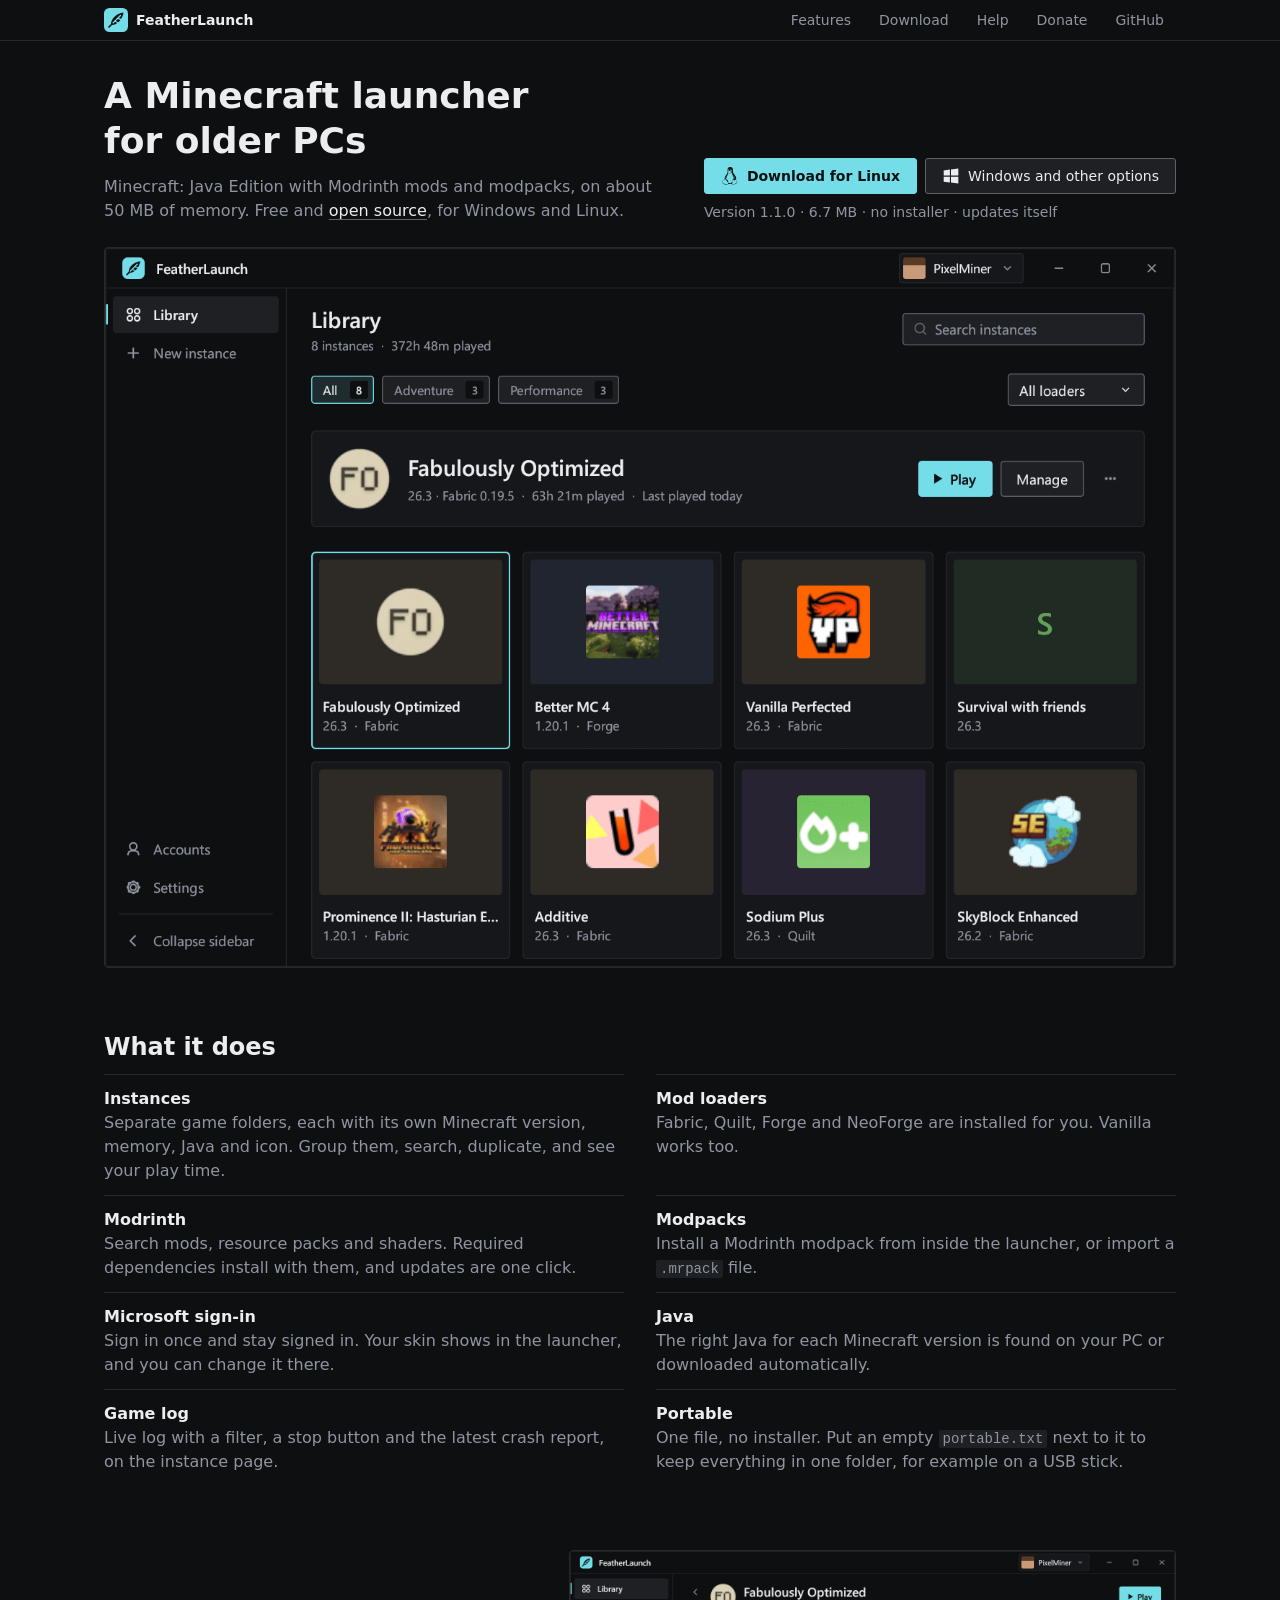
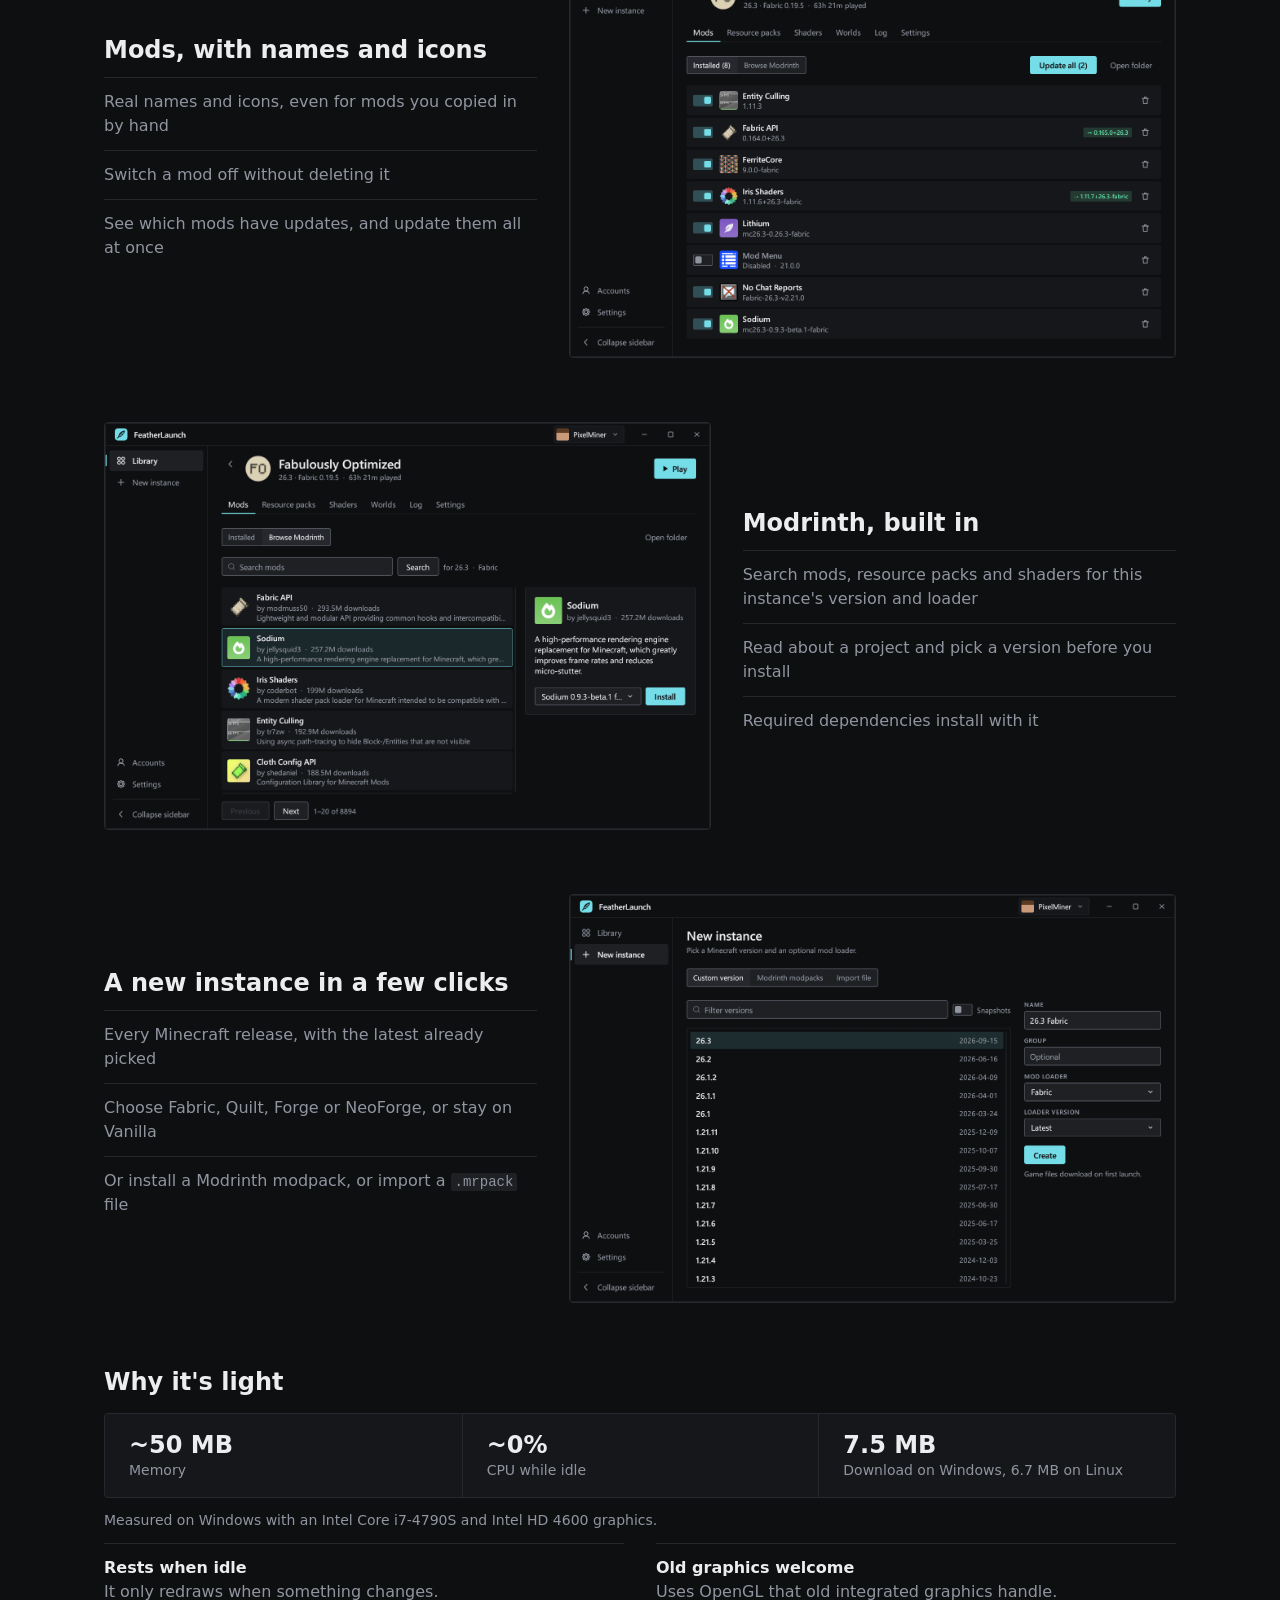
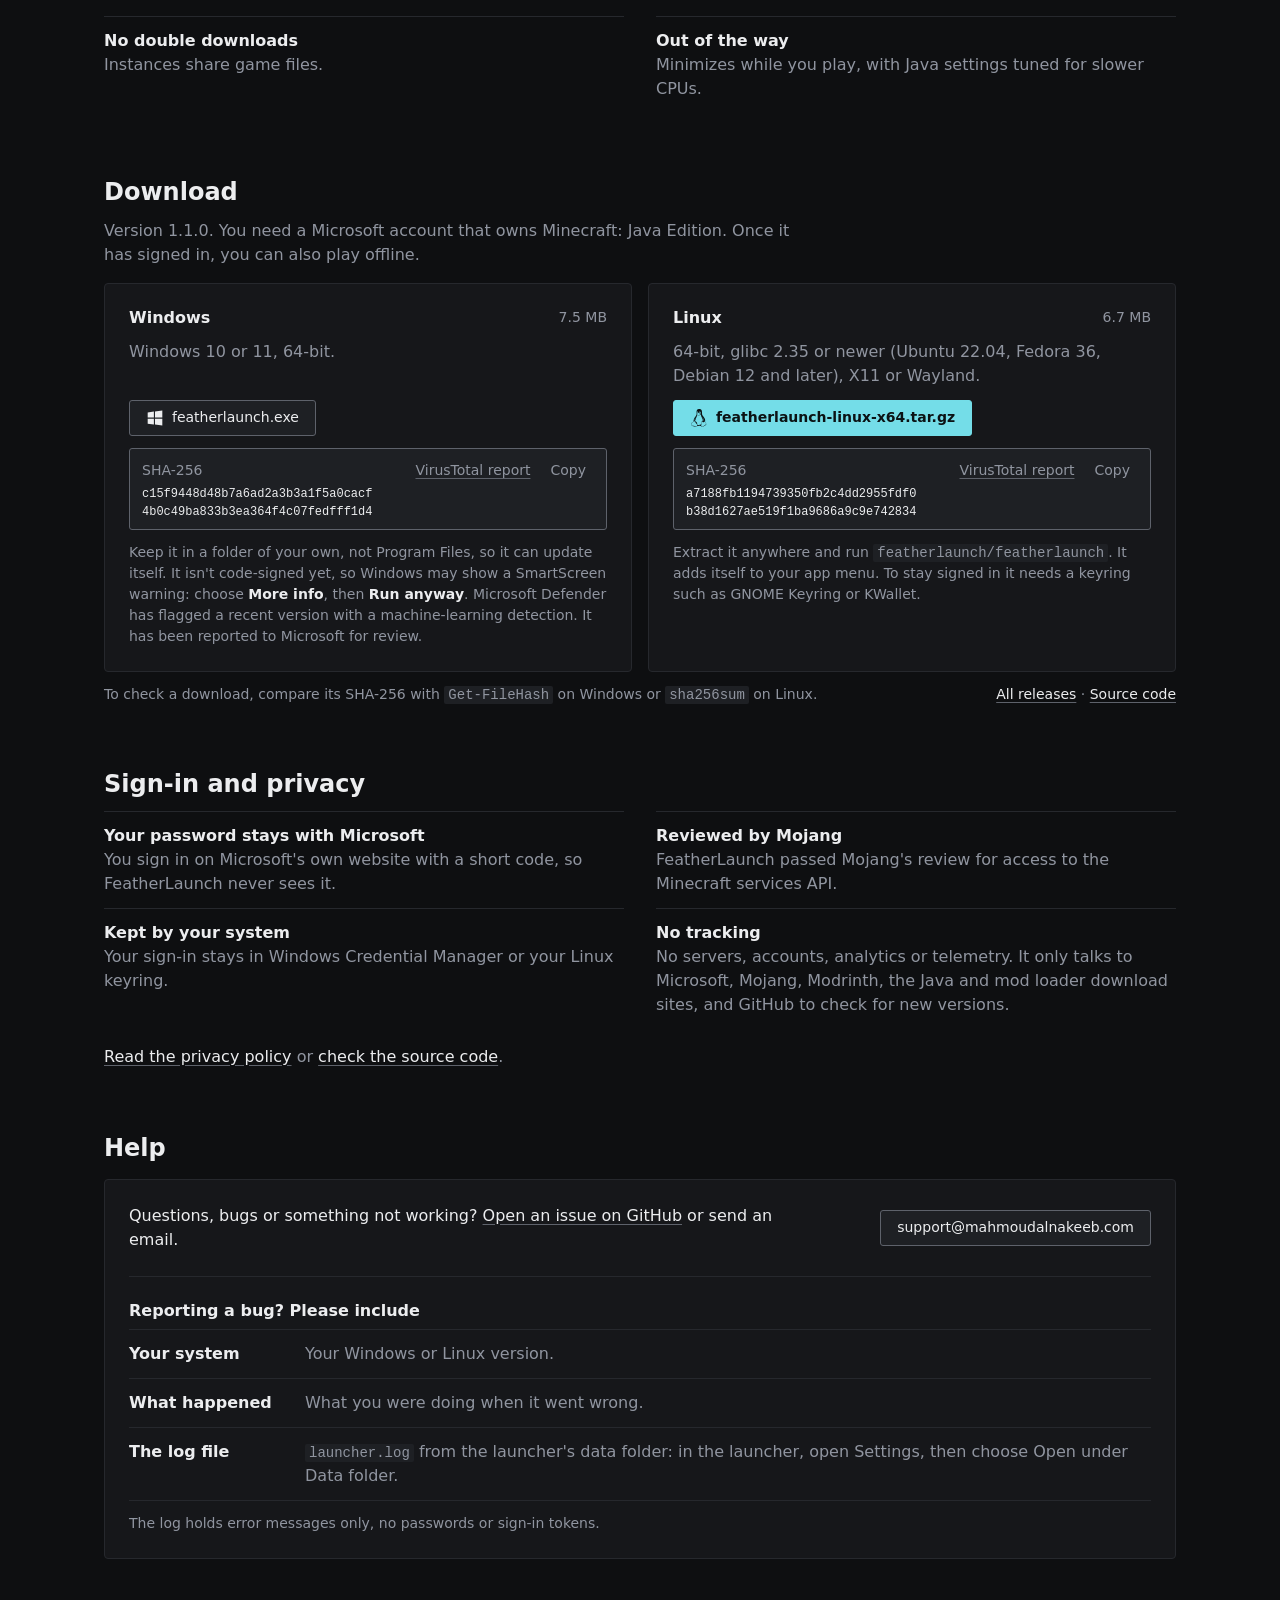
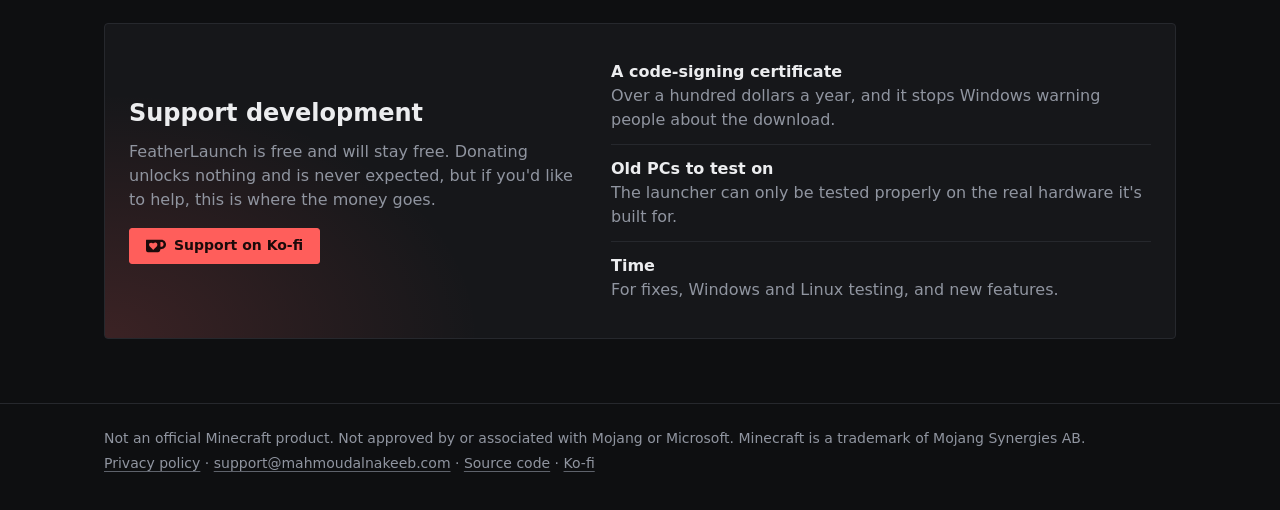
==== index.html @ 44cf9c38 "Update the site for 1.1.0" ====
<!doctype html>
<html lang="en">
<head>
<!-- Google tag (gtag.js) -->
<script async src="https://www.googletagmanager.com/gtag/js?id=G-FELYJSYPE3"></script>
<script>
  window.dataLayer = window.dataLayer || [];
  function gtag(){dataLayer.push(arguments);}
  gtag('js', new Date());

  gtag('config', 'G-FELYJSYPE3');
</script>
<meta charset="utf-8">
<meta name="viewport" content="width=device-width, initial-scale=1">
<meta name="color-scheme" content="dark">
<meta name="theme-color" content="#0e0f11">
<title>FeatherLaunch: a lightweight Minecraft launcher for low-end PCs</title>
<meta name="description" content="Free Minecraft: Java Edition launcher for older Windows and Linux PCs. About 50 MB of RAM, Fabric, Forge, NeoForge and Quilt, and mods and modpacks from Modrinth.">
<link rel="canonical" href="https://featherlaunch.mahmoudalnakeeb.com/">
<meta property="og:type" content="website">
<meta property="og:site_name" content="FeatherLaunch">
<meta property="og:url" content="https://featherlaunch.mahmoudalnakeeb.com/">
<meta property="og:title" content="FeatherLaunch: a lightweight Minecraft launcher for low-end PCs">
<meta property="og:description" content="Free Minecraft: Java Edition launcher for older Windows and Linux PCs, with Modrinth mods and modpacks and Microsoft sign-in.">
<meta property="og:image" content="https://featherlaunch.mahmoudalnakeeb.com/social.jpg?v=0.3.0">
<meta property="og:image:width" content="1200">
<meta property="og:image:height" content="630">
<meta property="og:image:alt" content="FeatherLaunch, a free Minecraft launcher for older Windows and Linux PCs, showing its library window">
<meta name="twitter:card" content="summary_large_image">
<script type="application/ld+json">
{
  "@context": "https://schema.org",
  "@type": "SoftwareApplication",
  "name": "FeatherLaunch",
  "url": "https://featherlaunch.mahmoudalnakeeb.com/",
  "sameAs": "https://github.com/mahmoudalnkeeb/featherlaunch",
  "description": "A free, lightweight Minecraft: Java Edition launcher for older Windows and Linux PCs, with Modrinth mods and modpacks, mod loaders and Microsoft sign-in.",
  "applicationCategory": "GameApplication",
  "operatingSystem": "Windows 10, Windows 11, Linux",
  "softwareVersion": "1.1.0",
  "fileSize": "7.5 MB",
  "downloadUrl": "https://github.com/mahmoudalnkeeb/featherlaunch/releases/latest",
  "screenshot": "https://featherlaunch.mahmoudalnakeeb.com/screenshot.png",
  "image": "https://featherlaunch.mahmoudalnakeeb.com/icon-256.png",
  "offers": { "@type": "Offer", "price": "0", "priceCurrency": "USD" },
  "author": { "@type": "Person", "name": "Mahmoud Alnakeeb" }
}
</script>
<link rel="icon" href="icon.svg" type="image/svg+xml">
<link rel="apple-touch-icon" href="icon-256.png">
<link rel="stylesheet" href="style.css">
<!-- Runs before anything paints, so the buttons never swap on screen. Every other system gets Windows, as it does without scripts. The Linux build is x86-64 only, and Android also says Linux. -->
<script>if (navigator.userAgent.includes('Linux x86_64')) document.documentElement.classList.add('linux');</script>
</head>
<body>
<!-- Linux and Ko-fi logos: Simple Icons, CC0. -->
<svg class="sprite" aria-hidden="true">
  <symbol id="i-windows" viewBox="0 0 16 16"><path fill="currentColor" stroke="none" d="M1.5 3.1l5.5-.8v5.3H1.5zM8 2.2l6.5-.9v6.3H8zM1.5 8.6H7v5.2l-5.5-.8zM8 8.6h6.5v6.1L8 13.8z"/></symbol>
  <symbol id="i-linux" viewBox="0 0 24 24"><path fill="currentColor" stroke="none" d="M12.504 0c-.155 0-.315.008-.48.021-4.226.333-3.105 4.807-3.17 6.298-.076 1.092-.3 1.953-1.05 3.02-.885 1.051-2.127 2.75-2.716 4.521-.278.832-.41 1.684-.287 2.489a.424.424 0 00-.11.135c-.26.268-.45.6-.663.839-.199.199-.485.267-.797.4-.313.136-.658.269-.864.68-.09.189-.136.394-.132.602 0 .199.027.4.055.536.058.399.116.728.04.97-.249.68-.28 1.145-.106 1.484.174.334.535.47.94.601.81.2 1.91.135 2.774.6.926.466 1.866.67 2.616.47.526-.116.97-.464 1.208-.946.587-.003 1.23-.269 2.26-.334.699-.058 1.574.267 2.577.2.025.134.063.198.114.333l.003.003c.391.778 1.113 1.132 1.884 1.071.771-.06 1.592-.536 2.257-1.306.631-.765 1.683-1.084 2.378-1.503.348-.199.629-.469.649-.853.023-.4-.2-.811-.714-1.376v-.097l-.003-.003c-.17-.2-.25-.535-.338-.926-.085-.401-.182-.786-.492-1.046h-.003c-.059-.054-.123-.067-.188-.135a.357.357 0 00-.19-.064c.431-1.278.264-2.55-.173-3.694-.533-1.41-1.465-2.638-2.175-3.483-.796-1.005-1.576-1.957-1.56-3.368.026-2.152.236-6.133-3.544-6.139zm.529 3.405h.013c.213 0 .396.062.584.198.19.135.33.332.438.533.105.259.158.459.166.724 0-.02.006-.04.006-.06v.105a.086.086 0 01-.004-.021l-.004-.024a1.807 1.807 0 01-.15.706.953.953 0 01-.213.335.71.71 0 00-.088-.042c-.104-.045-.198-.064-.284-.133a1.312 1.312 0 00-.22-.066c.05-.06.146-.133.183-.198.053-.128.082-.264.088-.402v-.02a1.21 1.21 0 00-.061-.4c-.045-.134-.101-.2-.183-.333-.084-.066-.167-.132-.267-.132h-.016c-.093 0-.176.03-.262.132a.8.8 0 00-.205.334 1.18 1.18 0 00-.09.4v.019c.002.089.008.179.02.267-.193-.067-.438-.135-.607-.202a1.635 1.635 0 01-.018-.2v-.02a1.772 1.772 0 01.15-.768c.082-.22.232-.406.43-.533a.985.985 0 01.594-.2zm-2.962.059h.036c.142 0 .27.048.399.135.146.129.264.288.344.465.09.199.14.4.153.667v.004c.007.134.006.2-.002.266v.08c-.03.007-.056.018-.083.024-.152.055-.274.135-.393.2.012-.09.013-.18.003-.267v-.015c-.012-.133-.04-.2-.082-.333a.613.613 0 00-.166-.267.248.248 0 00-.183-.064h-.021c-.071.006-.13.04-.186.132a.552.552 0 00-.12.27.944.944 0 00-.023.33v.015c.012.135.037.2.08.334.046.134.098.2.166.268.01.009.02.018.034.024-.07.057-.117.07-.176.136a.304.304 0 01-.131.068 2.62 2.62 0 01-.275-.402 1.772 1.772 0 01-.155-.667 1.759 1.759 0 01.08-.668 1.43 1.43 0 01.283-.535c.128-.133.26-.2.418-.2zm1.37 1.706c.332 0 .733.065 1.216.399.293.2.523.269 1.052.468h.003c.255.136.405.266.478.399v-.131a.571.571 0 01.016.47c-.123.31-.516.643-1.063.842v.002c-.268.135-.501.333-.775.465-.276.135-.588.292-1.012.267a1.139 1.139 0 01-.448-.067 3.566 3.566 0 01-.322-.198c-.195-.135-.363-.332-.612-.465v-.005h-.005c-.4-.246-.616-.512-.686-.71-.07-.268-.005-.47.193-.6.224-.135.38-.271.483-.336.104-.074.143-.102.176-.131h.002v-.003c.169-.202.436-.47.839-.601.139-.036.294-.065.466-.065zm2.8 2.142c.358 1.417 1.196 3.475 1.735 4.473.286.534.855 1.659 1.102 3.024.156-.005.33.018.513.064.646-1.671-.546-3.467-1.089-3.966-.22-.2-.232-.335-.123-.335.59.534 1.365 1.572 1.646 2.757.13.535.16 1.104.021 1.67.067.028.135.06.205.067 1.032.534 1.413.938 1.23 1.537v-.043c-.06-.003-.12 0-.18 0h-.016c.151-.467-.182-.825-1.065-1.224-.915-.4-1.646-.336-1.77.465-.008.043-.013.066-.018.135-.068.023-.139.053-.209.064-.43.268-.662.669-.793 1.187-.13.533-.17 1.156-.205 1.869v.003c-.02.334-.17.838-.319 1.35-1.5 1.072-3.58 1.538-5.348.334a2.645 2.645 0 00-.402-.533 1.45 1.45 0 00-.275-.333c.182 0 .338-.03.465-.067a.615.615 0 00.314-.334c.108-.267 0-.697-.345-1.163-.345-.467-.931-.995-1.788-1.521-.63-.4-.986-.87-1.15-1.396-.165-.534-.143-1.085-.015-1.645.245-1.07.873-2.11 1.274-2.763.107-.065.037.135-.408.974-.396.751-1.14 2.497-.122 3.854a8.123 8.123 0 01.647-2.876c.564-1.278 1.743-3.504 1.836-5.268.048.036.217.135.289.202.218.133.38.333.59.465.21.201.477.335.876.335.039.003.075.006.11.006.412 0 .73-.134.997-.268.29-.134.52-.334.74-.4h.005c.467-.135.835-.402 1.044-.7zm2.185 8.958c.037.6.343 1.245.882 1.377.588.134 1.434-.333 1.791-.765l.211-.01c.315-.007.577.01.847.268l.003.003c.208.199.305.53.391.876.085.4.154.78.409 1.066.486.527.645.906.636 1.14l.003-.007v.018l-.003-.012c-.015.262-.185.396-.498.595-.63.401-1.746.712-2.457 1.57-.618.737-1.37 1.14-2.036 1.191-.664.053-1.237-.2-1.574-.898l-.005-.003c-.21-.4-.12-1.025.056-1.69.176-.668.428-1.344.463-1.897.037-.714.076-1.335.195-1.814.12-.465.308-.797.641-.984l.045-.022zm-10.814.049h.01c.053 0 .105.005.157.014.376.055.706.333 1.023.752l.91 1.664.003.003c.243.533.754 1.064 1.189 1.637.434.598.77 1.131.729 1.57v.006c-.057.744-.48 1.148-1.125 1.294-.645.135-1.52.002-2.395-.464-.968-.536-2.118-.469-2.857-.602-.369-.066-.61-.2-.723-.4-.11-.2-.113-.602.123-1.23v-.004l.002-.003c.117-.334.03-.752-.027-1.118-.055-.401-.083-.71.043-.94.16-.334.396-.4.69-.533.294-.135.64-.202.915-.47h.002v-.002c.256-.268.445-.601.668-.838.19-.201.38-.336.663-.336zm7.159-9.074c-.435.201-.945.535-1.488.535-.542 0-.97-.267-1.28-.466-.154-.134-.28-.268-.373-.335-.164-.134-.144-.333-.074-.333.109.016.129.134.199.2.096.066.215.2.36.333.292.2.68.467 1.167.467.485 0 1.053-.267 1.398-.466.195-.135.445-.334.648-.467.156-.136.149-.267.279-.267.128.016.034.134-.147.332a8.097 8.097 0 01-.69.468zm-1.082-1.583V5.64c-.006-.02.013-.042.029-.05.074-.043.18-.027.26.004.063 0 .16.067.15.135-.006.049-.085.066-.135.066-.055 0-.092-.043-.141-.068-.052-.018-.146-.008-.163-.065zm-.551 0c-.02.058-.113.049-.166.066-.047.025-.086.068-.14.068-.05 0-.13-.02-.136-.068-.01-.066.088-.133.15-.133.08-.031.184-.047.259-.005.019.009.036.03.03.05v.02h.003z"/></symbol>
  <symbol id="i-kofi" viewBox="0 0 24 24"><path fill="currentColor" stroke="none" d="M23.881 8.948c-.773-4.085-4.859-4.593-4.859-4.593H.723c-.604 0-.679.798-.679.798s-.082 7.324-.022 11.822c.164 2.424 2.586 2.672 2.586 2.672s8.267-.023 11.966-.049c2.438-.426 2.683-2.566 2.658-3.734 4.352.24 7.422-2.831 6.649-6.916zm-11.062 3.511c-1.246 1.453-4.011 3.976-4.011 3.976s-.121.119-.31.023c-.076-.057-.108-.09-.108-.09-.443-.441-3.368-3.049-4.034-3.954-.709-.965-1.041-2.7-.091-3.71.951-1.01 3.005-1.086 4.363.407 0 0 1.565-1.782 3.468-.963 1.904.82 1.832 3.011.723 4.311zm6.173.478c-.928.116-1.682.028-1.682.028V7.284h1.77s1.971.551 1.971 2.638c0 1.913-.985 2.667-2.059 3.015z"/></symbol>
</svg>

<a class="skip" href="#main">Skip to content</a>
<header class="bar">
  <div class="wrap">
    <a class="brand" href="./"><img src="icon.svg" width="24" height="24" alt="">FeatherLaunch</a>
    <nav aria-label="Main">
      <a href="#features">Features</a>
      <a href="#download">Download</a>
      <a href="#help">Help</a>
      <a href="#donate">Donate</a>
      <a href="https://github.com/mahmoudalnkeeb/featherlaunch" rel="noopener">GitHub</a>
    </nav>
  </div>
</header>

<main id="main">
  <div class="wrap intro">
    <div>
      <h1>A Minecraft launcher for older PCs</h1>
      <p>Minecraft: Java Edition with Modrinth mods and modpacks, on about 50 MB of memory. Free and
        <a href="https://github.com/mahmoudalnkeeb/featherlaunch" rel="noopener">open source</a>, for Windows and Linux.</p>
    </div>
    <div class="actions">
      <a class="btn primary for-windows" href="https://github.com/mahmoudalnkeeb/featherlaunch/releases/latest/download/featherlaunch.exe"><svg aria-hidden="true"><use href="#i-windows"/></svg>Download for Windows</a>
      <a class="btn for-windows" href="#download"><svg aria-hidden="true"><use href="#i-linux"/></svg>Linux and other options</a>
      <a class="btn primary for-linux" href="https://github.com/mahmoudalnkeeb/featherlaunch/releases/latest/download/featherlaunch-linux-x64.tar.gz"><svg aria-hidden="true"><use href="#i-linux"/></svg>Download for Linux</a>
      <a class="btn for-linux" href="#download"><svg aria-hidden="true"><use href="#i-windows"/></svg>Windows and other options</a>
      <p class="fine">Version 1.1.0 · <span class="for-windows">7.5 MB</span><span class="for-linux">6.7 MB</span> · no installer · updates itself</p>
    </div>
  </div>

  <div class="wrap">
    <img class="shot" src="screenshot.png" width="1484" height="997" fetchpriority="high"
      alt="The FeatherLaunch library: a bar for the selected Fabulously Optimized instance with Play and Manage buttons, above a grid of eight instances with their icons, grouped and filterable by loader">
  </div>

  <section id="features" class="wrap">
    <h2>What it does</h2>
    <dl class="list">
      <div><dt>Instances</dt><dd>Separate game folders, each with its own Minecraft version, memory, Java and icon. Group them, search, duplicate, and see your play time.</dd></div>
      <div><dt>Mod loaders</dt><dd>Fabric, Quilt, Forge and NeoForge are installed for you. Vanilla works too.</dd></div>
      <div><dt>Modrinth</dt><dd>Search mods, resource packs and shaders. Required dependencies install with them, and updates are one click.</dd></div>
      <div><dt>Modpacks</dt><dd>Install a Modrinth modpack from inside the launcher, or import a <code>.mrpack</code> file.</dd></div>
      <div><dt>Microsoft sign-in</dt><dd>Sign in once and stay signed in. Your skin shows in the launcher, and you can change it there.</dd></div>
      <div><dt>Java</dt><dd>The right Java for each Minecraft version is found on your PC or downloaded automatically.</dd></div>
      <div><dt>Game log</dt><dd>Live log with a filter, a stop button and the latest crash report, on the instance page.</dd></div>
      <div><dt>Portable</dt><dd>One file, no installer. Put an empty <code>portable.txt</code> next to it to keep everything in one folder, for example on a USB stick.</dd></div>
    </dl>
  </section>

  <section class="wrap split">
    <div>
      <h2>Mods, with names and icons</h2>
      <ul class="rows">
        <li>Real names and icons, even for mods you copied in by hand</li>
        <li>Switch a mod off without deleting it</li>
        <li>See which mods have updates, and update them all at once</li>
      </ul>
    </div>
    <img src="mods.png" width="1484" height="997" loading="lazy"
      alt="The instance page for Fabulously Optimized, listing installed mods with icons, on/off switches and new versions for two of them, with an Update all button">
  </section>

  <section class="wrap split flip">
    <div>
      <h2>Modrinth, built in</h2>
      <ul class="rows">
        <li>Search mods, resource packs and shaders for this instance's version and loader</li>
        <li>Read about a project and pick a version before you install</li>
        <li>Required dependencies install with it</li>
      </ul>
    </div>
    <img src="browse.png" width="1484" height="997" loading="lazy"
      alt="Browsing Modrinth from an instance: a list of popular mods on the left and details for Sodium on the right, with a version picker and an Install button">
  </section>

  <section class="wrap split">
    <div>
      <h2>A new instance in a few clicks</h2>
      <ul class="rows">
        <li>Every Minecraft release, with the latest already picked</li>
        <li>Choose Fabric, Quilt, Forge or NeoForge, or stay on Vanilla</li>
        <li>Or install a Modrinth modpack, or import a <code>.mrpack</code> file</li>
      </ul>
    </div>
    <img src="new-instance.png" width="1484" height="997" loading="lazy"
      alt="The New instance page: a list of Minecraft versions on the left, and name, group, mod loader and Create on the right">
  </section>

  <section class="wrap">
    <h2>Why it's light</h2>
    <ul class="stats panel">
      <li><b>~50 MB</b>Memory</li>
      <li><b>~0%</b>CPU while idle</li>
      <li><b>7.5 MB</b>Download on Windows, 6.7 MB on Linux</li>
    </ul>
    <p class="fine">Measured on Windows with an Intel Core i7-4790S and Intel HD 4600 graphics.</p>
    <dl class="list">
      <div><dt>Rests when idle</dt><dd>It only redraws when something changes.</dd></div>
      <div><dt>Old graphics welcome</dt><dd>Uses OpenGL that old integrated graphics handle.</dd></div>
      <div><dt>No double downloads</dt><dd>Instances share game files.</dd></div>
      <div><dt>Out of the way</dt><dd>Minimizes while you play, with Java settings tuned for slower CPUs.</dd></div>
    </dl>
  </section>

  <section id="download" class="wrap">
    <h2>Download</h2>
    <p>Version 1.1.0. You need a Microsoft account that owns Minecraft: Java Edition. Once it has
      signed in, you can also play offline.</p>
    <div class="downloads">
      <div>
        <h3>Windows<span class="size">7.5 MB</span></h3>
        <p>Windows 10 or 11, 64-bit.</p>
        <p><a class="btn primary" href="https://github.com/mahmoudalnkeeb/featherlaunch/releases/latest/download/featherlaunch.exe"><svg aria-hidden="true"><use href="#i-windows"/></svg>featherlaunch.exe</a></p>
        <div class="hash">
          <span class="hash-head">SHA-256<a href="https://www.virustotal.com/gui/file/c15f9448d48b7a6ad2a3b3a1f5a0cacf4b0c49ba833b3ea364f4c07fedfff1d4" rel="noopener" aria-label="VirusTotal report for featherlaunch.exe">VirusTotal report</a><button type="button" hidden aria-label="Copy the SHA-256 of featherlaunch.exe">Copy</button></span>
          <code>c15f9448d48b7a6ad2a3b3a1f5a0cacf4b0c49ba833b3ea364f4c07fedfff1d4</code>
        </div>
        <p class="fine">Keep it in a folder of your own, not Program Files, so it can update itself. It
          isn't code-signed yet, so Windows may show a SmartScreen warning: choose <b>More info</b>, then
          <b>Run anyway</b>. Microsoft Defender has flagged a recent version with a
          machine-learning detection. It has been reported to Microsoft for review.</p>
      </div>
      <div>
        <h3>Linux<span class="size">6.7 MB</span></h3>
        <p>64-bit, glibc 2.35 or newer (Ubuntu 22.04, Fedora 36, Debian 12 and later), X11 or Wayland.</p>
        <p><a class="btn" href="https://github.com/mahmoudalnkeeb/featherlaunch/releases/latest/download/featherlaunch-linux-x64.tar.gz"><svg aria-hidden="true"><use href="#i-linux"/></svg>featherlaunch-linux-x64.tar.gz</a></p>
        <div class="hash">
          <span class="hash-head">SHA-256<a href="https://www.virustotal.com/gui/file/a7188fb1194739350fb2c4dd2955fdf0b38d1627ae519f1ba9686a9c9e742834" rel="noopener" aria-label="VirusTotal report for featherlaunch-linux-x64.tar.gz">VirusTotal report</a><button type="button" hidden aria-label="Copy the SHA-256 of featherlaunch-linux-x64.tar.gz">Copy</button></span>
          <code>a7188fb1194739350fb2c4dd2955fdf0b38d1627ae519f1ba9686a9c9e742834</code>
        </div>
        <p class="fine">Extract it anywhere and run <code>featherlaunch/featherlaunch</code>. It adds itself
          to your app menu. To stay signed in it needs a keyring such as GNOME Keyring or KWallet.</p>
      </div>
    </div>
    <div class="downloads-foot fine">
      <span>To check a download, compare its SHA-256 with <code>Get-FileHash</code> on Windows or
        <code>sha256sum</code> on Linux.</span>
      <span><a href="https://github.com/mahmoudalnkeeb/featherlaunch/releases">All releases</a> · <a href="https://github.com/mahmoudalnkeeb/featherlaunch" rel="noopener">Source code</a></span>
    </div>
    <p class="sr" role="status" id="copy-status"></p>
  </section>

  <section class="wrap">
    <h2>Sign-in and privacy</h2>
    <dl class="list">
      <div><dt>Your password stays with Microsoft</dt><dd>You sign in on Microsoft's own website with a short code, so FeatherLaunch never sees it.</dd></div>
      <div><dt>Reviewed by Mojang</dt><dd>FeatherLaunch passed Mojang's review for access to the Minecraft services API.</dd></div>
      <div><dt>Kept by your system</dt><dd>Your sign-in stays in Windows Credential Manager or your Linux keyring.</dd></div>
      <div><dt>No tracking</dt><dd>No servers, accounts, analytics or telemetry. It only talks to Microsoft, Mojang, Modrinth, the Java and mod loader download sites, and GitHub to check for new versions.</dd></div>
    </dl>
    <p><a href="privacy.html">Read the privacy policy</a> or <a href="https://github.com/mahmoudalnkeeb/featherlaunch" rel="noopener">check the source code</a>.</p>
  </section>

  <section id="help" class="wrap">
    <h2>Help</h2>
    <div class="help panel">
      <div class="contact">
        <p>Questions, bugs or something not working? <a href="https://github.com/mahmoudalnkeeb/featherlaunch/issues" rel="noopener">Open an issue on GitHub</a> or send an email.</p>
        <a class="btn" href="mailto:support@mahmoudalnakeeb.com">support@mahmoudalnakeeb.com</a>
      </div>
      <h3>Reporting a bug? Please include</h3>
      <dl class="list one form">
        <div><dt>Your system</dt><dd>Your Windows or Linux version.</dd></div>
        <div><dt>What happened</dt><dd>What you were doing when it went wrong.</dd></div>
        <div><dt>The log file</dt><dd><code>launcher.log</code> from the launcher's data folder: in the launcher, open Settings, then choose Open under Data folder.</dd></div>
      </dl>
      <p class="fine">The log holds error messages only, no passwords or sign-in tokens.</p>
    </div>
  </section>

  <section id="donate" class="wrap">
    <div class="support panel">
      <div>
        <h2>Support development</h2>
        <p>FeatherLaunch is free and will stay free. Donating unlocks nothing and is never expected,
          but if you'd like to help, this is where the money goes.</p>
        <a class="btn kofi" href="https://ko-fi.com/mahmoudalnakeeb" rel="noopener"><svg aria-hidden="true"><use href="#i-kofi"/></svg>Support on Ko-fi</a>
      </div>
      <dl class="list one">
        <div><dt>A code-signing certificate</dt><dd>Over a hundred dollars a year, and it stops Windows warning people about the download.</dd></div>
        <div><dt>Old PCs to test on</dt><dd>The launcher can only be tested properly on the real hardware it's built for.</dd></div>
        <div><dt>Time</dt><dd>For fixes, Windows and Linux testing, and new features.</dd></div>
      </dl>
    </div>
  </section>
</main>

<footer>
  <div class="wrap">
    <p>Not an official Minecraft product. Not approved by or associated with Mojang or Microsoft.
      Minecraft is a trademark of Mojang Synergies AB.</p>
    <p><a href="privacy.html">Privacy policy</a> · <a href="mailto:support@mahmoudalnakeeb.com">support@mahmoudalnakeeb.com</a>
      · <a href="https://github.com/mahmoudalnkeeb/featherlaunch" rel="noopener">Source code</a>
      · <a href="https://ko-fi.com/mahmoudalnakeeb" rel="noopener">Ko-fi</a></p>
  </div>
</footer>
<script>
// The hero picks its buttons with CSS. These two are the same links either way, so only the highlight moves.
if (document.documentElement.classList.contains('linux')) {
  document.querySelectorAll('.downloads .btn').forEach(button => button.classList.toggle('primary'));
}

// The hash stays readable and selectable without this; it only adds the copy button.
document.querySelectorAll('.hash').forEach(box => {
  const hash = box.querySelector('code');
  const button = box.querySelector('button');
  const status = document.getElementById('copy-status');
  let timer;
  button.hidden = false;
  box.addEventListener('click', async (event) => {
    if (event.target.closest('a') || String(getSelection())) return;
    clearTimeout(timer);
    try {
      await navigator.clipboard.writeText(hash.textContent);
      box.classList.add('copied');
      button.textContent = status.textContent = 'Copied';
    } catch {
      getSelection().selectAllChildren(hash);
      button.textContent = status.textContent = 'Press Ctrl+C';
    }
    timer = setTimeout(() => {
      box.classList.remove('copied');
      button.textContent = 'Copy';
      status.textContent = '';
    }, 2000);
  });
});
</script>
</body>

</html>
---- style.css ----
/* The launcher's tokens and component specs (DESIGN.md in the FeatherLaunch repo). Its sizes suit a
   desktop window, so here body text is 16 and the type scale sits one step up. Use these names, not
   a size or a gap of your own. */
:root {
  --bg: #0e0f11;
  --surface: #16171a;
  --raised: #1e2024;
  --hover: #26282d;
  --border: #26282d;
  --text: #ecedef;
  --muted: #9095a0;
  --faint: #5e626b; /* outlines and underlines only: too dim for text */
  --accent: #74dde8; /* the one primary button on screen, focus and selection: nothing else */
  --accent-hover: #9ae8f0;
  --on-accent: #0b1214;
  --ok: #5dd39e;
  --kofi: #ff5e5b; /* Ko-fi's brand color, for its button and glow only */
  --kofi-hover: #ff7c79;
  --on-kofi: #1b0a0a;

  --r-sm: 2px;
  --r-md: 3px;
  --r-lg: 4px;

  --fs-hero: clamp(32px, 4vw, 36px);
  --fs-display: 24px;
  --fs-body: 16px;
  --fs-label: 14px;
  --fs-caption: 12px;

  --s1: 4px;
  --s2: 8px;
  --s3: 12px;
  --s4: 16px;
  --s6: 24px;
  --s8: 32px;
  --s16: 64px;

  --h-sm: 28px;
  --h-md: 32px;
  --h-lg: 36px;
  --bar: 40px;
}
/* The launcher is mouse-first. A browser may not be, so its controls grow to touch size. */
@media (pointer: coarse) {
  :root { --h-md: 44px; --h-lg: 44px; --bar: 48px; }
}

* { box-sizing: border-box; }
html {
  scroll-behavior: smooth; scroll-padding-top: calc(var(--bar) + var(--s4));
  scrollbar-width: thin; scrollbar-color: var(--faint) var(--bg);
}
@media (prefers-reduced-motion: reduce) { html { scroll-behavior: auto; } }
body {
  margin: 0;
  background: var(--bg);
  color: var(--text);
  font: var(--fs-body)/1.5 "Segoe UI", "Noto Sans", Ubuntu, system-ui, -apple-system, Roboto, sans-serif;
}
::selection { background: rgb(116 221 232 / 0.22); }
img { max-width: 100%; height: auto; }
a { color: var(--text); text-decoration-color: var(--faint); text-underline-offset: 3px; }
a:hover { color: var(--text); text-decoration-color: var(--text); }
:focus-visible { outline: 2px solid var(--accent); outline-offset: 2px; }
h1, h2, h3 { font-weight: 600; line-height: 1.25; }
h1 { font-size: var(--fs-hero); margin: 0 0 var(--s3); text-wrap: balance; }
h2 { font-size: var(--fs-display); margin: 0 0 var(--s3); }
h3 { font-size: var(--fs-body); margin: 0 0 var(--s1); }
p { margin: 0 0 var(--s3); max-width: 68ch; }
b { color: var(--text); font-weight: 600; }
code {
  font: var(--fs-label) Consolas, ui-monospace, monospace;
  background: var(--raised); border-radius: var(--r-sm); padding: 1px var(--s1);
}
.wrap { max-width: 1120px; margin: 0 auto; padding: 0 var(--s6); }
.fine { color: var(--muted); font-size: var(--fs-label); }
.sr { position: absolute; width: 1px; height: 1px; overflow: hidden; clip-path: inset(50%); white-space: nowrap; }
/* The hidden attribute doesn't apply to SVG, so the sprite needs this rule. */
.sprite { display: none; }

.skip { position: absolute; left: -9999px; }
.skip:focus { left: var(--s4); top: var(--s1); z-index: 20; background: var(--raised); padding: var(--s1) var(--s3); }

/* Top bar, like the launcher's title bar. The links are its ghost buttons. */
.bar { position: sticky; top: 0; z-index: 10; background: var(--bg); border-bottom: 1px solid var(--border); }
.bar .wrap { display: flex; align-items: center; height: var(--bar); }
.brand { display: flex; align-items: center; gap: var(--s2); height: var(--h-md); color: var(--text); font-size: var(--fs-label); font-weight: 600; text-decoration: none; }
.bar nav { margin-left: auto; display: flex; gap: var(--s1); }
.bar nav a {
  display: flex; align-items: center; height: var(--h-md); padding: 0 var(--s3); border-radius: var(--r-md);
  color: var(--muted); font-size: var(--fs-label); text-decoration: none;
}
.bar nav a:hover { background: var(--hover); color: var(--text); }
/* Phones: only the logo and two links fit. Help sits right above Donate, so one link reaches both. */
@media (max-width: 560px) { .bar nav a[href$="#features"], .bar nav a[href$="#help"], .bar nav a[href*="github.com"] { display: none; } }

/* Buttons are words, and the only icons are logos: the systems' and Ko-fi's. Cyan is for the one
   primary button in view. */
.btn {
  display: inline-flex; align-items: center; justify-content: center; gap: var(--s2); height: var(--h-lg); padding: 0 var(--s4);
  border: 1px solid var(--faint); border-radius: var(--r-md); background: var(--raised);
  color: var(--text); font-size: var(--fs-label); text-decoration: none;
  white-space: nowrap; vertical-align: top; /* side by side, buttons line up whatever their text */
}
.btn svg { width: 18px; height: 18px; flex: none; }
.btn:hover { color: var(--text); border-color: var(--muted); background: var(--hover); }
.btn.primary { background: var(--accent); border-color: var(--accent); color: var(--on-accent); font-weight: 600; }
.btn.primary:hover { background: var(--accent-hover); border-color: var(--accent-hover); }
.btn.kofi { background: var(--kofi); border-color: var(--kofi); color: var(--on-kofi); font-weight: 600; }
.btn.kofi:hover { background: var(--kofi-hover); border-color: var(--kofi-hover); color: var(--on-kofi); }
.btn.kofi svg { width: 20px; height: 20px; }
/* Shows what fits the visitor's system. The script in the head sets `.linux`. */
.linux .for-windows, html:not(.linux) .for-linux { display: none; }

/* Like the launcher's hero bar: the name and its details on the left, the actions on the right. */
.intro {
  display: flex; flex-wrap: wrap; justify-content: space-between; align-items: flex-end; gap: var(--s4) var(--s8);
  padding-top: var(--s8); padding-bottom: var(--s6);
}
.intro > div:first-child { flex: 1 1 480px; }
.intro p { margin: 0; color: var(--muted); }
.intro .fine { grid-column: 1 / -1; }
.actions { display: grid; grid-template-columns: auto auto; gap: var(--s2); }
@media (max-width: 480px) { .actions { grid-template-columns: 1fr; flex-grow: 1; } }
.shot { display: block; border: 1px solid var(--border); border-radius: var(--r-lg); }

/* `.wrap` sets margin: 0 auto, so the class is needed to win. */
section.wrap { margin-top: var(--s16); }
section > p { color: var(--muted); }

/* One list everywhere: rows divided by rules. `.list` has a title and a line, `.rows` just a line. */
.list { display: grid; grid-template-columns: repeat(2, 1fr); column-gap: var(--s8); margin: var(--s2) 0 var(--s4); }
.list.one { grid-template-columns: 1fr; }
.list div, .rows li { padding: var(--s3) 0; border-top: 1px solid var(--border); }
.list dt { font-weight: 600; }
.list dd { margin: 0; color: var(--muted); }
/* The launcher's form row: a 160 px label, then the value. */
.list.form div { display: grid; grid-template-columns: 160px 1fr; column-gap: var(--s4); }
.rows { list-style: none; margin: 0; padding: 0; color: var(--muted); }

.panel, .downloads > div { padding: var(--s6); background: var(--surface); border: 1px solid var(--border); border-radius: var(--r-lg); }

.help { margin-top: var(--s4); }
.contact { display: flex; flex-wrap: wrap; justify-content: space-between; align-items: center; gap: var(--s3) var(--s6); margin-bottom: var(--s6); padding-bottom: var(--s6); border-bottom: 1px solid var(--border); }
.contact p { margin: 0; }
.help .list { margin-bottom: 0; }
.help .fine { margin: 0; padding-top: var(--s3); max-width: none; border-top: 1px solid var(--border); }

/* The one place with Ko-fi's own color, as a soft glow behind its button. */
.support {
  display: grid; grid-template-columns: 1fr 1.2fr; gap: var(--s8); align-items: center;
  background: radial-gradient(520px 340px at 0% 100%, rgb(255 94 91 / 0.16), transparent 72%), var(--surface);
}
.support p { margin-bottom: var(--s4); color: var(--muted); }
.support .list { margin: 0; }
.support .list div:first-child { border-top: 0; }

.split { display: grid; grid-template-columns: 1fr 1.4fr; gap: var(--s8); align-items: center; }
.split img { display: block; border: 1px solid var(--border); border-radius: var(--r-lg); }
.split.flip { grid-template-columns: 1.4fr 1fr; }
.split.flip img { order: -1; }

.stats { display: grid; grid-template-columns: repeat(3, 1fr); list-style: none; margin: var(--s4) 0 var(--s3); padding: 0; }
.stats li { padding: var(--s4) var(--s6); color: var(--muted); font-size: var(--fs-label); border-left: 1px solid var(--border); }
.stats li:first-child { border-left: 0; }
.stats b { display: block; font-size: var(--fs-display); line-height: 1.25; }

/* Each card's five parts share rows through subgrid, so they line up whichever text wraps. */
.downloads { display: grid; grid-template-columns: repeat(2, 1fr); grid-template-rows: repeat(5, auto); column-gap: var(--s4); margin: var(--s4) 0 var(--s3); }
.downloads > div { display: grid; grid-row: span 5; grid-template-rows: subgrid; row-gap: var(--s3); }
.downloads > div > * { margin: 0; }
.downloads h3 { display: flex; align-items: center; }
.downloads .size { margin-left: auto; color: var(--muted); font-size: var(--fs-label); font-weight: 400; }
.downloads p { color: var(--muted); }
.downloads-foot { display: flex; flex-wrap: wrap; justify-content: space-between; gap: var(--s1) var(--s6); }

/* Click anywhere in the box to copy. The hash wraps rather than truncates, so it can be compared,
   and always at the middle, so nothing is left alone on the second line. */
.hash { padding: var(--s2) var(--s3); cursor: pointer; background: var(--raised); border: 1px solid var(--faint); border-radius: var(--r-md); }
.hash:hover { border-color: var(--muted); }
.hash-head { display: flex; justify-content: space-between; align-items: center; color: var(--muted); font-size: var(--fs-label); }
.hash-head a { margin: 0 var(--s3) 0 auto; color: var(--muted); }
.hash-head a:hover { color: var(--text); }
.hash button {
  height: var(--h-sm); padding: 0 var(--s2); cursor: pointer;
  background: none; border: 0; border-radius: var(--r-md); color: var(--muted); font: inherit;
}
.hash button[hidden] { display: none; }
.hash:hover button { background: var(--hover); color: var(--text); }
.hash code { display: block; max-width: calc(32ch + 1px); padding: 0; background: none; color: var(--text); font-size: var(--fs-caption); line-height: 1.5; overflow-wrap: anywhere; }
.hash.copied, .hash.copied:hover { border-color: var(--ok); }
.hash.copied button, .hash.copied:hover button { background: none; color: var(--ok); }

footer { margin-top: var(--s16); padding: var(--s6) 0 var(--s8); border-top: 1px solid var(--border); color: var(--muted); font-size: var(--fs-label); }
footer p { max-width: none; margin: 0 0 var(--s1); }
footer a { color: var(--muted); }

/* Long-form pages (privacy policy). 640 is the launcher's form width. */
.doc { max-width: calc(640px + 2 * var(--s6)); padding-top: var(--s8); }
.doc h1 { margin-bottom: var(--s1); }
.doc h2 { margin: var(--s8) 0 var(--s2); }
.doc p, .doc li { color: var(--muted); }
.doc p { max-width: none; }
.doc ul { padding-left: var(--s6); }
.doc li { margin: var(--s2) 0; }
.table { overflow-x: auto; border: 1px solid var(--border); border-radius: var(--r-lg); margin: var(--s2) 0 var(--s4); }
.table table { width: 100%; border-collapse: collapse; font-size: var(--fs-label); }
.table th, .table td { text-align: left; padding: var(--s2) var(--s3); border-bottom: 1px solid var(--border); vertical-align: top; color: var(--muted); }
.table tr:last-child td { border-bottom: 0; }
.table td:first-child { color: var(--text); }
.table th { background: var(--surface); font-size: var(--fs-caption); font-weight: 600; letter-spacing: 0.06em; text-transform: uppercase; }

/* The launcher's empty state: a centered title, a muted line and at most one button. */
.empty { padding-top: var(--s16); padding-bottom: var(--s16); text-align: center; }
.empty h1 { margin-bottom: var(--s2); }
.empty p { margin: 0 auto var(--s4); color: var(--muted); }

/* Narrow: every column stacks. */
@media (max-width: 760px) {
  .wrap { padding-left: var(--s4); padding-right: var(--s4); }
  .doc { max-width: none; }
  .list, .split, .split.flip, .support { grid-template-columns: 1fr; }
  .list.form div { grid-template-columns: 1fr; }
  .split.flip img { order: 0; }
  .panel, .downloads > div { padding: var(--s4); }
  .stats { grid-template-columns: 1fr; }
  .stats li { padding: var(--s3) 0; border-left: 0; border-top: 1px solid var(--border); }
  .stats li:first-child { border-top: 0; }
  .downloads { grid-template-columns: 1fr; grid-template-rows: none; row-gap: var(--s4); }
  .downloads > div { grid-row: auto; grid-template-rows: none; }
}
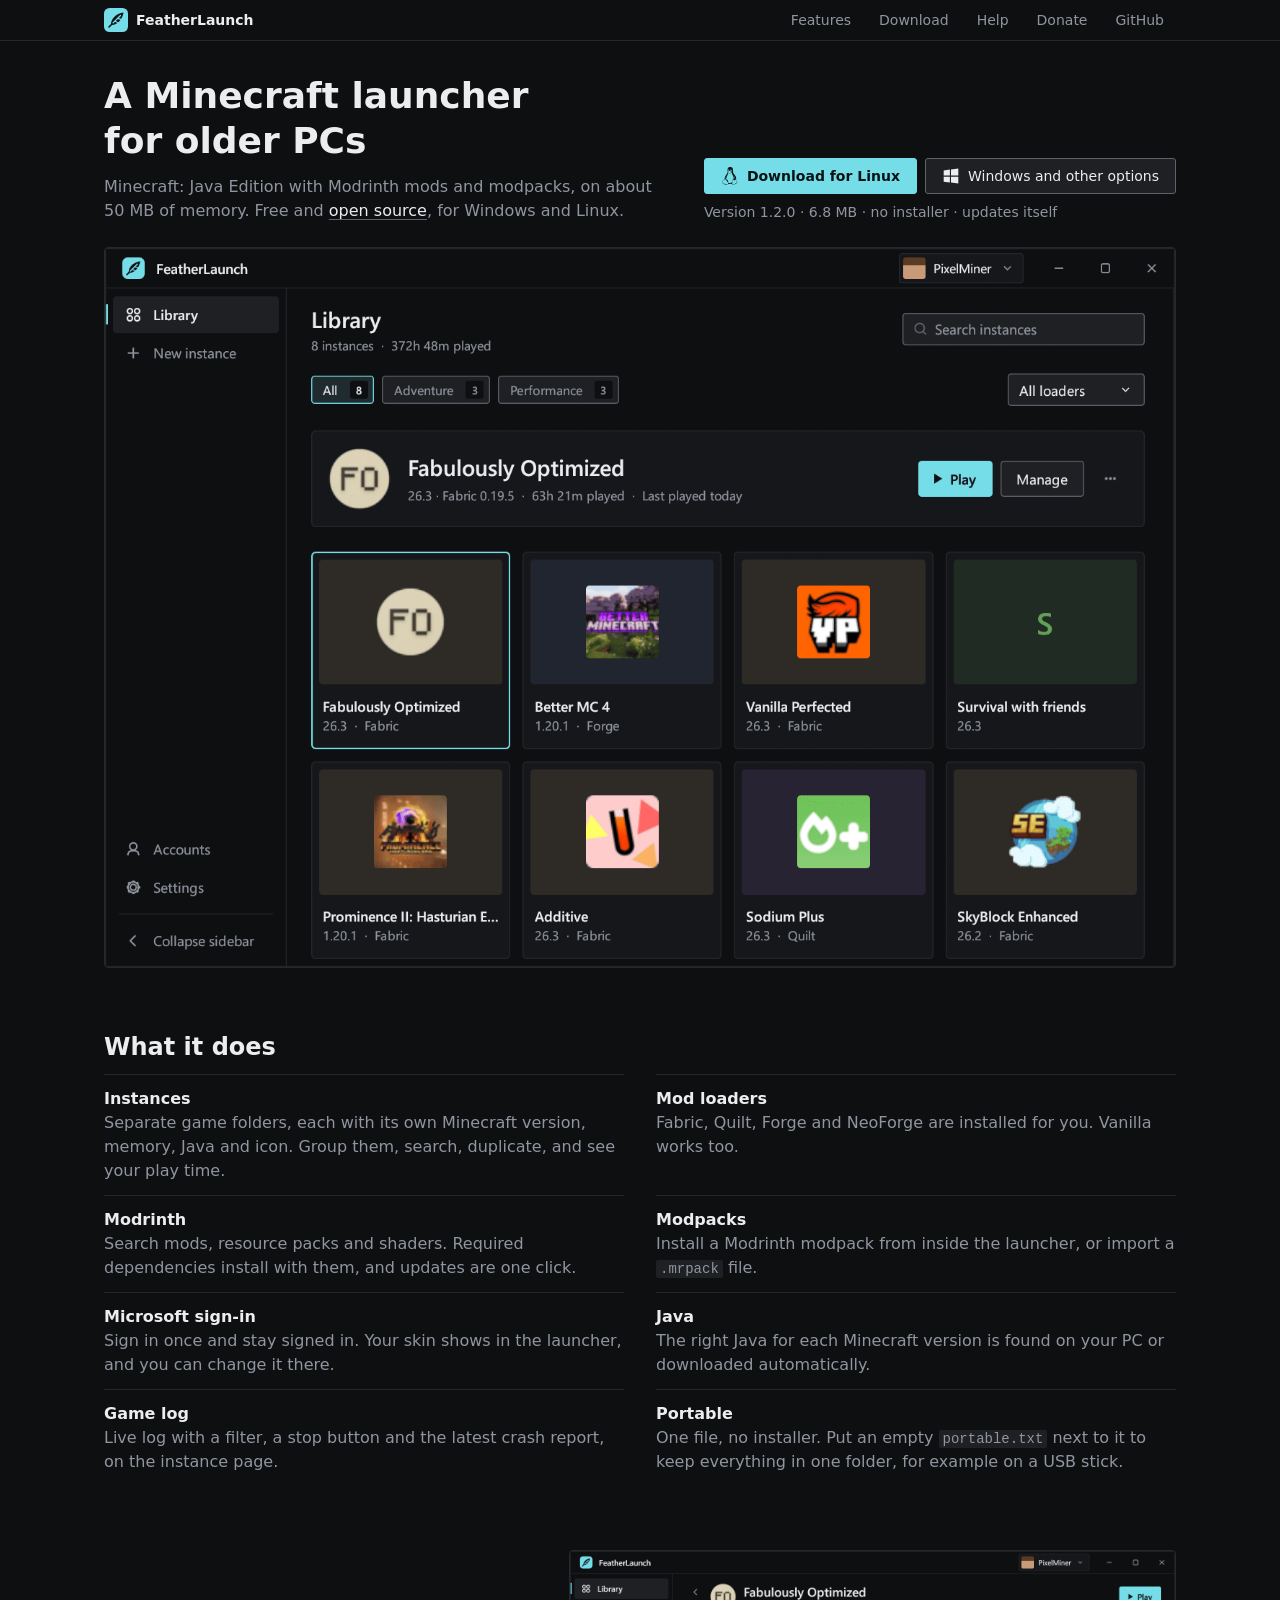
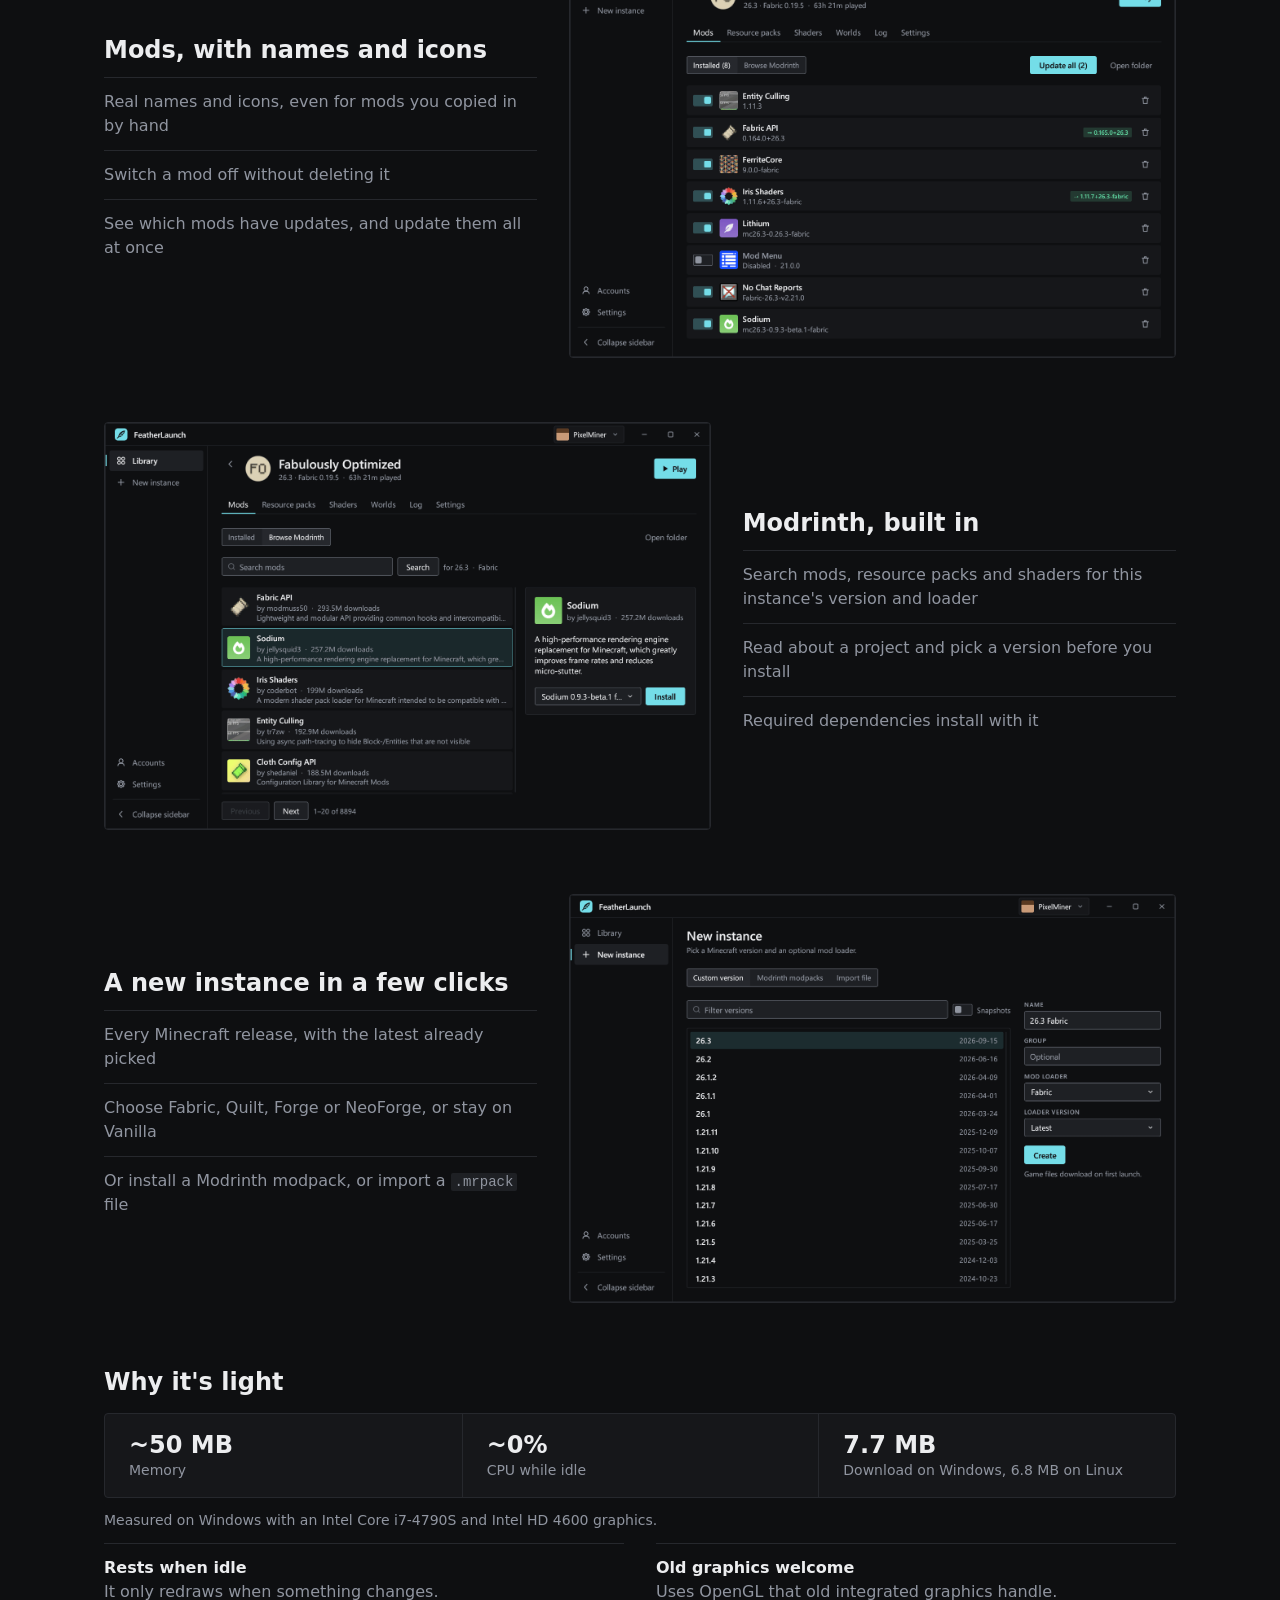
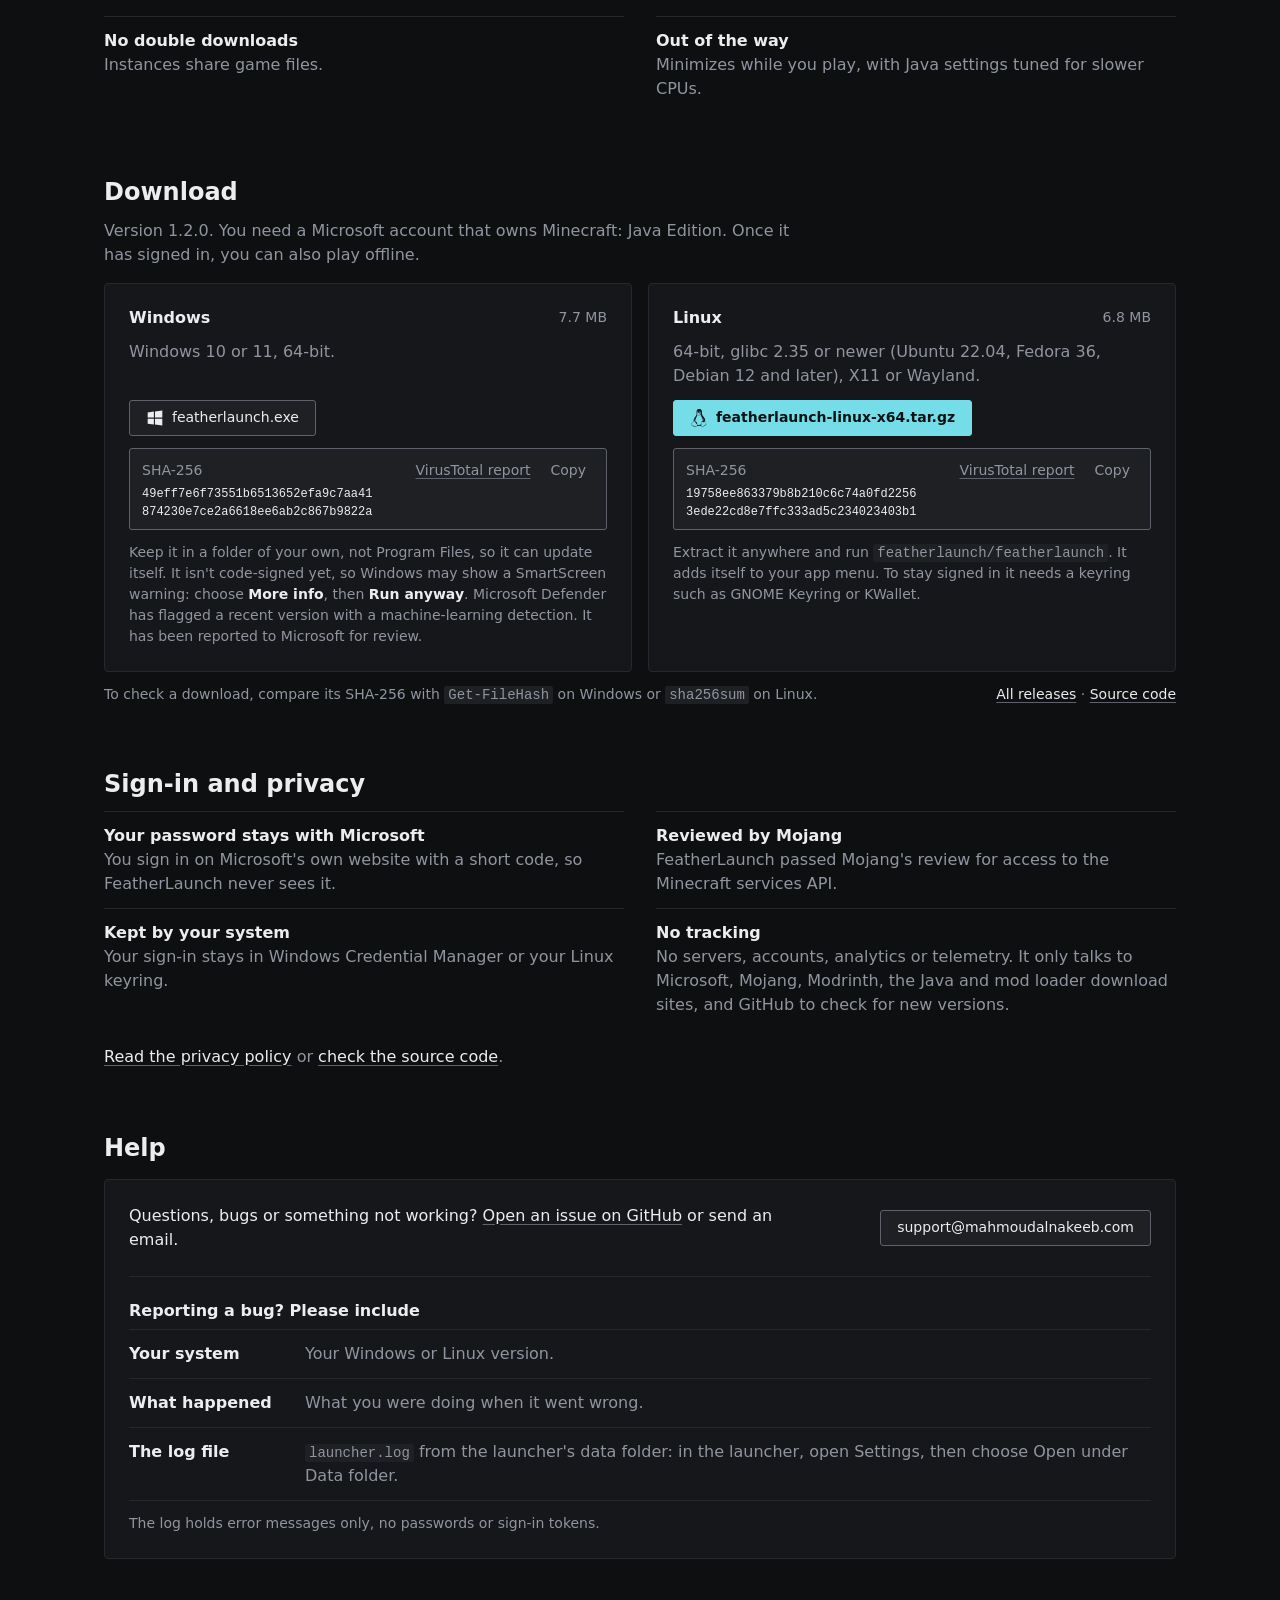
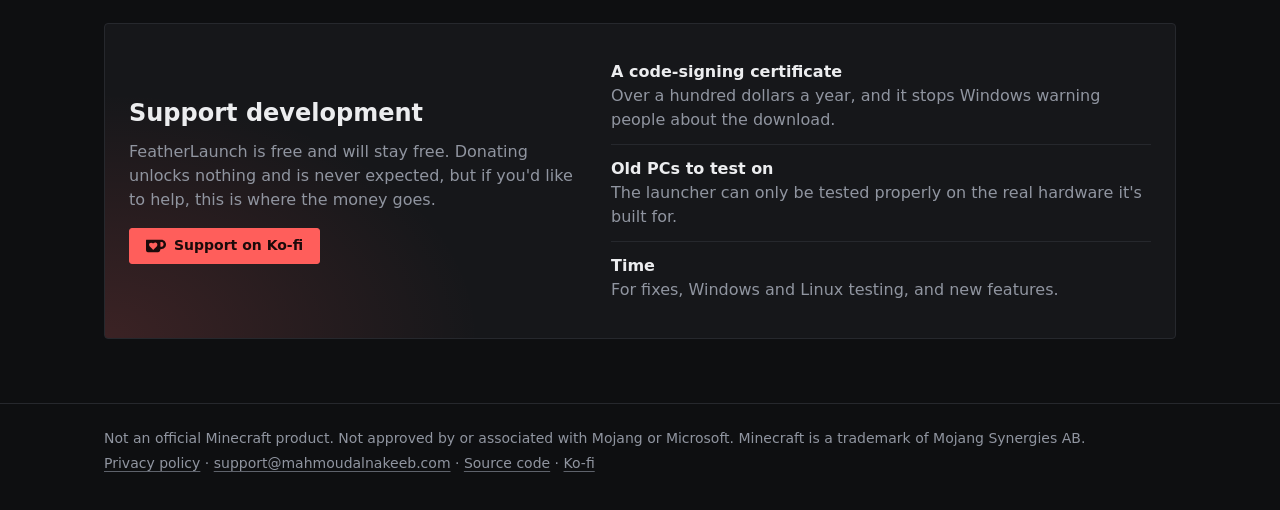
==== commit 7f8fabff: "Update the site for 1.2.0" ====
--- a/index.html
+++ b/index.html
@@ -37,8 +37,8 @@
   "description": "A free, lightweight Minecraft: Java Edition launcher for older Windows and Linux PCs, with Modrinth mods and modpacks, mod loaders and Microsoft sign-in.",
   "applicationCategory": "GameApplication",
   "operatingSystem": "Windows 10, Windows 11, Linux",
-  "softwareVersion": "1.1.0",
-  "fileSize": "7.5 MB",
+  "softwareVersion": "1.2.0",
+  "fileSize": "7.7 MB",
   "downloadUrl": "https://github.com/mahmoudalnkeeb/featherlaunch/releases/latest",
   "screenshot": "https://featherlaunch.mahmoudalnakeeb.com/screenshot.png",
   "image": "https://featherlaunch.mahmoudalnakeeb.com/icon-256.png",
@@ -86,7 +86,7 @@
       <a class="btn for-windows" href="#download"><svg aria-hidden="true"><use href="#i-linux"/></svg>Linux and other options</a>
       <a class="btn primary for-linux" href="https://github.com/mahmoudalnkeeb/featherlaunch/releases/latest/download/featherlaunch-linux-x64.tar.gz"><svg aria-hidden="true"><use href="#i-linux"/></svg>Download for Linux</a>
       <a class="btn for-linux" href="#download"><svg aria-hidden="true"><use href="#i-windows"/></svg>Windows and other options</a>
-      <p class="fine">Version 1.1.0 · <span class="for-windows">7.5 MB</span><span class="for-linux">6.7 MB</span> · no installer · updates itself</p>
+      <p class="fine">Version 1.2.0 · <span class="for-windows">7.7 MB</span><span class="for-linux">6.8 MB</span> · no installer · updates itself</p>
     </div>
   </div>
 
@@ -153,7 +153,7 @@
     <ul class="stats panel">
       <li><b>~50 MB</b>Memory</li>
       <li><b>~0%</b>CPU while idle</li>
-      <li><b>7.5 MB</b>Download on Windows, 6.7 MB on Linux</li>
+      <li><b>7.7 MB</b>Download on Windows, 6.8 MB on Linux</li>
     </ul>
     <p class="fine">Measured on Windows with an Intel Core i7-4790S and Intel HD 4600 graphics.</p>
     <dl class="list">
@@ -166,16 +166,16 @@
 
   <section id="download" class="wrap">
     <h2>Download</h2>
-    <p>Version 1.1.0. You need a Microsoft account that owns Minecraft: Java Edition. Once it has
+    <p>Version 1.2.0. You need a Microsoft account that owns Minecraft: Java Edition. Once it has
       signed in, you can also play offline.</p>
     <div class="downloads">
       <div>
-        <h3>Windows<span class="size">7.5 MB</span></h3>
+        <h3>Windows<span class="size">7.7 MB</span></h3>
         <p>Windows 10 or 11, 64-bit.</p>
         <p><a class="btn primary" href="https://github.com/mahmoudalnkeeb/featherlaunch/releases/latest/download/featherlaunch.exe"><svg aria-hidden="true"><use href="#i-windows"/></svg>featherlaunch.exe</a></p>
         <div class="hash">
-          <span class="hash-head">SHA-256<a href="https://www.virustotal.com/gui/file/c15f9448d48b7a6ad2a3b3a1f5a0cacf4b0c49ba833b3ea364f4c07fedfff1d4" rel="noopener" aria-label="VirusTotal report for featherlaunch.exe">VirusTotal report</a><button type="button" hidden aria-label="Copy the SHA-256 of featherlaunch.exe">Copy</button></span>
-          <code>c15f9448d48b7a6ad2a3b3a1f5a0cacf4b0c49ba833b3ea364f4c07fedfff1d4</code>
+          <span class="hash-head">SHA-256<a href="https://www.virustotal.com/gui/file/49eff7e6f73551b6513652efa9c7aa41874230e7ce2a6618ee6ab2c867b9822a" rel="noopener" aria-label="VirusTotal report for featherlaunch.exe">VirusTotal report</a><button type="button" hidden aria-label="Copy the SHA-256 of featherlaunch.exe">Copy</button></span>
+          <code>49eff7e6f73551b6513652efa9c7aa41874230e7ce2a6618ee6ab2c867b9822a</code>
         </div>
         <p class="fine">Keep it in a folder of your own, not Program Files, so it can update itself. It
           isn't code-signed yet, so Windows may show a SmartScreen warning: choose <b>More info</b>, then
@@ -183,12 +183,12 @@
           machine-learning detection. It has been reported to Microsoft for review.</p>
       </div>
       <div>
-        <h3>Linux<span class="size">6.7 MB</span></h3>
+        <h3>Linux<span class="size">6.8 MB</span></h3>
         <p>64-bit, glibc 2.35 or newer (Ubuntu 22.04, Fedora 36, Debian 12 and later), X11 or Wayland.</p>
         <p><a class="btn" href="https://github.com/mahmoudalnkeeb/featherlaunch/releases/latest/download/featherlaunch-linux-x64.tar.gz"><svg aria-hidden="true"><use href="#i-linux"/></svg>featherlaunch-linux-x64.tar.gz</a></p>
         <div class="hash">
-          <span class="hash-head">SHA-256<a href="https://www.virustotal.com/gui/file/a7188fb1194739350fb2c4dd2955fdf0b38d1627ae519f1ba9686a9c9e742834" rel="noopener" aria-label="VirusTotal report for featherlaunch-linux-x64.tar.gz">VirusTotal report</a><button type="button" hidden aria-label="Copy the SHA-256 of featherlaunch-linux-x64.tar.gz">Copy</button></span>
-          <code>a7188fb1194739350fb2c4dd2955fdf0b38d1627ae519f1ba9686a9c9e742834</code>
+          <span class="hash-head">SHA-256<a href="https://www.virustotal.com/gui/file/19758ee863379b8b210c6c74a0fd22563ede22cd8e7ffc333ad5c234023403b1" rel="noopener" aria-label="VirusTotal report for featherlaunch-linux-x64.tar.gz">VirusTotal report</a><button type="button" hidden aria-label="Copy the SHA-256 of featherlaunch-linux-x64.tar.gz">Copy</button></span>
+          <code>19758ee863379b8b210c6c74a0fd22563ede22cd8e7ffc333ad5c234023403b1</code>
         </div>
         <p class="fine">Extract it anywhere and run <code>featherlaunch/featherlaunch</code>. It adds itself
           to your app menu. To stay signed in it needs a keyring such as GNOME Keyring or KWallet.</p>
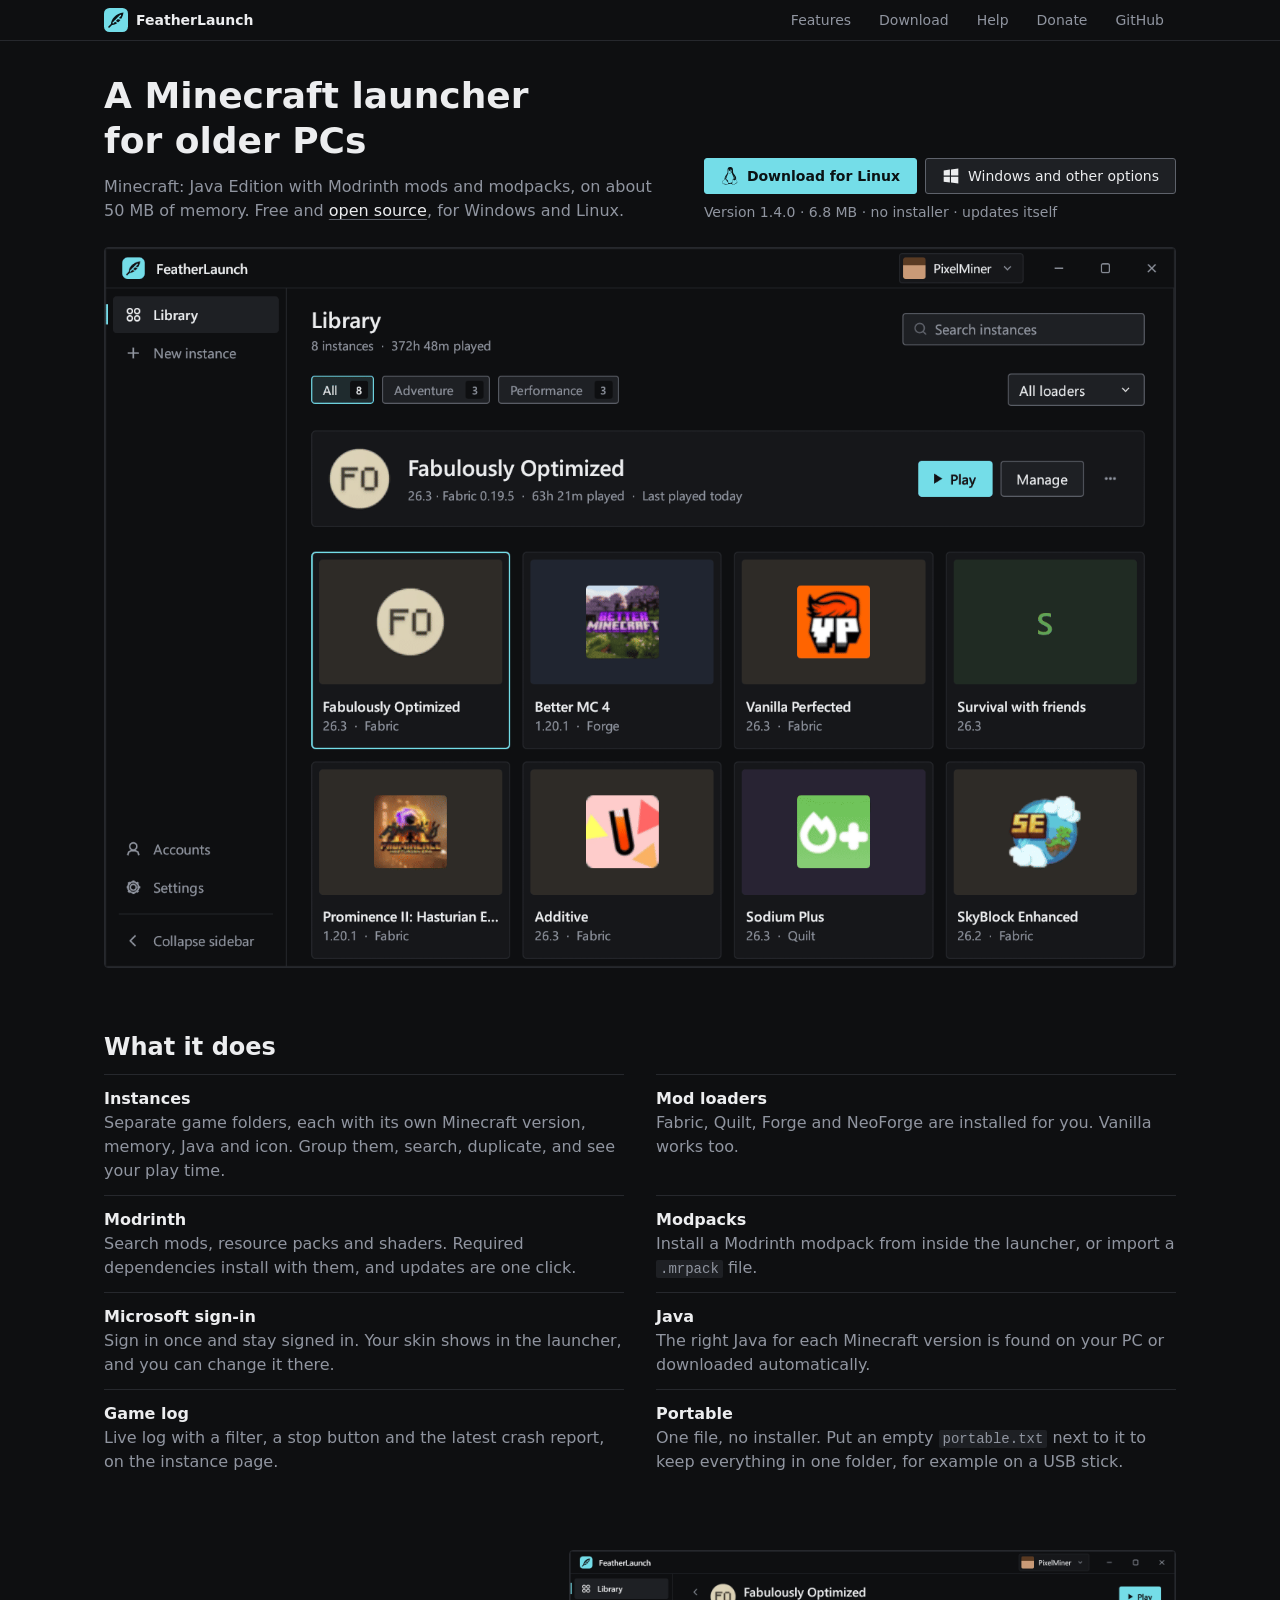
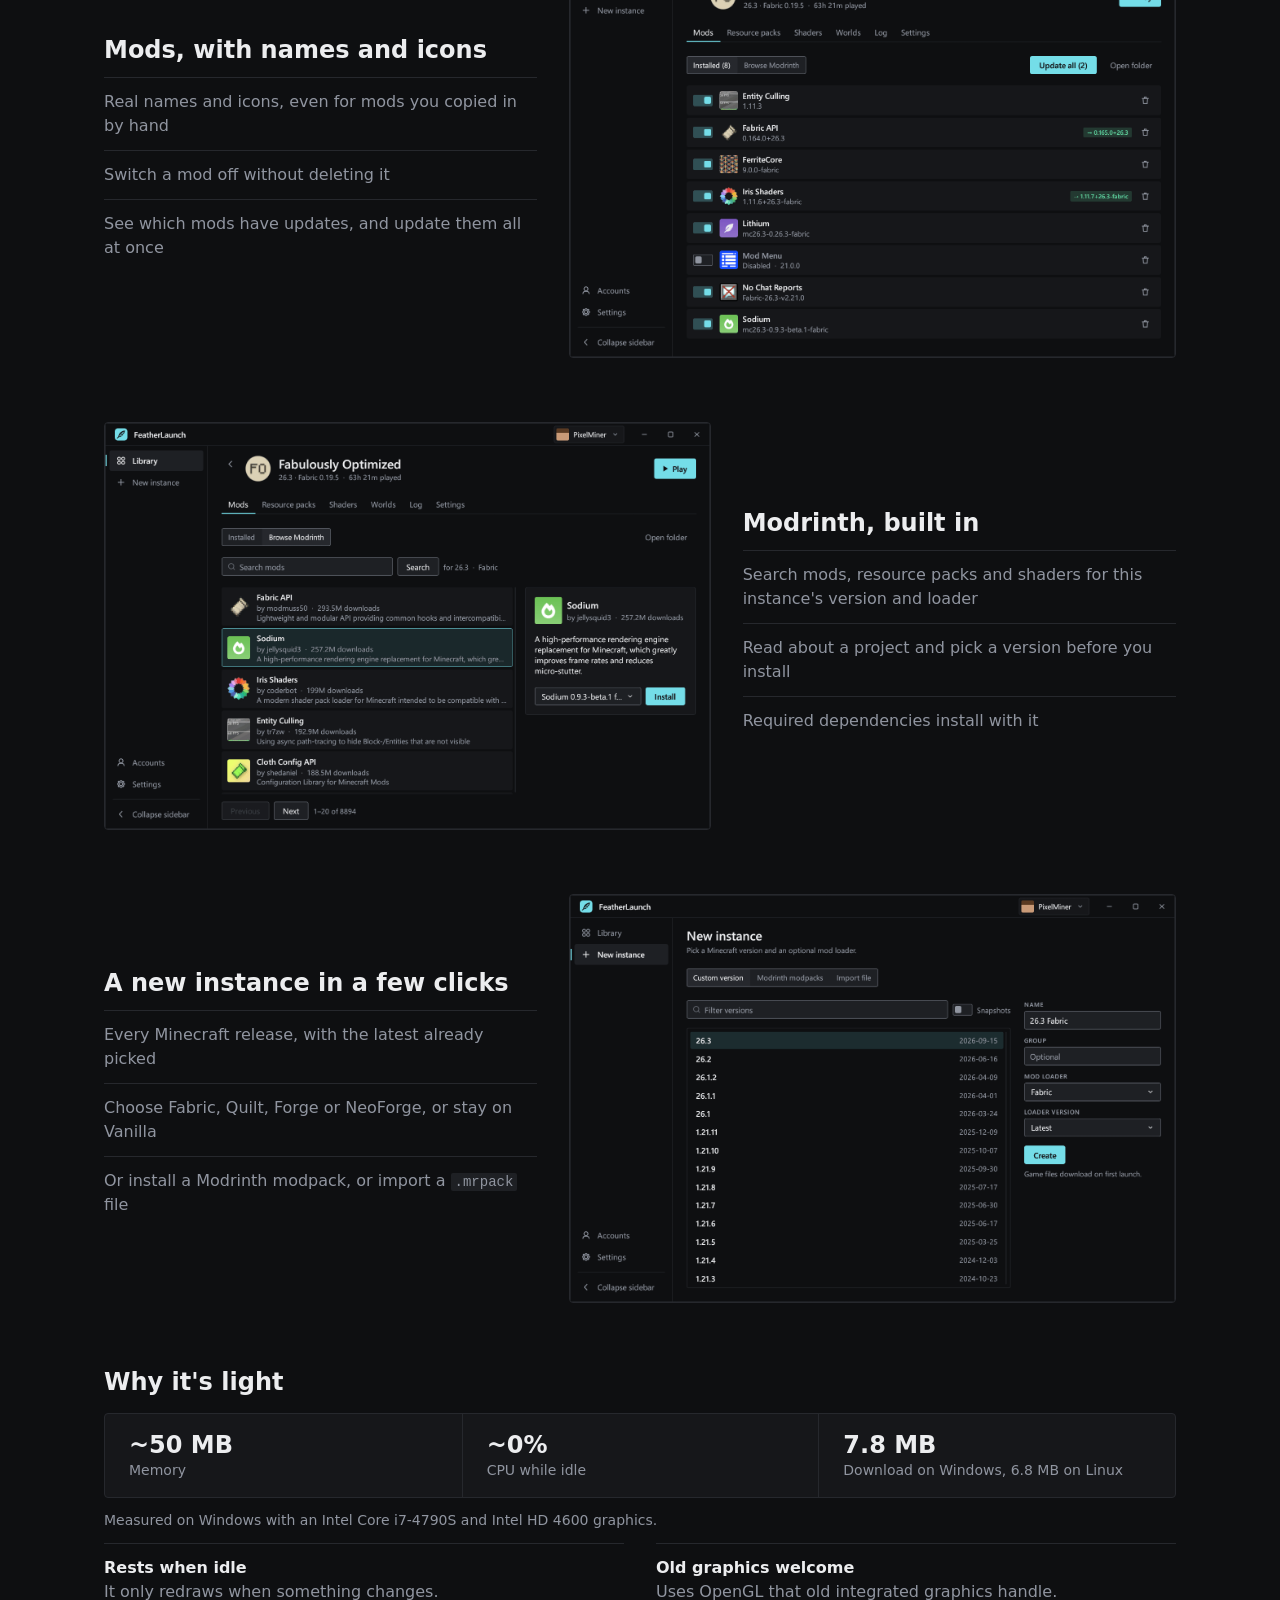
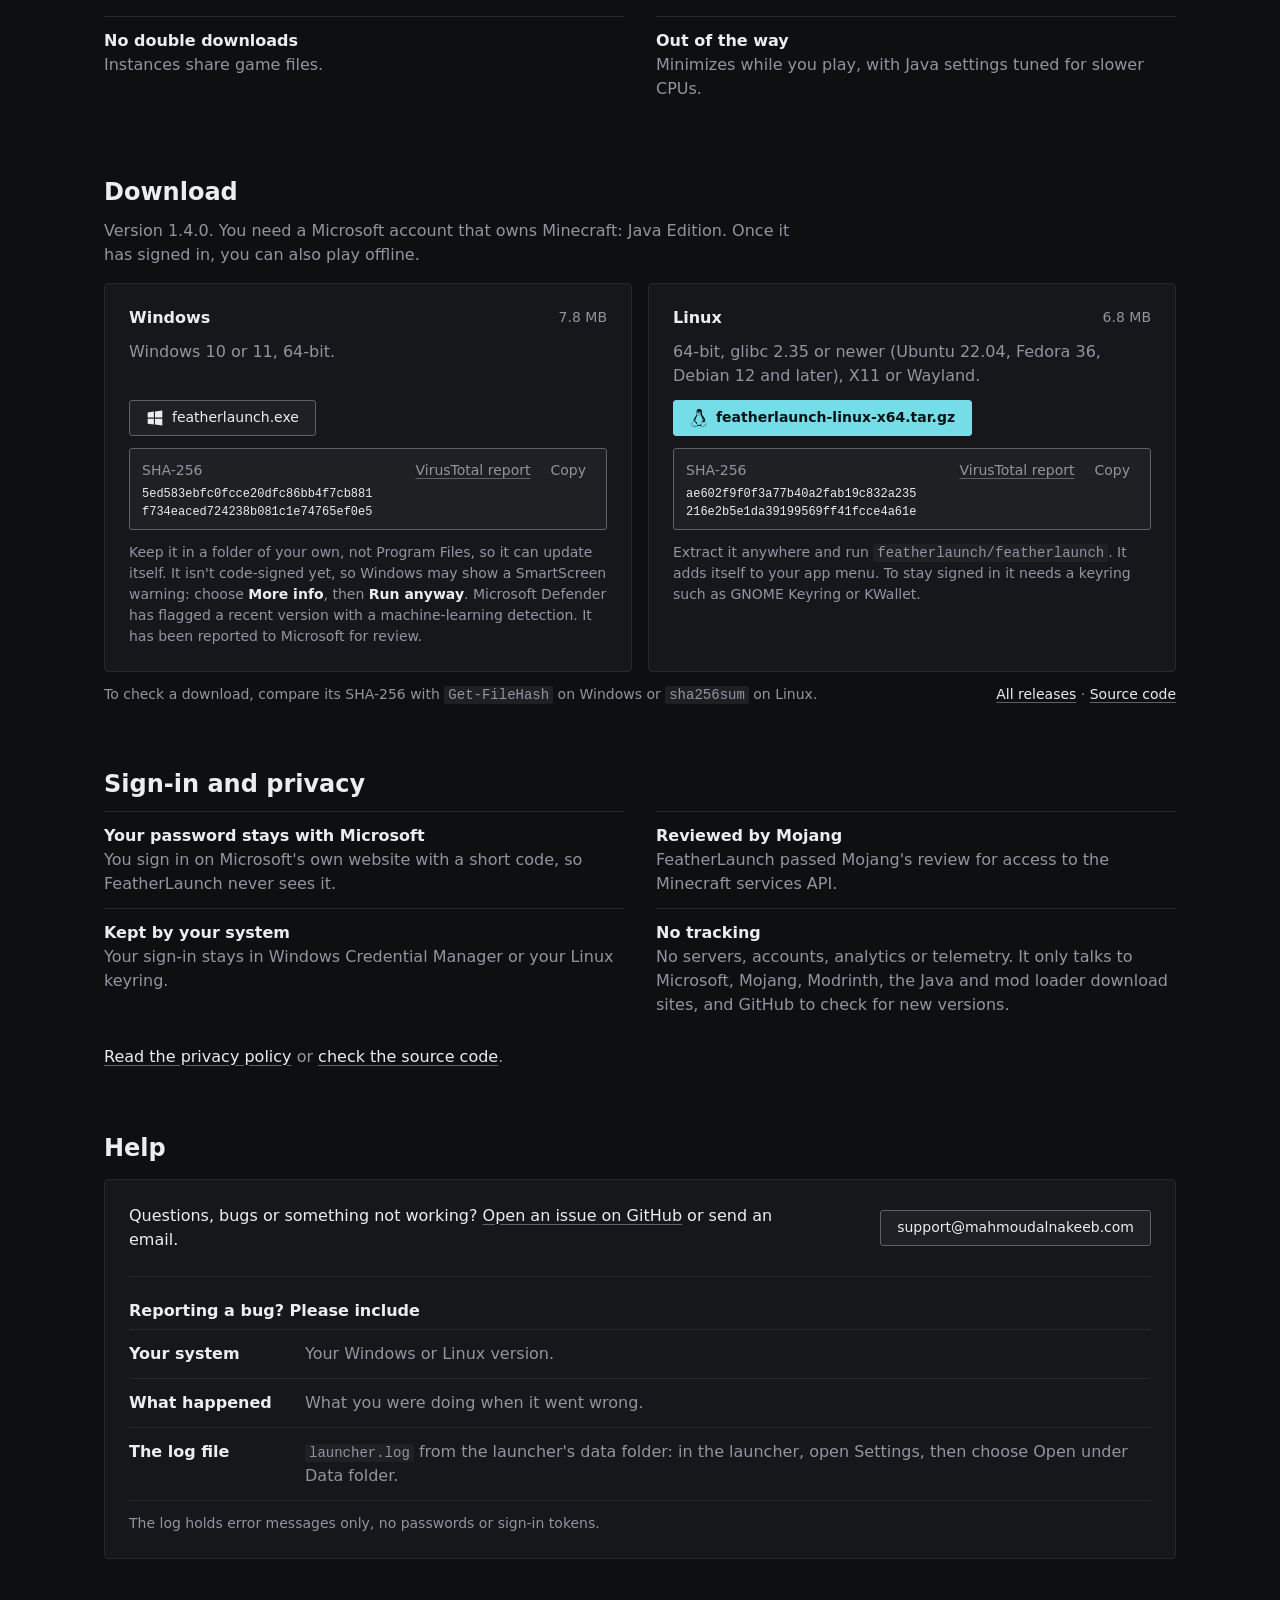
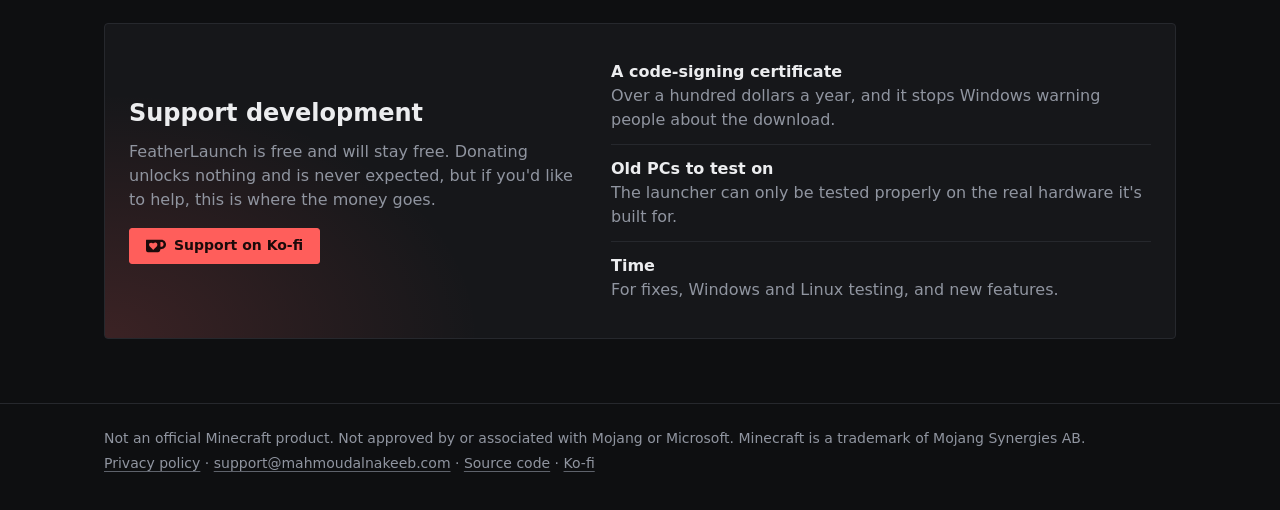
==== commit 3ff22787: "Update the site for 1.4.0" ====
--- a/index.html
+++ b/index.html
@@ -37,8 +37,8 @@
   "description": "A free, lightweight Minecraft: Java Edition launcher for older Windows and Linux PCs, with Modrinth mods and modpacks, mod loaders and Microsoft sign-in.",
   "applicationCategory": "GameApplication",
   "operatingSystem": "Windows 10, Windows 11, Linux",
-  "softwareVersion": "1.2.0",
-  "fileSize": "7.7 MB",
+  "softwareVersion": "1.4.0",
+  "fileSize": "7.8 MB",
   "downloadUrl": "https://github.com/mahmoudalnkeeb/featherlaunch/releases/latest",
   "screenshot": "https://featherlaunch.mahmoudalnakeeb.com/screenshot.png",
   "image": "https://featherlaunch.mahmoudalnakeeb.com/icon-256.png",
@@ -86,7 +86,7 @@
       <a class="btn for-windows" href="#download"><svg aria-hidden="true"><use href="#i-linux"/></svg>Linux and other options</a>
       <a class="btn primary for-linux" href="https://github.com/mahmoudalnkeeb/featherlaunch/releases/latest/download/featherlaunch-linux-x64.tar.gz"><svg aria-hidden="true"><use href="#i-linux"/></svg>Download for Linux</a>
       <a class="btn for-linux" href="#download"><svg aria-hidden="true"><use href="#i-windows"/></svg>Windows and other options</a>
-      <p class="fine">Version 1.2.0 · <span class="for-windows">7.7 MB</span><span class="for-linux">6.8 MB</span> · no installer · updates itself</p>
+      <p class="fine">Version 1.4.0 · <span class="for-windows">7.8 MB</span><span class="for-linux">6.8 MB</span> · no installer · updates itself</p>
     </div>
   </div>
 
@@ -153,7 +153,7 @@
     <ul class="stats panel">
       <li><b>~50 MB</b>Memory</li>
       <li><b>~0%</b>CPU while idle</li>
-      <li><b>7.7 MB</b>Download on Windows, 6.8 MB on Linux</li>
+      <li><b>7.8 MB</b>Download on Windows, 6.8 MB on Linux</li>
     </ul>
     <p class="fine">Measured on Windows with an Intel Core i7-4790S and Intel HD 4600 graphics.</p>
     <dl class="list">
@@ -166,16 +166,16 @@
 
   <section id="download" class="wrap">
     <h2>Download</h2>
-    <p>Version 1.2.0. You need a Microsoft account that owns Minecraft: Java Edition. Once it has
+    <p>Version 1.4.0. You need a Microsoft account that owns Minecraft: Java Edition. Once it has
       signed in, you can also play offline.</p>
     <div class="downloads">
       <div>
-        <h3>Windows<span class="size">7.7 MB</span></h3>
+        <h3>Windows<span class="size">7.8 MB</span></h3>
         <p>Windows 10 or 11, 64-bit.</p>
         <p><a class="btn primary" href="https://github.com/mahmoudalnkeeb/featherlaunch/releases/latest/download/featherlaunch.exe"><svg aria-hidden="true"><use href="#i-windows"/></svg>featherlaunch.exe</a></p>
         <div class="hash">
-          <span class="hash-head">SHA-256<a href="https://www.virustotal.com/gui/file/49eff7e6f73551b6513652efa9c7aa41874230e7ce2a6618ee6ab2c867b9822a" rel="noopener" aria-label="VirusTotal report for featherlaunch.exe">VirusTotal report</a><button type="button" hidden aria-label="Copy the SHA-256 of featherlaunch.exe">Copy</button></span>
-          <code>49eff7e6f73551b6513652efa9c7aa41874230e7ce2a6618ee6ab2c867b9822a</code>
+          <span class="hash-head">SHA-256<a href="https://www.virustotal.com/gui/file/5ed583ebfc0fcce20dfc86bb4f7cb881f734eaced724238b081c1e74765ef0e5" rel="noopener" aria-label="VirusTotal report for featherlaunch.exe">VirusTotal report</a><button type="button" hidden aria-label="Copy the SHA-256 of featherlaunch.exe">Copy</button></span>
+          <code>5ed583ebfc0fcce20dfc86bb4f7cb881f734eaced724238b081c1e74765ef0e5</code>
         </div>
         <p class="fine">Keep it in a folder of your own, not Program Files, so it can update itself. It
           isn't code-signed yet, so Windows may show a SmartScreen warning: choose <b>More info</b>, then
@@ -187,8 +187,8 @@
         <p>64-bit, glibc 2.35 or newer (Ubuntu 22.04, Fedora 36, Debian 12 and later), X11 or Wayland.</p>
         <p><a class="btn" href="https://github.com/mahmoudalnkeeb/featherlaunch/releases/latest/download/featherlaunch-linux-x64.tar.gz"><svg aria-hidden="true"><use href="#i-linux"/></svg>featherlaunch-linux-x64.tar.gz</a></p>
         <div class="hash">
-          <span class="hash-head">SHA-256<a href="https://www.virustotal.com/gui/file/19758ee863379b8b210c6c74a0fd22563ede22cd8e7ffc333ad5c234023403b1" rel="noopener" aria-label="VirusTotal report for featherlaunch-linux-x64.tar.gz">VirusTotal report</a><button type="button" hidden aria-label="Copy the SHA-256 of featherlaunch-linux-x64.tar.gz">Copy</button></span>
-          <code>19758ee863379b8b210c6c74a0fd22563ede22cd8e7ffc333ad5c234023403b1</code>
+          <span class="hash-head">SHA-256<a href="https://www.virustotal.com/gui/file/ae602f9f0f3a77b40a2fab19c832a235216e2b5e1da39199569ff41fcce4a61e" rel="noopener" aria-label="VirusTotal report for featherlaunch-linux-x64.tar.gz">VirusTotal report</a><button type="button" hidden aria-label="Copy the SHA-256 of featherlaunch-linux-x64.tar.gz">Copy</button></span>
+          <code>ae602f9f0f3a77b40a2fab19c832a235216e2b5e1da39199569ff41fcce4a61e</code>
         </div>
         <p class="fine">Extract it anywhere and run <code>featherlaunch/featherlaunch</code>. It adds itself
           to your app menu. To stay signed in it needs a keyring such as GNOME Keyring or KWallet.</p>
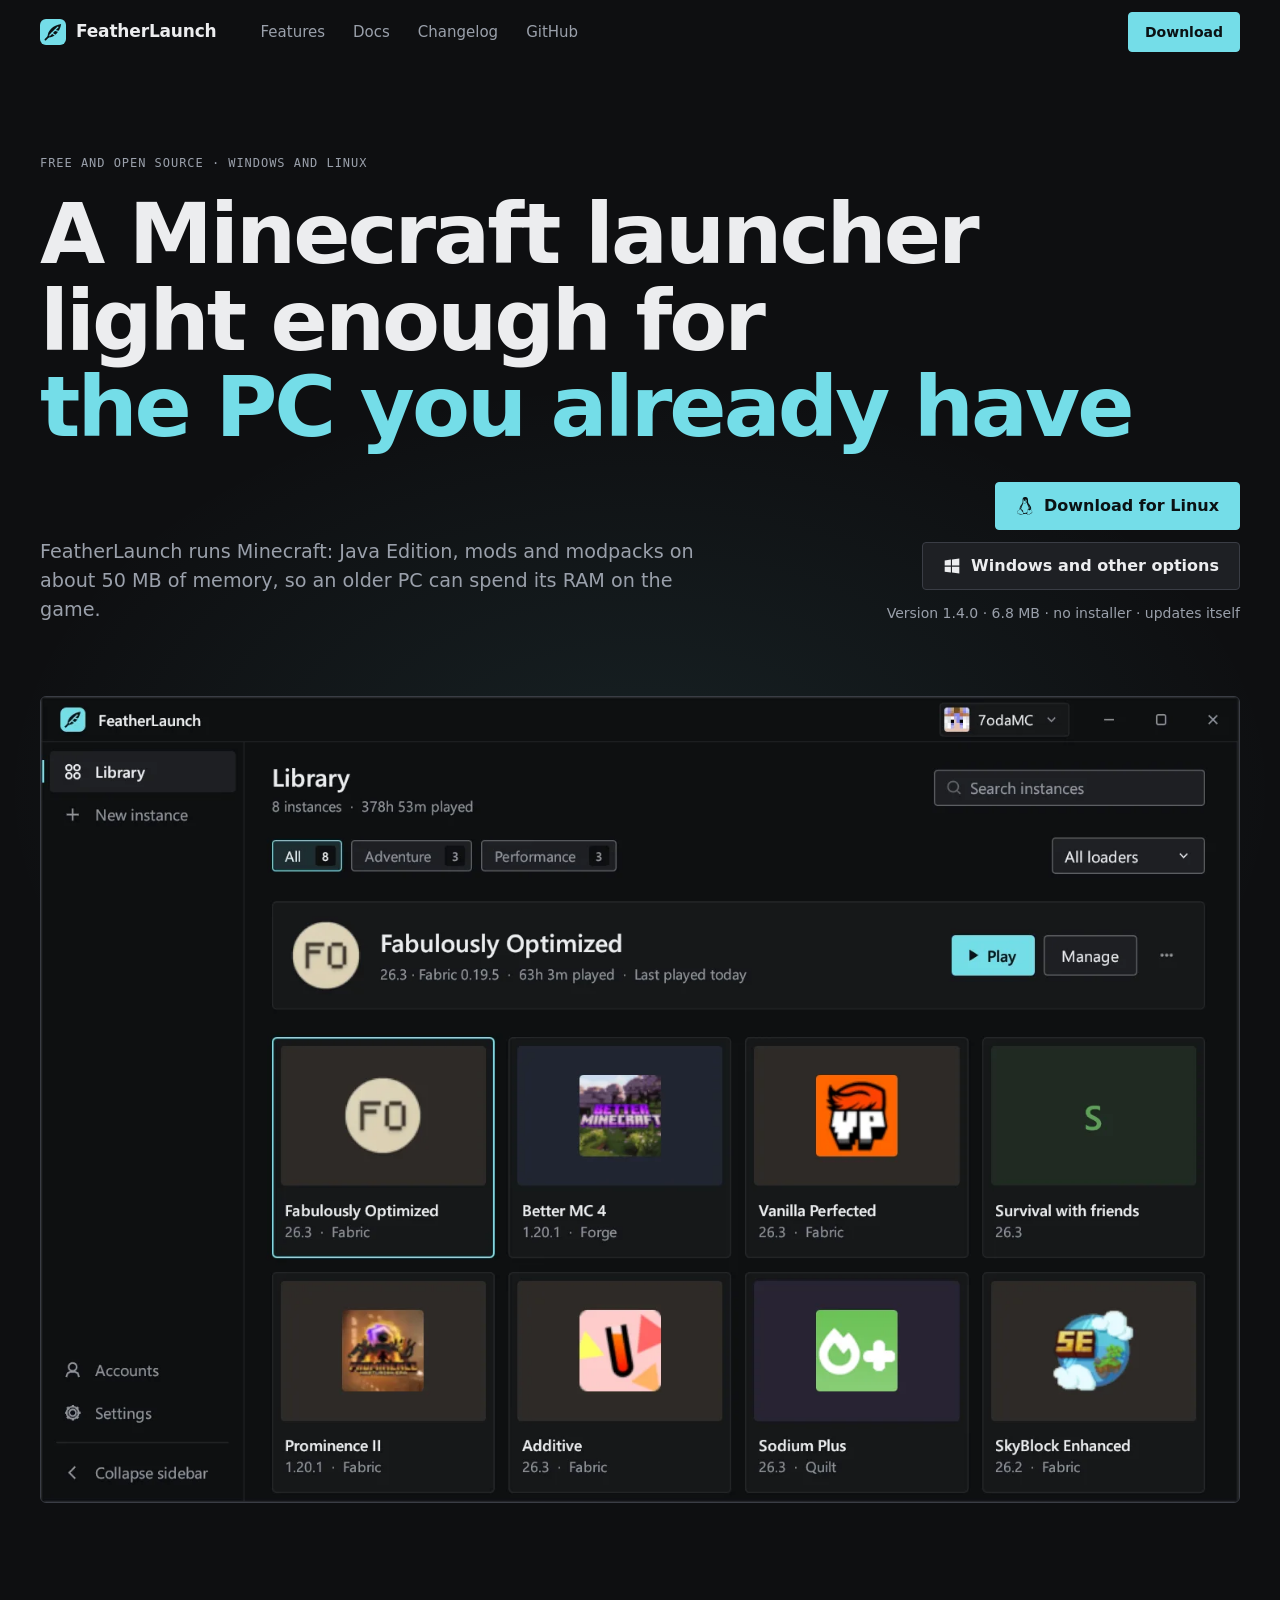
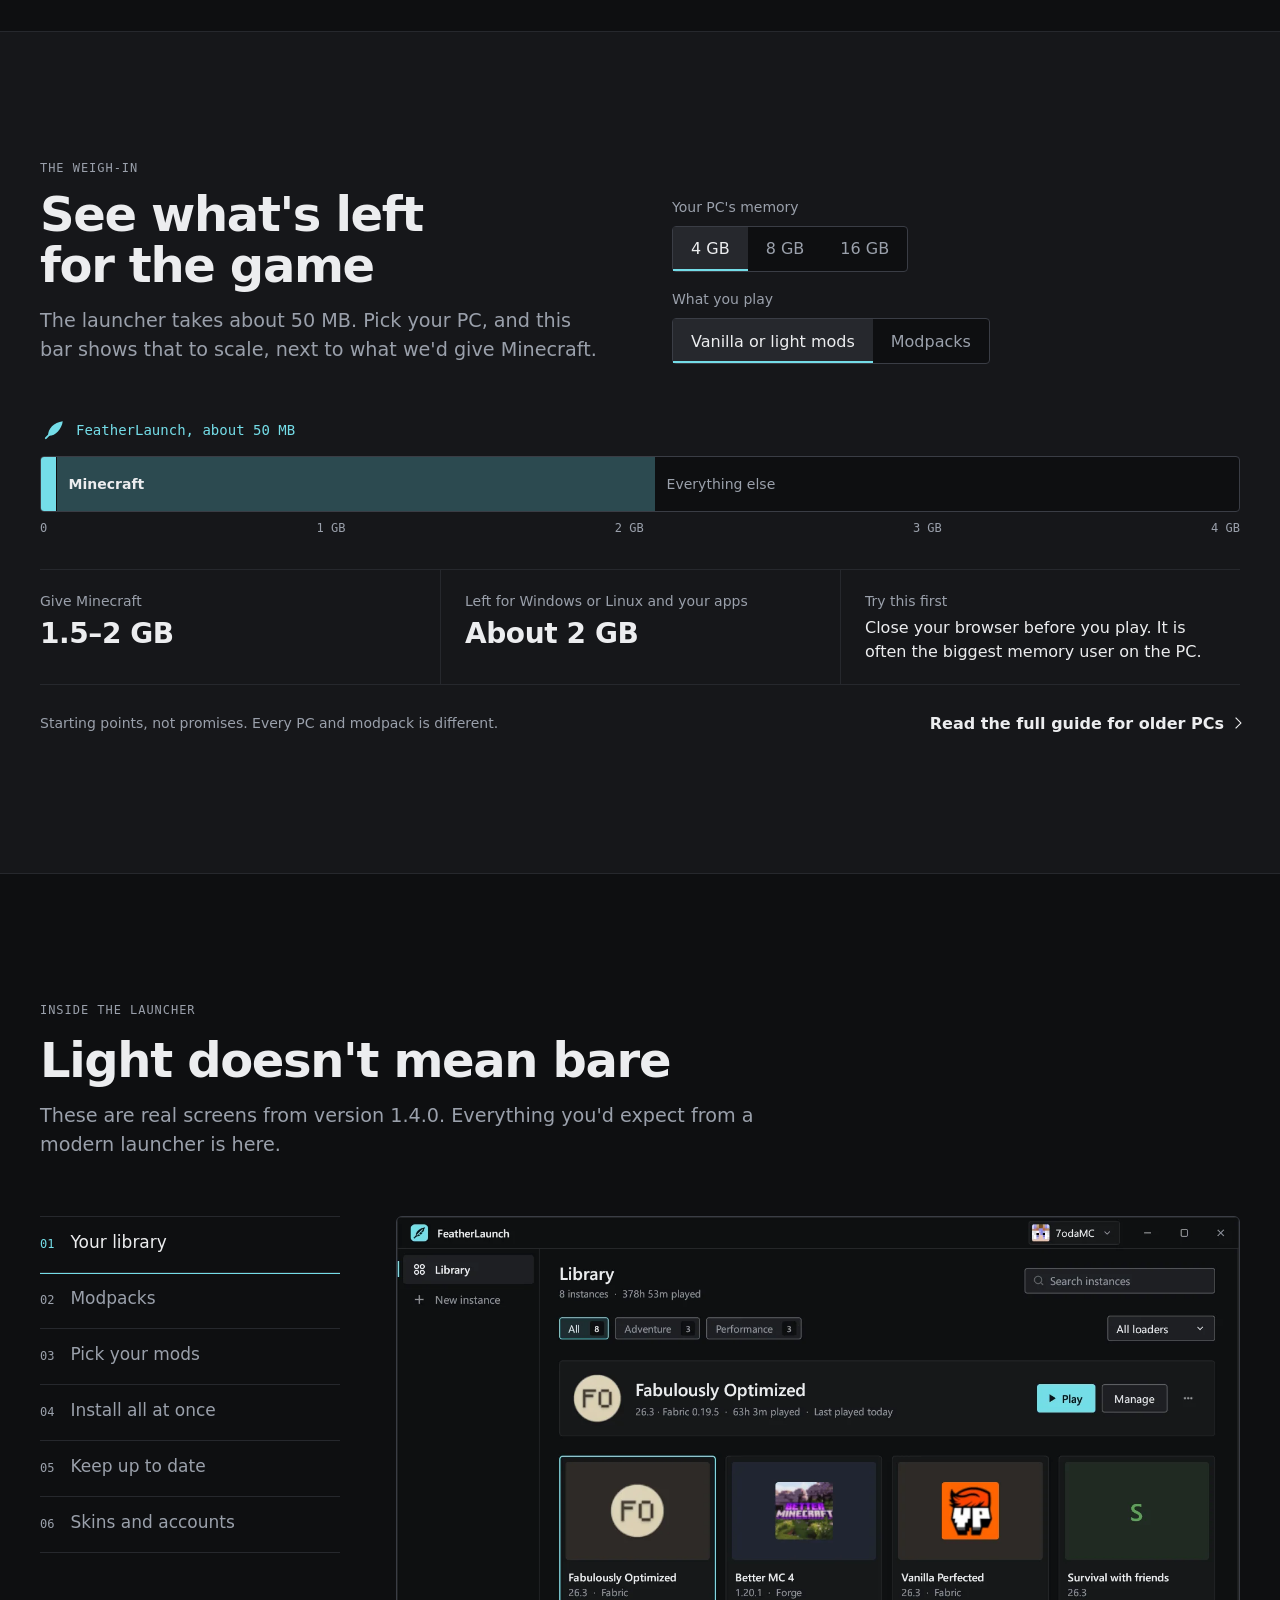
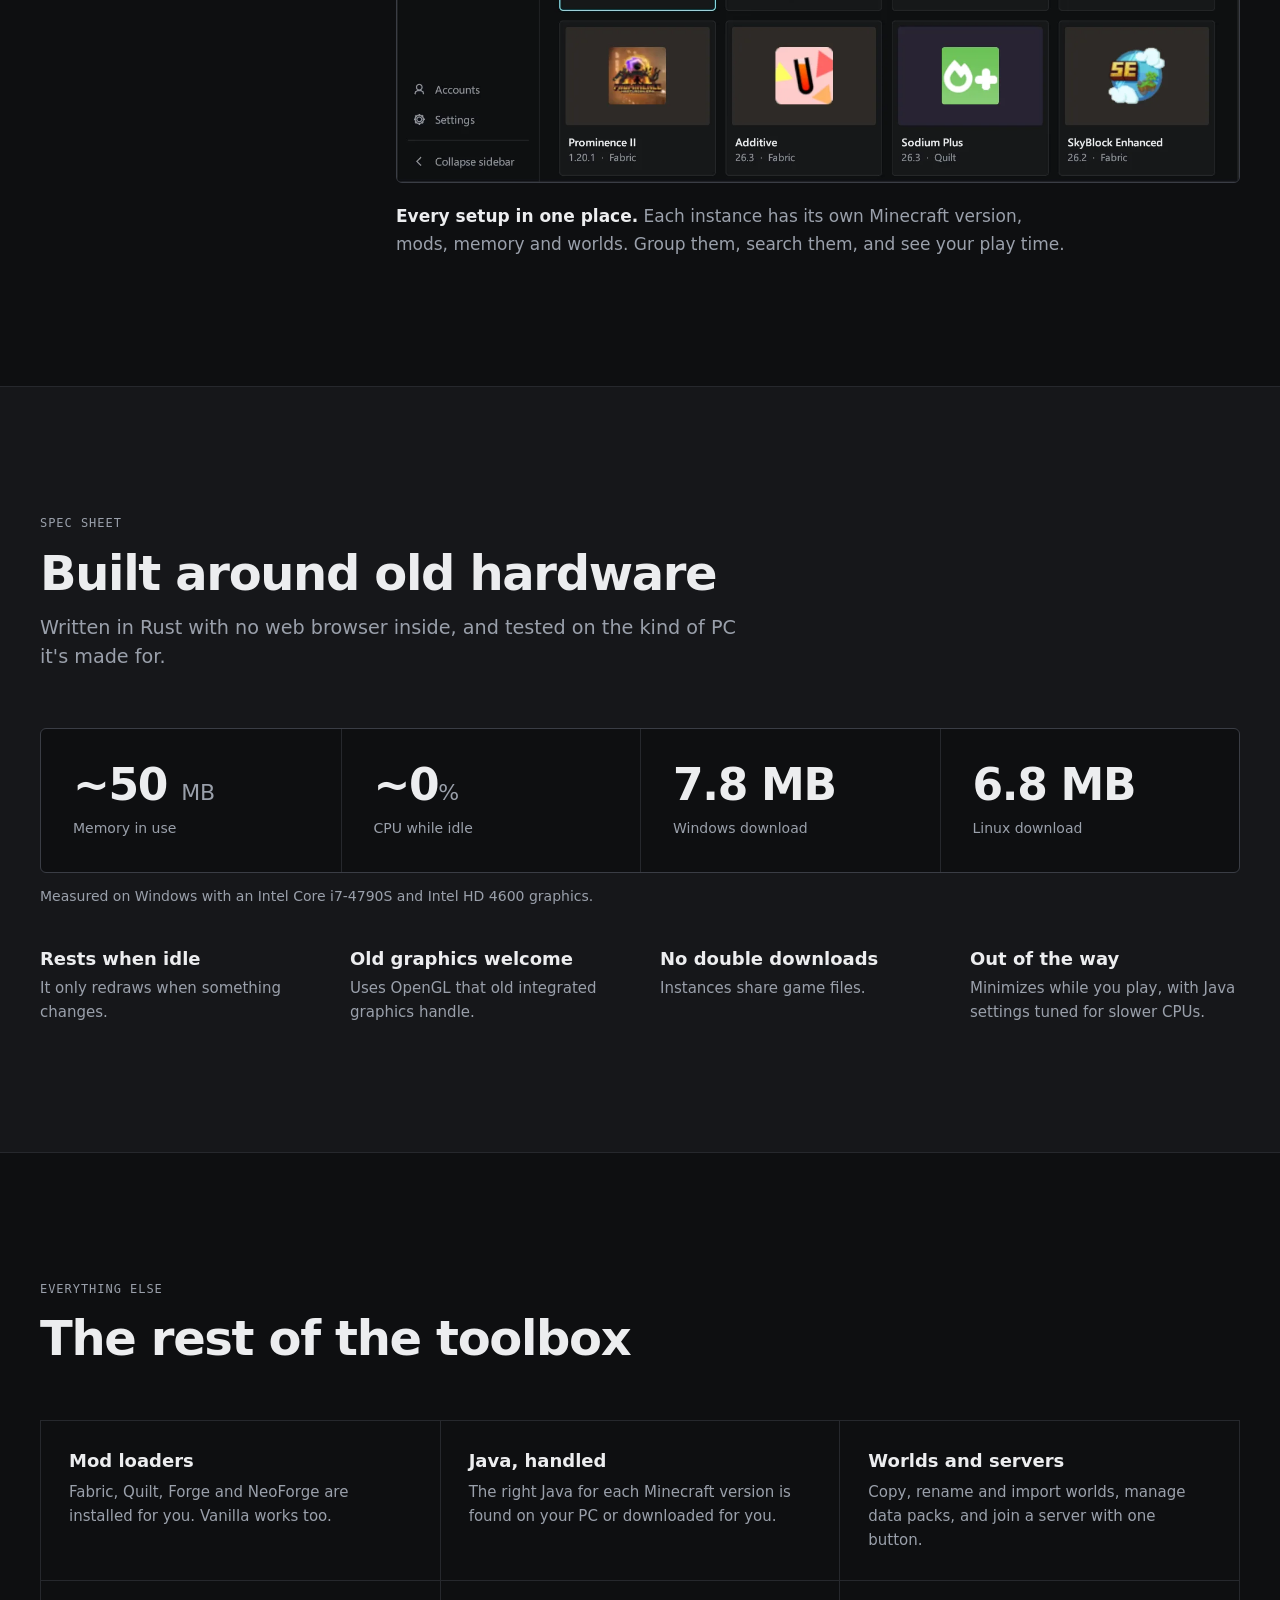
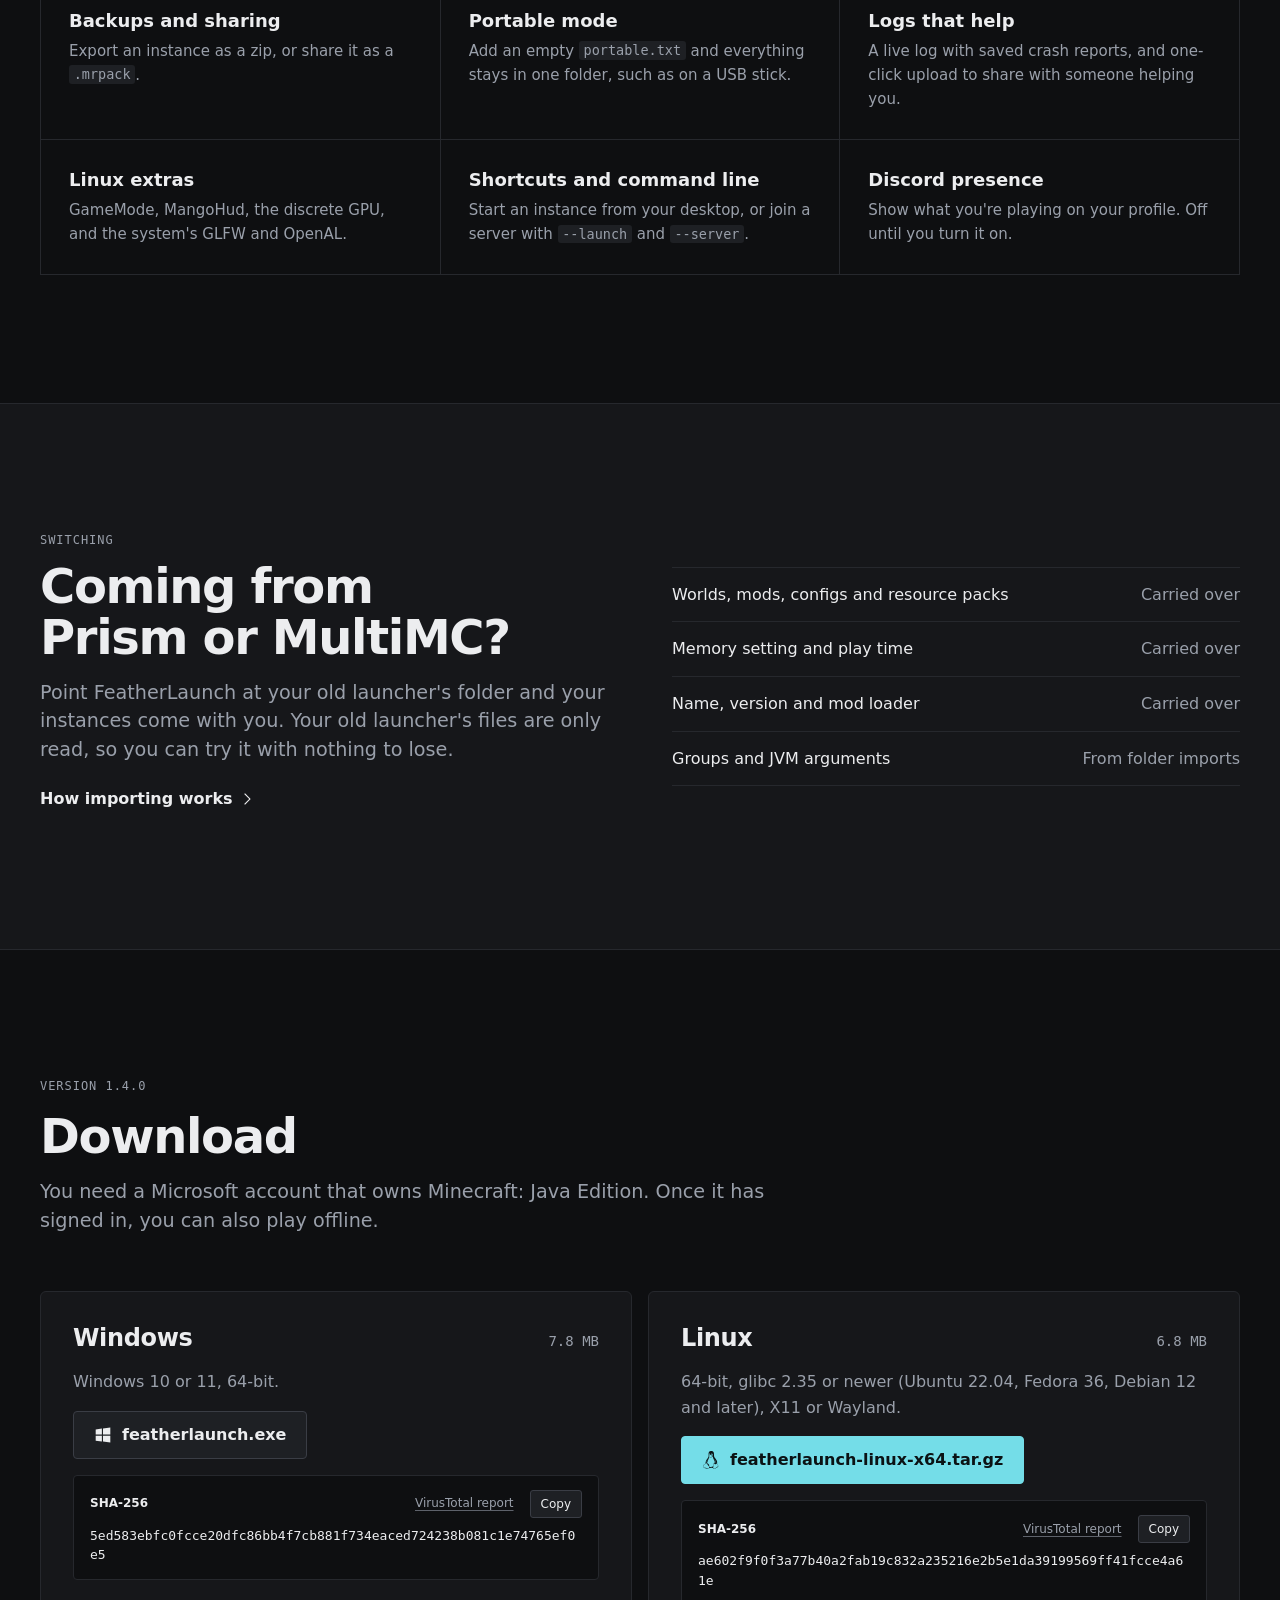
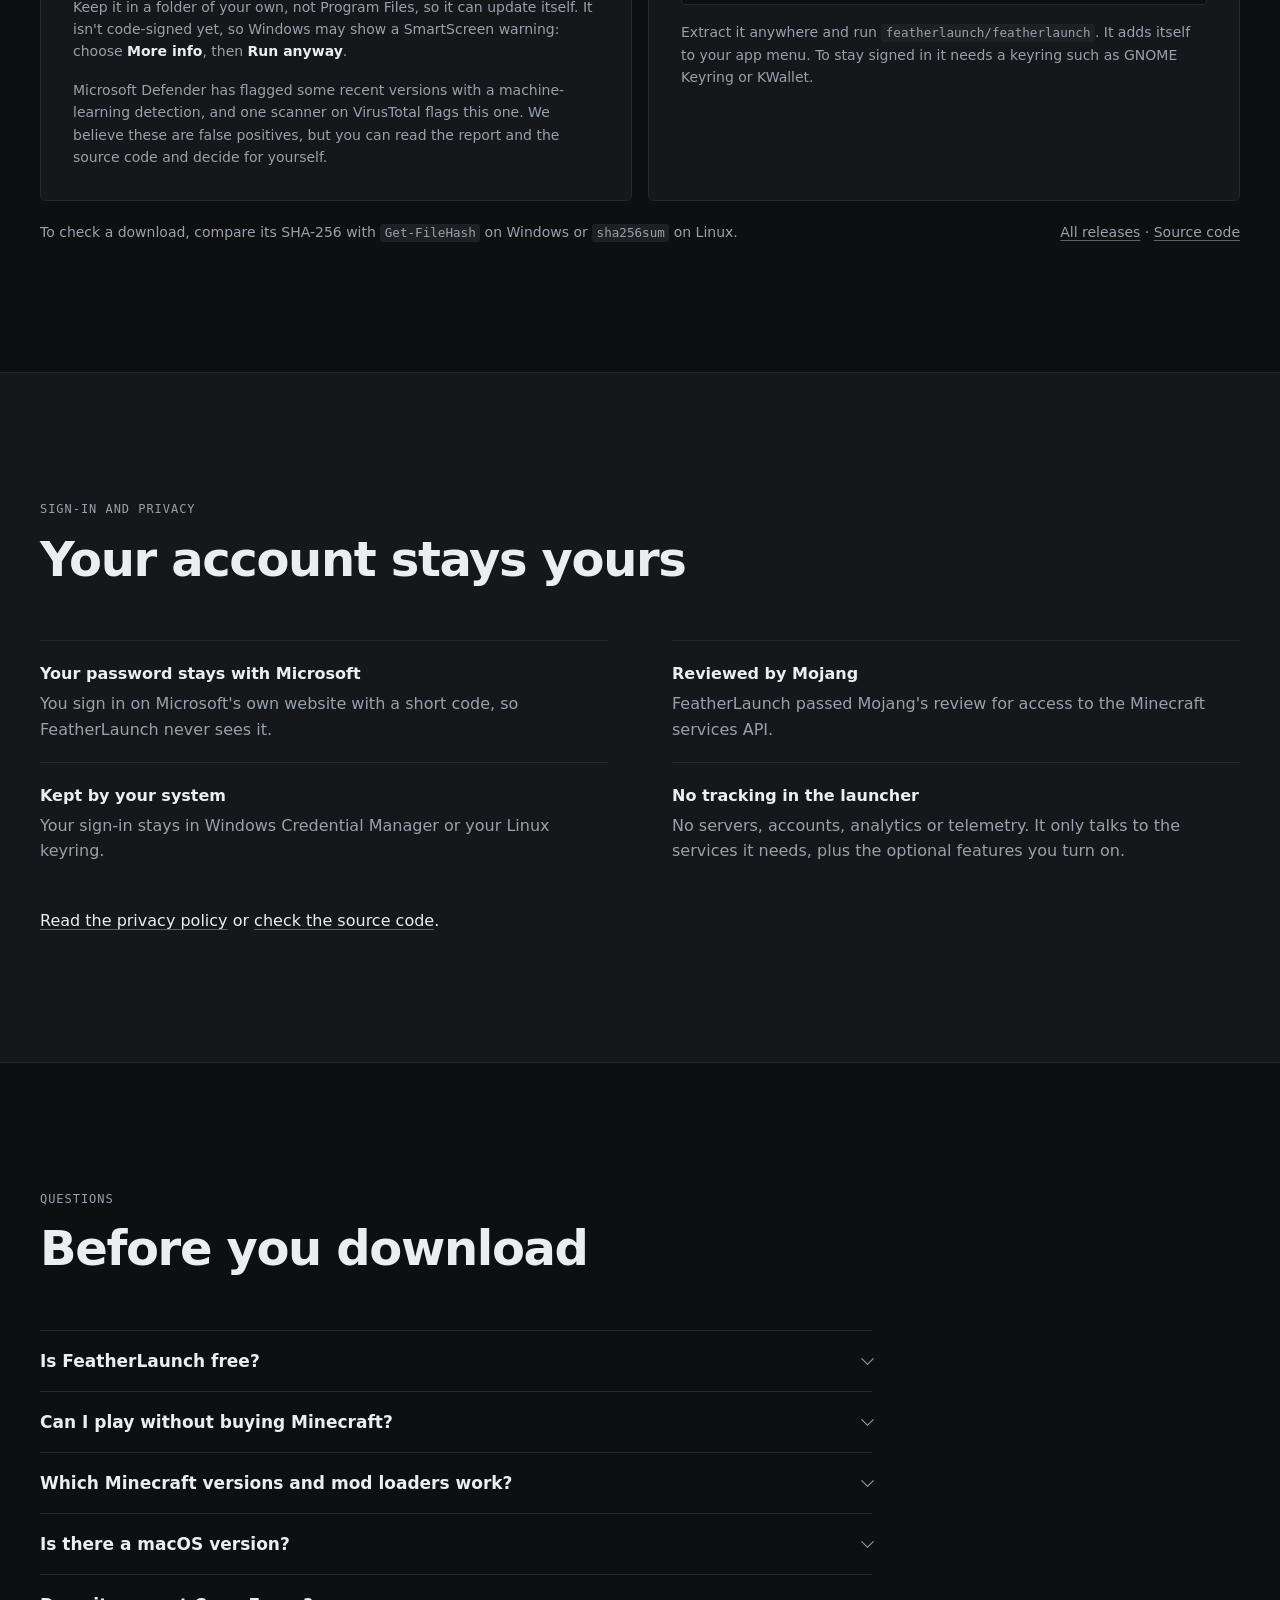
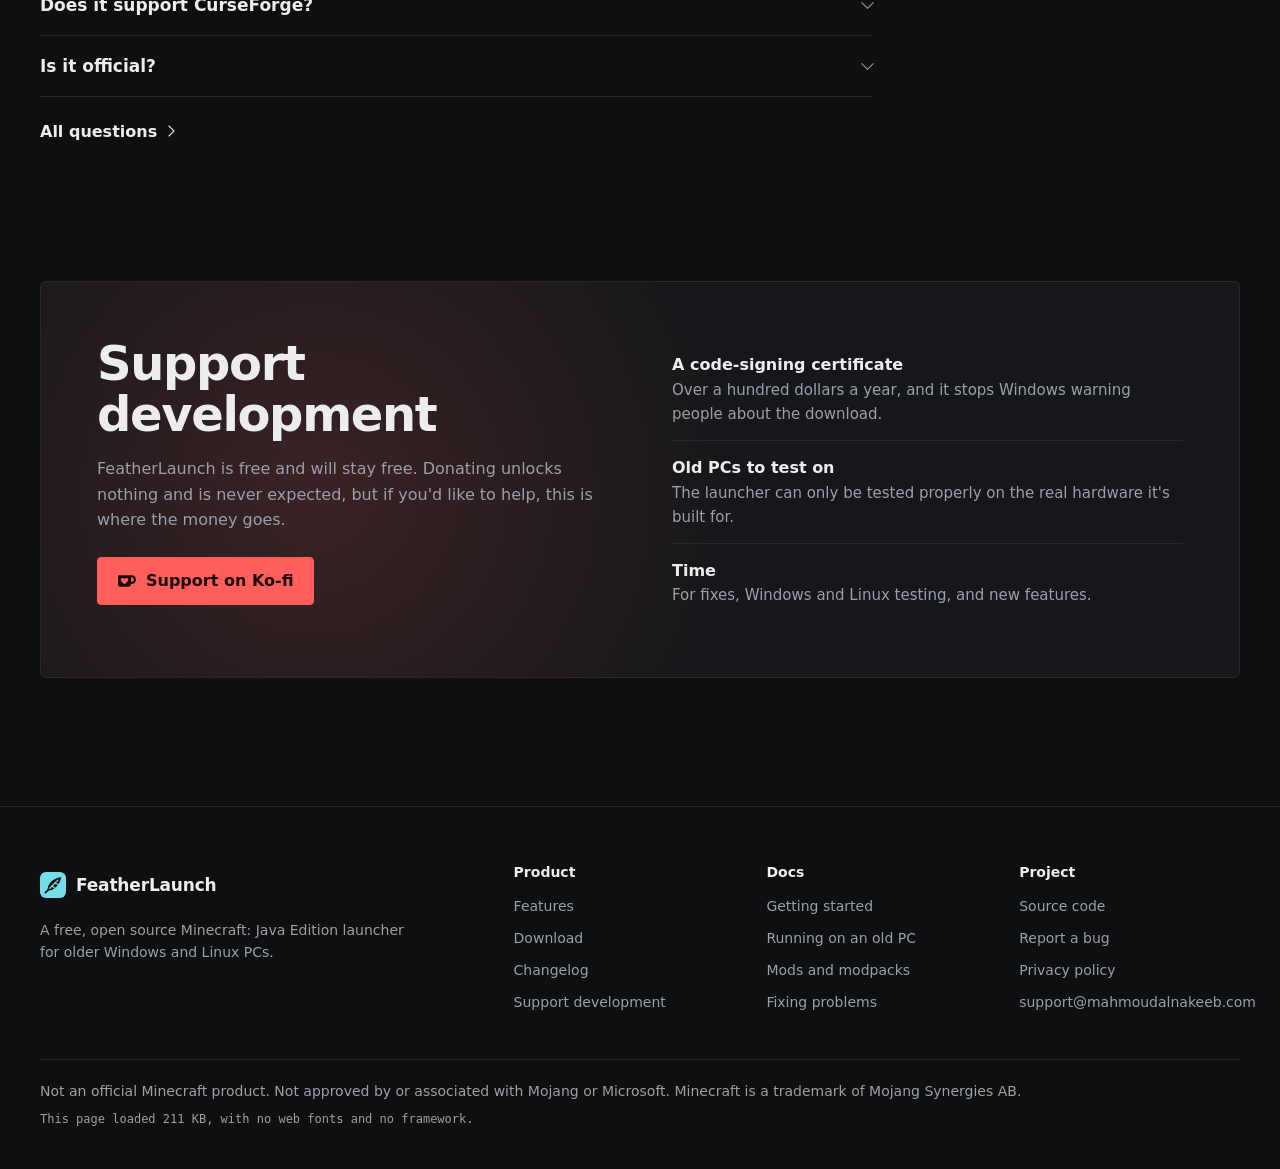
==== commit 96e0b166: "Redesign the site and add docs and a changelog" ====
--- a/index.html
+++ b/index.html
@@ -15,18 +15,20 @@
 <meta name="color-scheme" content="dark">
 <meta name="theme-color" content="#0e0f11">
 <title>FeatherLaunch: a lightweight Minecraft launcher for low-end PCs</title>
-<meta name="description" content="Free Minecraft: Java Edition launcher for older Windows and Linux PCs. About 50 MB of RAM, Fabric, Forge, NeoForge and Quilt, and mods and modpacks from Modrinth.">
+<meta name="description" content="Free, open source Minecraft: Java Edition launcher for older Windows and Linux PCs. About 50 MB of RAM, all major mod loaders, and Modrinth mods and modpacks.">
 <link rel="canonical" href="https://featherlaunch.mahmoudalnakeeb.com/">
 <meta property="og:type" content="website">
 <meta property="og:site_name" content="FeatherLaunch">
+<meta property="og:locale" content="en_US">
 <meta property="og:url" content="https://featherlaunch.mahmoudalnakeeb.com/">
 <meta property="og:title" content="FeatherLaunch: a lightweight Minecraft launcher for low-end PCs">
 <meta property="og:description" content="Free Minecraft: Java Edition launcher for older Windows and Linux PCs, with Modrinth mods and modpacks and Microsoft sign-in.">
-<meta property="og:image" content="https://featherlaunch.mahmoudalnakeeb.com/social.jpg?v=0.3.0">
+<meta property="og:image" content="https://featherlaunch.mahmoudalnakeeb.com/assets/img/social.jpg?v=1.4.0">
 <meta property="og:image:width" content="1200">
 <meta property="og:image:height" content="630">
 <meta property="og:image:alt" content="FeatherLaunch, a free Minecraft launcher for older Windows and Linux PCs, showing its library window">
 <meta name="twitter:card" content="summary_large_image">
+<link rel="alternate" type="application/atom+xml" title="FeatherLaunch releases" href="https://github.com/mahmoudalnkeeb/featherlaunch/releases.atom">
 <script type="application/ld+json">
 {
   "@context": "https://schema.org",
@@ -40,254 +42,448 @@
   "softwareVersion": "1.4.0",
   "fileSize": "7.8 MB",
   "downloadUrl": "https://github.com/mahmoudalnkeeb/featherlaunch/releases/latest",
-  "screenshot": "https://featherlaunch.mahmoudalnakeeb.com/screenshot.png",
-  "image": "https://featherlaunch.mahmoudalnakeeb.com/icon-256.png",
-  "offers": { "@type": "Offer", "price": "0", "priceCurrency": "USD" },
-  "author": { "@type": "Person", "name": "Mahmoud Alnakeeb" }
+  "releaseNotes": "https://featherlaunch.mahmoudalnakeeb.com/changelog/",
+  "license": "https://www.gnu.org/licenses/gpl-3.0.html",
+  "isAccessibleForFree": true,
+  "screenshot": [
+    "https://featherlaunch.mahmoudalnakeeb.com/assets/img/app/library-1484.webp",
+    "https://featherlaunch.mahmoudalnakeeb.com/assets/img/app/browse-1484.webp",
+    "https://featherlaunch.mahmoudalnakeeb.com/assets/img/app/updates-1484.webp"
+  ],
+  "image": "https://featherlaunch.mahmoudalnakeeb.com/assets/brand/icons/icon-256.png",
+  "offers": {
+    "@type": "Offer",
+    "price": "0",
+    "priceCurrency": "USD"
+  },
+  "author": {
+    "@type": "Person",
+    "name": "Mahmoud Alnakeeb"
+  }
 }
 </script>
-<link rel="icon" href="icon.svg" type="image/svg+xml">
-<link rel="apple-touch-icon" href="icon-256.png">
-<link rel="stylesheet" href="style.css">
+<script type="application/ld+json">
+{
+  "@context": "https://schema.org",
+  "@type": "WebSite",
+  "name": "FeatherLaunch",
+  "url": "https://featherlaunch.mahmoudalnakeeb.com/"
+}
+</script>
+<script type="application/ld+json">
+{
+  "@context": "https://schema.org",
+  "@type": "FAQPage",
+  "mainEntity": [
+    {
+      "@type": "Question",
+      "name": "Is FeatherLaunch free?",
+      "acceptedAnswer": {
+        "@type": "Answer",
+        "text": "Yes, and it's open source under the GPL-3.0 license. You still need to own Minecraft: Java Edition."
+      }
+    },
+    {
+      "@type": "Question",
+      "name": "Can I play without buying Minecraft?",
+      "acceptedAnswer": {
+        "@type": "Answer",
+        "text": "No. Offline play also needs a signed-in Microsoft account that owns the game."
+      }
+    },
+    {
+      "@type": "Question",
+      "name": "Which Minecraft versions and mod loaders work?",
+      "acceptedAnswer": {
+        "@type": "Answer",
+        "text": "Releases and snapshots, plus alpha and beta versions, with Fabric, Quilt, Forge and NeoForge. Java downloads automatically."
+      }
+    },
+    {
+      "@type": "Question",
+      "name": "Is there a macOS version?",
+      "acceptedAnswer": {
+        "@type": "Answer",
+        "text": "No. FeatherLaunch runs on 64-bit Windows and Linux, on PCs with OpenGL graphics."
+      }
+    },
+    {
+      "@type": "Question",
+      "name": "Does it support CurseForge?",
+      "acceptedAnswer": {
+        "@type": "Answer",
+        "text": "Not yet. You can add CurseForge mods by hand with Add files, but CurseForge pack zips can't be imported. Modrinth is built in."
+      }
+    },
+    {
+      "@type": "Question",
+      "name": "Is it official?",
+      "acceptedAnswer": {
+        "@type": "Answer",
+        "text": "No. It isn't approved by or associated with Mojang or Microsoft."
+      }
+    }
+  ]
+}
+</script>
+<link rel="icon" href="/assets/brand/web/icon.svg" type="image/svg+xml">
+<link rel="icon" href="/assets/brand/web/favicon-32.png" sizes="32x32" type="image/png">
+<link rel="apple-touch-icon" href="/assets/brand/web/apple-touch-icon-180.png">
+<link rel="manifest" href="/site.webmanifest">
+<link rel="stylesheet" href="/assets/css/site.css">
+
 <!-- Runs before anything paints, so the buttons never swap on screen. Every other system gets Windows, as it does without scripts. The Linux build is x86-64 only, and Android also says Linux. -->
 <script>if (navigator.userAgent.includes('Linux x86_64')) document.documentElement.classList.add('linux');</script>
+<script src="/assets/js/site.js" defer></script>
 </head>
 <body>
 <!-- Linux and Ko-fi logos: Simple Icons, CC0. -->
 <svg class="sprite" aria-hidden="true">
-  <symbol id="i-windows" viewBox="0 0 16 16"><path fill="currentColor" stroke="none" d="M1.5 3.1l5.5-.8v5.3H1.5zM8 2.2l6.5-.9v6.3H8zM1.5 8.6H7v5.2l-5.5-.8zM8 8.6h6.5v6.1L8 13.8z"/></symbol>
-  <symbol id="i-linux" viewBox="0 0 24 24"><path fill="currentColor" stroke="none" d="M12.504 0c-.155 0-.315.008-.48.021-4.226.333-3.105 4.807-3.17 6.298-.076 1.092-.3 1.953-1.05 3.02-.885 1.051-2.127 2.75-2.716 4.521-.278.832-.41 1.684-.287 2.489a.424.424 0 00-.11.135c-.26.268-.45.6-.663.839-.199.199-.485.267-.797.4-.313.136-.658.269-.864.68-.09.189-.136.394-.132.602 0 .199.027.4.055.536.058.399.116.728.04.97-.249.68-.28 1.145-.106 1.484.174.334.535.47.94.601.81.2 1.91.135 2.774.6.926.466 1.866.67 2.616.47.526-.116.97-.464 1.208-.946.587-.003 1.23-.269 2.26-.334.699-.058 1.574.267 2.577.2.025.134.063.198.114.333l.003.003c.391.778 1.113 1.132 1.884 1.071.771-.06 1.592-.536 2.257-1.306.631-.765 1.683-1.084 2.378-1.503.348-.199.629-.469.649-.853.023-.4-.2-.811-.714-1.376v-.097l-.003-.003c-.17-.2-.25-.535-.338-.926-.085-.401-.182-.786-.492-1.046h-.003c-.059-.054-.123-.067-.188-.135a.357.357 0 00-.19-.064c.431-1.278.264-2.55-.173-3.694-.533-1.41-1.465-2.638-2.175-3.483-.796-1.005-1.576-1.957-1.56-3.368.026-2.152.236-6.133-3.544-6.139zm.529 3.405h.013c.213 0 .396.062.584.198.19.135.33.332.438.533.105.259.158.459.166.724 0-.02.006-.04.006-.06v.105a.086.086 0 01-.004-.021l-.004-.024a1.807 1.807 0 01-.15.706.953.953 0 01-.213.335.71.71 0 00-.088-.042c-.104-.045-.198-.064-.284-.133a1.312 1.312 0 00-.22-.066c.05-.06.146-.133.183-.198.053-.128.082-.264.088-.402v-.02a1.21 1.21 0 00-.061-.4c-.045-.134-.101-.2-.183-.333-.084-.066-.167-.132-.267-.132h-.016c-.093 0-.176.03-.262.132a.8.8 0 00-.205.334 1.18 1.18 0 00-.09.4v.019c.002.089.008.179.02.267-.193-.067-.438-.135-.607-.202a1.635 1.635 0 01-.018-.2v-.02a1.772 1.772 0 01.15-.768c.082-.22.232-.406.43-.533a.985.985 0 01.594-.2zm-2.962.059h.036c.142 0 .27.048.399.135.146.129.264.288.344.465.09.199.14.4.153.667v.004c.007.134.006.2-.002.266v.08c-.03.007-.056.018-.083.024-.152.055-.274.135-.393.2.012-.09.013-.18.003-.267v-.015c-.012-.133-.04-.2-.082-.333a.613.613 0 00-.166-.267.248.248 0 00-.183-.064h-.021c-.071.006-.13.04-.186.132a.552.552 0 00-.12.27.944.944 0 00-.023.33v.015c.012.135.037.2.08.334.046.134.098.2.166.268.01.009.02.018.034.024-.07.057-.117.07-.176.136a.304.304 0 01-.131.068 2.62 2.62 0 01-.275-.402 1.772 1.772 0 01-.155-.667 1.759 1.759 0 01.08-.668 1.43 1.43 0 01.283-.535c.128-.133.26-.2.418-.2zm1.37 1.706c.332 0 .733.065 1.216.399.293.2.523.269 1.052.468h.003c.255.136.405.266.478.399v-.131a.571.571 0 01.016.47c-.123.31-.516.643-1.063.842v.002c-.268.135-.501.333-.775.465-.276.135-.588.292-1.012.267a1.139 1.139 0 01-.448-.067 3.566 3.566 0 01-.322-.198c-.195-.135-.363-.332-.612-.465v-.005h-.005c-.4-.246-.616-.512-.686-.71-.07-.268-.005-.47.193-.6.224-.135.38-.271.483-.336.104-.074.143-.102.176-.131h.002v-.003c.169-.202.436-.47.839-.601.139-.036.294-.065.466-.065zm2.8 2.142c.358 1.417 1.196 3.475 1.735 4.473.286.534.855 1.659 1.102 3.024.156-.005.33.018.513.064.646-1.671-.546-3.467-1.089-3.966-.22-.2-.232-.335-.123-.335.59.534 1.365 1.572 1.646 2.757.13.535.16 1.104.021 1.67.067.028.135.06.205.067 1.032.534 1.413.938 1.23 1.537v-.043c-.06-.003-.12 0-.18 0h-.016c.151-.467-.182-.825-1.065-1.224-.915-.4-1.646-.336-1.77.465-.008.043-.013.066-.018.135-.068.023-.139.053-.209.064-.43.268-.662.669-.793 1.187-.13.533-.17 1.156-.205 1.869v.003c-.02.334-.17.838-.319 1.35-1.5 1.072-3.58 1.538-5.348.334a2.645 2.645 0 00-.402-.533 1.45 1.45 0 00-.275-.333c.182 0 .338-.03.465-.067a.615.615 0 00.314-.334c.108-.267 0-.697-.345-1.163-.345-.467-.931-.995-1.788-1.521-.63-.4-.986-.87-1.15-1.396-.165-.534-.143-1.085-.015-1.645.245-1.07.873-2.11 1.274-2.763.107-.065.037.135-.408.974-.396.751-1.14 2.497-.122 3.854a8.123 8.123 0 01.647-2.876c.564-1.278 1.743-3.504 1.836-5.268.048.036.217.135.289.202.218.133.38.333.59.465.21.201.477.335.876.335.039.003.075.006.11.006.412 0 .73-.134.997-.268.29-.134.52-.334.74-.4h.005c.467-.135.835-.402 1.044-.7zm2.185 8.958c.037.6.343 1.245.882 1.377.588.134 1.434-.333 1.791-.765l.211-.01c.315-.007.577.01.847.268l.003.003c.208.199.305.53.391.876.085.4.154.78.409 1.066.486.527.645.906.636 1.14l.003-.007v.018l-.003-.012c-.015.262-.185.396-.498.595-.63.401-1.746.712-2.457 1.57-.618.737-1.37 1.14-2.036 1.191-.664.053-1.237-.2-1.574-.898l-.005-.003c-.21-.4-.12-1.025.056-1.69.176-.668.428-1.344.463-1.897.037-.714.076-1.335.195-1.814.12-.465.308-.797.641-.984l.045-.022zm-10.814.049h.01c.053 0 .105.005.157.014.376.055.706.333 1.023.752l.91 1.664.003.003c.243.533.754 1.064 1.189 1.637.434.598.77 1.131.729 1.57v.006c-.057.744-.48 1.148-1.125 1.294-.645.135-1.52.002-2.395-.464-.968-.536-2.118-.469-2.857-.602-.369-.066-.61-.2-.723-.4-.11-.2-.113-.602.123-1.23v-.004l.002-.003c.117-.334.03-.752-.027-1.118-.055-.401-.083-.71.043-.94.16-.334.396-.4.69-.533.294-.135.64-.202.915-.47h.002v-.002c.256-.268.445-.601.668-.838.19-.201.38-.336.663-.336zm7.159-9.074c-.435.201-.945.535-1.488.535-.542 0-.97-.267-1.28-.466-.154-.134-.28-.268-.373-.335-.164-.134-.144-.333-.074-.333.109.016.129.134.199.2.096.066.215.2.36.333.292.2.68.467 1.167.467.485 0 1.053-.267 1.398-.466.195-.135.445-.334.648-.467.156-.136.149-.267.279-.267.128.016.034.134-.147.332a8.097 8.097 0 01-.69.468zm-1.082-1.583V5.64c-.006-.02.013-.042.029-.05.074-.043.18-.027.26.004.063 0 .16.067.15.135-.006.049-.085.066-.135.066-.055 0-.092-.043-.141-.068-.052-.018-.146-.008-.163-.065zm-.551 0c-.02.058-.113.049-.166.066-.047.025-.086.068-.14.068-.05 0-.13-.02-.136-.068-.01-.066.088-.133.15-.133.08-.031.184-.047.259-.005.019.009.036.03.03.05v.02h.003z"/></symbol>
-  <symbol id="i-kofi" viewBox="0 0 24 24"><path fill="currentColor" stroke="none" d="M23.881 8.948c-.773-4.085-4.859-4.593-4.859-4.593H.723c-.604 0-.679.798-.679.798s-.082 7.324-.022 11.822c.164 2.424 2.586 2.672 2.586 2.672s8.267-.023 11.966-.049c2.438-.426 2.683-2.566 2.658-3.734 4.352.24 7.422-2.831 6.649-6.916zm-11.062 3.511c-1.246 1.453-4.011 3.976-4.011 3.976s-.121.119-.31.023c-.076-.057-.108-.09-.108-.09-.443-.441-3.368-3.049-4.034-3.954-.709-.965-1.041-2.7-.091-3.71.951-1.01 3.005-1.086 4.363.407 0 0 1.565-1.782 3.468-.963 1.904.82 1.832 3.011.723 4.311zm6.173.478c-.928.116-1.682.028-1.682.028V7.284h1.77s1.971.551 1.971 2.638c0 1.913-.985 2.667-2.059 3.015z"/></symbol>
+  <symbol id="i-windows" viewBox="0 0 16 16"><path fill="currentColor" d="M1.5 3.1l5.5-.8v5.3H1.5zM8 2.2l6.5-.9v6.3H8zM1.5 8.6H7v5.2l-5.5-.8zM8 8.6h6.5v6.1L8 13.8z"/></symbol>
+  <symbol id="i-linux" viewBox="0 0 24 24"><path fill="currentColor" d="M12.504 0c-.155 0-.315.008-.48.021-4.226.333-3.105 4.807-3.17 6.298-.076 1.092-.3 1.953-1.05 3.02-.885 1.051-2.127 2.75-2.716 4.521-.278.832-.41 1.684-.287 2.489a.424.424 0 00-.11.135c-.26.268-.45.6-.663.839-.199.199-.485.267-.797.4-.313.136-.658.269-.864.68-.09.189-.136.394-.132.602 0 .199.027.4.055.536.058.399.116.728.04.97-.249.68-.28 1.145-.106 1.484.174.334.535.47.94.601.81.2 1.91.135 2.774.6.926.466 1.866.67 2.616.47.526-.116.97-.464 1.208-.946.587-.003 1.23-.269 2.26-.334.699-.058 1.574.267 2.577.2.025.134.063.198.114.333l.003.003c.391.778 1.113 1.132 1.884 1.071.771-.06 1.592-.536 2.257-1.306.631-.765 1.683-1.084 2.378-1.503.348-.199.629-.469.649-.853.023-.4-.2-.811-.714-1.376v-.097l-.003-.003c-.17-.2-.25-.535-.338-.926-.085-.401-.182-.786-.492-1.046h-.003c-.059-.054-.123-.067-.188-.135a.357.357 0 00-.19-.064c.431-1.278.264-2.55-.173-3.694-.533-1.41-1.465-2.638-2.175-3.483-.796-1.005-1.576-1.957-1.56-3.368.026-2.152.236-6.133-3.544-6.139zm.529 3.405h.013c.213 0 .396.062.584.198.19.135.33.332.438.533.105.259.158.459.166.724 0-.02.006-.04.006-.06v.105a.086.086 0 01-.004-.021l-.004-.024a1.807 1.807 0 01-.15.706.953.953 0 01-.213.335.71.71 0 00-.088-.042c-.104-.045-.198-.064-.284-.133a1.312 1.312 0 00-.22-.066c.05-.06.146-.133.183-.198.053-.128.082-.264.088-.402v-.02a1.21 1.21 0 00-.061-.4c-.045-.134-.101-.2-.183-.333-.084-.066-.167-.132-.267-.132h-.016c-.093 0-.176.03-.262.132a.8.8 0 00-.205.334 1.18 1.18 0 00-.09.4v.019c.002.089.008.179.02.267-.193-.067-.438-.135-.607-.202a1.635 1.635 0 01-.018-.2v-.02a1.772 1.772 0 01.15-.768c.082-.22.232-.406.43-.533a.985.985 0 01.594-.2zm-2.962.059h.036c.142 0 .27.048.399.135.146.129.264.288.344.465.09.199.14.4.153.667v.004c.007.134.006.2-.002.266v.08c-.03.007-.056.018-.083.024-.152.055-.274.135-.393.2.012-.09.013-.18.003-.267v-.015c-.012-.133-.04-.2-.082-.333a.613.613 0 00-.166-.267.248.248 0 00-.183-.064h-.021c-.071.006-.13.04-.186.132a.552.552 0 00-.12.27.944.944 0 00-.023.33v.015c.012.135.037.2.08.334.046.134.098.2.166.268.01.009.02.018.034.024-.07.057-.117.07-.176.136a.304.304 0 01-.131.068 2.62 2.62 0 01-.275-.402 1.772 1.772 0 01-.155-.667 1.759 1.759 0 01.08-.668 1.43 1.43 0 01.283-.535c.128-.133.26-.2.418-.2zm1.37 1.706c.332 0 .733.065 1.216.399.293.2.523.269 1.052.468h.003c.255.136.405.266.478.399v-.131a.571.571 0 01.016.47c-.123.31-.516.643-1.063.842v.002c-.268.135-.501.333-.775.465-.276.135-.588.292-1.012.267a1.139 1.139 0 01-.448-.067 3.566 3.566 0 01-.322-.198c-.195-.135-.363-.332-.612-.465v-.005h-.005c-.4-.246-.616-.512-.686-.71-.07-.268-.005-.47.193-.6.224-.135.38-.271.483-.336.104-.074.143-.102.176-.131h.002v-.003c.169-.202.436-.47.839-.601.139-.036.294-.065.466-.065zm2.8 2.142c.358 1.417 1.196 3.475 1.735 4.473.286.534.855 1.659 1.102 3.024.156-.005.33.018.513.064.646-1.671-.546-3.467-1.089-3.966-.22-.2-.232-.335-.123-.335.59.534 1.365 1.572 1.646 2.757.13.535.16 1.104.021 1.67.067.028.135.06.205.067 1.032.534 1.413.938 1.23 1.537v-.043c-.06-.003-.12 0-.18 0h-.016c.151-.467-.182-.825-1.065-1.224-.915-.4-1.646-.336-1.77.465-.008.043-.013.066-.018.135-.068.023-.139.053-.209.064-.43.268-.662.669-.793 1.187-.13.533-.17 1.156-.205 1.869v.003c-.02.334-.17.838-.319 1.35-1.5 1.072-3.58 1.538-5.348.334a2.645 2.645 0 00-.402-.533 1.45 1.45 0 00-.275-.333c.182 0 .338-.03.465-.067a.615.615 0 00.314-.334c.108-.267 0-.697-.345-1.163-.345-.467-.931-.995-1.788-1.521-.63-.4-.986-.87-1.15-1.396-.165-.534-.143-1.085-.015-1.645.245-1.07.873-2.11 1.274-2.763.107-.065.037.135-.408.974-.396.751-1.14 2.497-.122 3.854a8.123 8.123 0 01.647-2.876c.564-1.278 1.743-3.504 1.836-5.268.048.036.217.135.289.202.218.133.38.333.59.465.21.201.477.335.876.335.039.003.075.006.11.006.412 0 .73-.134.997-.268.29-.134.52-.334.74-.4h.005c.467-.135.835-.402 1.044-.7zm2.185 8.958c.037.6.343 1.245.882 1.377.588.134 1.434-.333 1.791-.765l.211-.01c.315-.007.577.01.847.268l.003.003c.208.199.305.53.391.876.085.4.154.78.409 1.066.486.527.645.906.636 1.14l.003-.007v.018l-.003-.012c-.015.262-.185.396-.498.595-.63.401-1.746.712-2.457 1.57-.618.737-1.37 1.14-2.036 1.191-.664.053-1.237-.2-1.574-.898l-.005-.003c-.21-.4-.12-1.025.056-1.69.176-.668.428-1.344.463-1.897.037-.714.076-1.335.195-1.814.12-.465.308-.797.641-.984l.045-.022zm-10.814.049h.01c.053 0 .105.005.157.014.376.055.706.333 1.023.752l.91 1.664.003.003c.243.533.754 1.064 1.189 1.637.434.598.77 1.131.729 1.57v.006c-.057.744-.48 1.148-1.125 1.294-.645.135-1.52.002-2.395-.464-.968-.536-2.118-.469-2.857-.602-.369-.066-.61-.2-.723-.4-.11-.2-.113-.602.123-1.23v-.004l.002-.003c.117-.334.03-.752-.027-1.118-.055-.401-.083-.71.043-.94.16-.334.396-.4.69-.533.294-.135.64-.202.915-.47h.002v-.002c.256-.268.445-.601.668-.838.19-.201.38-.336.663-.336zm7.159-9.074c-.435.201-.945.535-1.488.535-.542 0-.97-.267-1.28-.466-.154-.134-.28-.268-.373-.335-.164-.134-.144-.333-.074-.333.109.016.129.134.199.2.096.066.215.2.36.333.292.2.68.467 1.167.467.485 0 1.053-.267 1.398-.466.195-.135.445-.334.648-.467.156-.136.149-.267.279-.267.128.016.034.134-.147.332a8.097 8.097 0 01-.69.468zm-1.082-1.583V5.64c-.006-.02.013-.042.029-.05.074-.043.18-.027.26.004.063 0 .16.067.15.135-.006.049-.085.066-.135.066-.055 0-.092-.043-.141-.068-.052-.018-.146-.008-.163-.065zm-.551 0c-.02.058-.113.049-.166.066-.047.025-.086.068-.14.068-.05 0-.13-.02-.136-.068-.01-.066.088-.133.15-.133.08-.031.184-.047.259-.005.019.009.036.03.03.05v.02h.003z"/></symbol>
+  <symbol id="i-kofi" viewBox="0 0 24 24"><path fill="currentColor" d="M23.881 8.948c-.773-4.085-4.859-4.593-4.859-4.593H.723c-.604 0-.679.798-.679.798s-.082 7.324-.022 11.822c.164 2.424 2.586 2.672 2.586 2.672s8.267-.023 11.966-.049c2.438-.426 2.683-2.566 2.658-3.734 4.352.24 7.422-2.831 6.649-6.916zm-11.062 3.511c-1.246 1.453-4.011 3.976-4.011 3.976s-.121.119-.31.023c-.076-.057-.108-.09-.108-.09-.443-.441-3.368-3.049-4.034-3.954-.709-.965-1.041-2.7-.091-3.71.951-1.01 3.005-1.086 4.363.407 0 0 1.565-1.782 3.468-.963 1.904.82 1.832 3.011.723 4.311zm6.173.478c-.928.116-1.682.028-1.682.028V7.284h1.77s1.971.551 1.971 2.638c0 1.913-.985 2.667-2.059 3.015z"/></symbol>
+  <symbol id="i-feather" viewBox="0 0 24 24"><path fill="currentColor" d="M7 17C6.5 11 12 5.5 19.5 4.5C18.5 11.5 13 17.5 7 17Z"/><path stroke="currentColor" stroke-width="1.6" stroke-linecap="round" d="M5 19L8.2 15.8"/></symbol>
 </svg>
-
 <a class="skip" href="#main">Skip to content</a>
 <header class="bar">
   <div class="wrap">
-    <a class="brand" href="./"><img src="icon.svg" width="24" height="24" alt="">FeatherLaunch</a>
+    <a class="brand" href="/"><img src="/assets/brand/web/icon.svg" width="26" height="26" alt="">FeatherLaunch</a>
     <nav aria-label="Main">
-      <a href="#features">Features</a>
-      <a href="#download">Download</a>
-      <a href="#help">Help</a>
-      <a href="#donate">Donate</a>
-      <a href="https://github.com/mahmoudalnkeeb/featherlaunch" rel="noopener">GitHub</a>
+      <a class="hide-sm" href="/#features">Features</a>
+      <a href="/docs/">Docs</a>
+      <a class="hide-sm" href="/changelog/">Changelog</a>
+      <a class="hide-sm" href="https://github.com/mahmoudalnkeeb/featherlaunch" rel="noopener">GitHub</a>
+      <a class="btn small primary" href="/#download">Download</a>
     </nav>
   </div>
 </header>
-
 <main id="main">
-  <div class="wrap intro">
-    <div>
-      <h1>A Minecraft launcher for older PCs</h1>
-      <p>Minecraft: Java Edition with Modrinth mods and modpacks, on about 50 MB of memory. Free and
-        <a href="https://github.com/mahmoudalnkeeb/featherlaunch" rel="noopener">open source</a>, for Windows and Linux.</p>
-    </div>
-    <div class="actions">
-      <a class="btn primary for-windows" href="https://github.com/mahmoudalnkeeb/featherlaunch/releases/latest/download/featherlaunch.exe"><svg aria-hidden="true"><use href="#i-windows"/></svg>Download for Windows</a>
-      <a class="btn for-windows" href="#download"><svg aria-hidden="true"><use href="#i-linux"/></svg>Linux and other options</a>
-      <a class="btn primary for-linux" href="https://github.com/mahmoudalnkeeb/featherlaunch/releases/latest/download/featherlaunch-linux-x64.tar.gz"><svg aria-hidden="true"><use href="#i-linux"/></svg>Download for Linux</a>
-      <a class="btn for-linux" href="#download"><svg aria-hidden="true"><use href="#i-windows"/></svg>Windows and other options</a>
-      <p class="fine">Version 1.4.0 · <span class="for-windows">7.8 MB</span><span class="for-linux">6.8 MB</span> · no installer · updates itself</p>
-    </div>
-  </div>
-
+  <section class="hero">
+    <div class="wrap">
+      <p class="eyebrow">Free and open source · Windows and Linux</p>
+      <h1>A Minecraft launcher light enough for <em>the PC you already have</em></h1>
+      <div class="hero-foot">
+        <p class="lead">FeatherLaunch runs Minecraft: Java Edition, mods and modpacks on about 50 MB of memory, so an older PC can spend its RAM on the game.</p>
+        <div class="hero-actions">
+          <a class="btn primary for-windows" href="https://github.com/mahmoudalnkeeb/featherlaunch/releases/latest/download/featherlaunch.exe"><svg aria-hidden="true"><use href="#i-windows"/></svg>Download for Windows</a>
+          <a class="btn for-windows" href="#download"><svg aria-hidden="true"><use href="#i-linux"/></svg>Linux and other options</a>
+          <a class="btn primary for-linux" href="https://github.com/mahmoudalnkeeb/featherlaunch/releases/latest/download/featherlaunch-linux-x64.tar.gz"><svg aria-hidden="true"><use href="#i-linux"/></svg>Download for Linux</a>
+          <a class="btn for-linux" href="#download"><svg aria-hidden="true"><use href="#i-windows"/></svg>Windows and other options</a>
+          <p class="fine">Version 1.4.0 · <span class="for-windows">7.8 MB</span><span class="for-linux">6.8 MB</span> · no installer · updates itself</p>
+        </div>
+      </div>
+      <div class="hero-shot">
+        <div class="window">
+          <img src="/assets/img/app/library-1484.webp" srcset="/assets/img/app/library-760.webp 760w, /assets/img/app/library-1484.webp 1484w" sizes="(max-width: 1280px) 100vw, 1200px" width="1484" height="997" fetchpriority="high" decoding="async"
+            alt="The FeatherLaunch library: a bar for the selected Fabulously Optimized instance with Play and Manage buttons, above a grid of eight instances with their icons, grouped into Adventure and Performance">
+        </div>
+      </div>
+    </div>
+  </section>
+
+  <section id="weigh" class="weigh band section" aria-labelledby="weigh-title">
+    <form id="planner" class="wrap">
+      <div class="weigh-top">
+        <div>
+          <p class="eyebrow">The weigh-in</p>
+          <h2 id="weigh-title">See what's left for the game</h2>
+          <p class="lead">The launcher takes about 50 MB. Pick your PC, and this bar shows that to scale, next to what we'd give Minecraft.</p>
+        </div>
+        <div class="picks">
+          <fieldset class="pick">
+            <legend>Your PC's memory</legend>
+            <div class="seg">
+              <input type="radio" name="ram" id="ram-4" value="4"><label for="ram-4">4 GB</label>
+              <input type="radio" name="ram" id="ram-8" value="8" checked><label for="ram-8">8 GB</label>
+              <input type="radio" name="ram" id="ram-16" value="16"><label for="ram-16">16 GB</label>
+            </div>
+          </fieldset>
+          <fieldset class="pick">
+            <legend>What you play</legend>
+            <div class="seg">
+              <input type="radio" name="play" id="play-light" value="light" checked><label for="play-light">Vanilla or light mods</label>
+              <input type="radio" name="play" id="play-packs" value="packs"><label for="play-packs">Modpacks</label>
+            </div>
+          </fieldset>
+        </div>
+      </div>
+
+      <div class="scale" aria-hidden="true">
+        <div class="scale-feather"><svg><use href="#i-feather"/></svg><span>FeatherLaunch, about 50 MB</span></div>
+        <div class="scale-bar">
+          <span class="scale-launcher" data-part="launcher" style="width: .61%"></span>
+          <span class="scale-game" data-part="game" style="width: 25%">Minecraft</span>
+          <span class="scale-rest">Everything else</span>
+        </div>
+        <div class="scale-ticks"><span data-tick>0</span><span data-tick>2 GB</span><span data-tick>4 GB</span><span data-tick>6 GB</span><span data-tick>8 GB</span></div>
+      </div>
+
+      <dl class="readout" aria-live="polite">
+        <div><dt>Give Minecraft</dt><dd data-part="give">2 GB</dd></div>
+        <div><dt>Left for Windows or Linux and your apps</dt><dd data-part="left">About 6 GB</dd></div>
+        <div><dt>Try this first</dt><dd class="note" data-part="tip">Add Sodium on Fabric or Quilt. It is often the single biggest boost.</dd></div>
+      </dl>
+      <div class="weigh-foot">
+        <p class="fine">Starting points, not promises. Every PC and modpack is different.</p>
+        <a class="more" href="/docs/old-pc-performance/">Read the full guide for older PCs</a>
+      </div>
+    </form>
+  </section>
+
+  <section id="features" class="section" aria-labelledby="tour-title">
+    <div class="wrap">
+      <div class="section-head">
+        <p class="eyebrow">Inside the launcher</p>
+        <h2 id="tour-title">Light doesn't mean bare</h2>
+        <p class="lead">These are real screens from version 1.4.0. Everything you'd expect from a modern launcher is here.</p>
+      </div>
+      <div class="tour">
+        <div class="tour-tabs" role="tablist" aria-label="Tour of the launcher" aria-orientation="vertical">
+        <button class="tour-tab" type="button" role="tab" id="tab-library" aria-controls="panel-library" aria-selected="true"><i>01</i>Your library</button>
+        <button class="tour-tab" type="button" role="tab" id="tab-modpacks" aria-controls="panel-modpacks" aria-selected="false"><i>02</i>Modpacks</button>
+        <button class="tour-tab" type="button" role="tab" id="tab-browse" aria-controls="panel-browse" aria-selected="false"><i>03</i>Pick your mods</button>
+        <button class="tour-tab" type="button" role="tab" id="tab-review" aria-controls="panel-review" aria-selected="false"><i>04</i>Install all at once</button>
+        <button class="tour-tab" type="button" role="tab" id="tab-updates" aria-controls="panel-updates" aria-selected="false"><i>05</i>Keep up to date</button>
+        <button class="tour-tab" type="button" role="tab" id="tab-accounts" aria-controls="panel-accounts" aria-selected="false"><i>06</i>Skins and accounts</button>
+        </div>
+        <div>
+        <figure class="tour-panel" id="panel-library" role="tabpanel" aria-labelledby="tab-library">
+          <div class="window"><img src="/assets/img/app/library-1484.webp" srcset="/assets/img/app/library-760.webp 760w, /assets/img/app/library-1484.webp 1484w" sizes="(max-width: 900px) 100vw, 840px" width="1484" height="997" loading="lazy" decoding="async" alt="The FeatherLaunch library: a bar for the selected Fabulously Optimized instance with Play and Manage buttons, above a grid of eight instances with their icons, grouped into Adventure and Performance"></div>
+          <figcaption><b>Every setup in one place.</b> Each instance has its own Minecraft version, mods, memory and worlds. Group them, search them, and see your play time.</figcaption>
+        </figure>
+        <figure class="tour-panel" id="panel-modpacks" role="tabpanel" aria-labelledby="tab-modpacks">
+          <div class="window"><img src="/assets/img/app/modpacks-1484.webp" srcset="/assets/img/app/modpacks-760.webp 760w, /assets/img/app/modpacks-1484.webp 1484w" sizes="(max-width: 900px) 100vw, 840px" width="1484" height="997" loading="lazy" decoding="async" alt="The New instance page on its Modrinth modpacks tab, showing a grid of search results for optimized modpacks with icons and download counts"></div>
+          <figcaption><b>Modpacks from inside the launcher.</b> Search Modrinth, pick a version and install. You can also import a <code>.mrpack</code> file, and update a pack later without losing your worlds.</figcaption>
+        </figure>
+        <figure class="tour-panel" id="panel-browse" role="tabpanel" aria-labelledby="tab-browse">
+          <div class="window"><img src="/assets/img/app/browse-1484.webp" srcset="/assets/img/app/browse-760.webp 760w, /assets/img/app/browse-1484.webp 1484w" sizes="(max-width: 900px) 100vw, 840px" width="1484" height="997" loading="lazy" decoding="async" alt="Browsing Modrinth from an instance: a grid of mods with Installed badges on six of them, ticked boxes on three, and a Review button showing 3"></div>
+          <figcaption><b>Tick what you want.</b> Results already match your Minecraft version and loader, and mods you have show as Installed.</figcaption>
+        </figure>
+        <figure class="tour-panel" id="panel-review" role="tabpanel" aria-labelledby="tab-review">
+          <div class="window"><img src="/assets/img/app/review-1484.webp" srcset="/assets/img/app/review-760.webp 760w, /assets/img/app/review-1484.webp 1484w" sizes="(max-width: 900px) 100vw, 840px" width="1484" height="997" loading="lazy" decoding="async" alt="A dialog titled Install 3 items, listing Cloth Config API, FerriteCore and ImmediatelyFast with their versions, above Keep browsing and Install all buttons"></div>
+          <figcaption><b>Check your list, then install it as one task.</b> Required dependencies come along, and one failed download doesn't stop the rest.</figcaption>
+        </figure>
+        <figure class="tour-panel" id="panel-updates" role="tabpanel" aria-labelledby="tab-updates">
+          <div class="window"><img src="/assets/img/app/updates-1484.webp" srcset="/assets/img/app/updates-760.webp 760w, /assets/img/app/updates-1484.webp 1484w" sizes="(max-width: 900px) 100vw, 840px" width="1484" height="997" loading="lazy" decoding="async" alt="The Mods tab listing nine installed mods with on and off switches, new versions shown beside Iris Shaders and Sodium, and an Update all button showing 2"></div>
+          <figcaption><b>See what's out of date.</b> Real names and icons, even for mods you copied in by hand. Update everything at once, or switch a mod off without deleting it.</figcaption>
+        </figure>
+        <figure class="tour-panel" id="panel-accounts" role="tabpanel" aria-labelledby="tab-accounts">
+          <div class="window"><img src="/assets/img/app/accounts-1484.webp" srcset="/assets/img/app/accounts-760.webp 760w, /assets/img/app/accounts-1484.webp 1484w" sizes="(max-width: 900px) 100vw, 840px" width="1484" height="997" loading="lazy" decoding="async" alt="The Accounts page with the Microsoft account 7odaMC active, a preview of the player's skin, buttons to change it or add it to saved skins, and a cape menu set to Purple Heart"></div>
+          <figcaption><b>Sign in once.</b> Keep several accounts, change your skin, save skins for later and pick a cape, all from the launcher.</figcaption>
+        </figure>
+        </div>
+      </div>
+    </div>
+  </section>
+
+  <section class="band section" aria-labelledby="spec-title">
+    <div class="wrap">
+      <div class="section-head">
+        <p class="eyebrow">Spec sheet</p>
+        <h2 id="spec-title">Built around old hardware</h2>
+        <p class="lead">Written in Rust with no web browser inside, and tested on the kind of PC it's made for.</p>
+      </div>
+      <dl class="spec">
+        <div class="spec-wrap"><dt>Memory in use</dt><dd>~50 <small>MB</small></dd></div>
+        <div class="spec-wrap"><dt>CPU while idle</dt><dd>~0<small>%</small></dd></div>
+        <div class="spec-wrap"><dt>Windows download</dt><dd>7.8 MB</dd></div>
+        <div class="spec-wrap"><dt>Linux download</dt><dd>6.8 MB</dd></div>
+      </dl>
+      <p class="fine">Measured on Windows with an Intel Core i7-4790S and Intel HD 4600 graphics.</p>
+      <div class="reasons">
+        <div><h3>Rests when idle</h3><p>It only redraws when something changes.</p></div>
+        <div><h3>Old graphics welcome</h3><p>Uses OpenGL that old integrated graphics handle.</p></div>
+        <div><h3>No double downloads</h3><p>Instances share game files.</p></div>
+        <div><h3>Out of the way</h3><p>Minimizes while you play, with Java settings tuned for slower CPUs.</p></div>
+      </div>
+    </div>
+  </section>
+
+  <section class="section" aria-labelledby="index-title">
+    <div class="wrap">
+      <div class="section-head">
+        <p class="eyebrow">Everything else</p>
+        <h2 id="index-title">The rest of the toolbox</h2>
+      </div>
+      <div class="index">
+        <a href="/docs/getting-started/"><h3>Mod loaders</h3><p>Fabric, Quilt, Forge and NeoForge are installed for you. Vanilla works too.</p></a>
+        <a href="/docs/advanced-launch-options/#java"><h3>Java, handled</h3><p>The right Java for each Minecraft version is found on your PC or downloaded for you.</p></a>
+        <a href="/docs/worlds-servers-backups/"><h3>Worlds and servers</h3><p>Copy, rename and import worlds, manage data packs, and join a server with one button.</p></a>
+        <a href="/docs/worlds-servers-backups/#back-up-an-instance"><h3>Backups and sharing</h3><p>Export an instance as a zip, or share it as a <code>.mrpack</code>.</p></a>
+        <a href="/docs/portable-and-storage/"><h3>Portable mode</h3><p>Add an empty <code>portable.txt</code> and everything stays in one folder, such as on a USB stick.</p></a>
+        <a href="/docs/fixing-problems/#start-here-read-the-log"><h3>Logs that help</h3><p>A live log with saved crash reports, and one-click upload to share with someone helping you.</p></a>
+        <a href="/docs/advanced-launch-options/#linux-options"><h3>Linux extras</h3><p>GameMode, MangoHud, the discrete GPU, and the system's GLFW and OpenAL.</p></a>
+        <a href="/docs/advanced-launch-options/#command-line"><h3>Shortcuts and command line</h3><p>Start an instance from your desktop, or join a server with <code>--launch</code> and <code>--server</code>.</p></a>
+        <a href="/docs/discord-proxy-accounts/#discord-presence"><h3>Discord presence</h3><p>Show what you're playing on your profile. Off until you turn it on.</p></a>
+      </div>
+    </div>
+  </section>
+
+  <section class="band section" aria-labelledby="move-title">
+    <div class="wrap move">
+      <div>
+        <p class="eyebrow">Switching</p>
+        <h2 id="move-title">Coming from Prism or MultiMC?</h2>
+        <p class="lead">Point FeatherLaunch at your old launcher's folder and your instances come with you. Your old launcher's files are only read, so you can try it with nothing to lose.</p>
+        <a class="more" href="/docs/moving-from-prism-or-multimc/">How importing works</a>
+      </div>
+      <ul class="move-list">
+        <li>Worlds, mods, configs and resource packs <span>Carried over</span></li>
+        <li>Memory setting and play time <span>Carried over</span></li>
+        <li>Name, version and mod loader <span>Carried over</span></li>
+        <li>Groups and JVM arguments <span>From folder imports</span></li>
+      </ul>
+    </div>
+  </section>
+
+  <section id="download" class="section" aria-labelledby="download-title">
+    <div class="wrap">
+      <div class="section-head">
+        <p class="eyebrow">Version 1.4.0</p>
+        <h2 id="download-title">Download</h2>
+        <p class="lead">You need a Microsoft account that owns Minecraft: Java Edition. Once it has signed in, you can also play offline.</p>
+      </div>
+      <div class="downloads">
+        <article class="dl">
+          <div class="dl-head"><h3>Windows</h3><span class="dl-size">7.8 MB</span></div>
+          <p class="dl-sys">Windows 10 or 11, 64-bit.</p>
+          <a class="btn primary" href="https://github.com/mahmoudalnkeeb/featherlaunch/releases/latest/download/featherlaunch.exe"><svg aria-hidden="true"><use href="#i-windows"/></svg>featherlaunch.exe</a>
+          <div class="check">
+            <div class="check-head"><b>SHA-256</b><a href="https://www.virustotal.com/gui/file/5ed583ebfc0fcce20dfc86bb4f7cb881f734eaced724238b081c1e74765ef0e5" rel="noopener" aria-label="VirusTotal report for featherlaunch.exe">VirusTotal report</a><button class="copy" type="button" hidden aria-label="Copy the SHA-256 of featherlaunch.exe">Copy</button></div>
+            <code>5ed583ebfc0fcce20dfc86bb4f7cb881f734eaced724238b081c1e74765ef0e5</code>
+          </div>
+          <p class="fine">Keep it in a folder of your own, not Program Files, so it can update itself. It isn't code-signed yet, so Windows may show a SmartScreen warning: choose <b>More info</b>, then <b>Run anyway</b>.</p>
+          <p class="fine">Microsoft Defender has flagged some recent versions with a machine-learning detection, and one scanner on VirusTotal flags this one. We believe these are false positives, but you can read the report and the source code and decide for yourself.</p>
+        </article>
+        <article class="dl">
+          <div class="dl-head"><h3>Linux</h3><span class="dl-size">6.8 MB</span></div>
+          <p class="dl-sys">64-bit, glibc 2.35 or newer (Ubuntu 22.04, Fedora 36, Debian 12 and later), X11 or Wayland.</p>
+          <a class="btn" href="https://github.com/mahmoudalnkeeb/featherlaunch/releases/latest/download/featherlaunch-linux-x64.tar.gz"><svg aria-hidden="true"><use href="#i-linux"/></svg>featherlaunch-linux-x64.tar.gz</a>
+          <div class="check">
+            <div class="check-head"><b>SHA-256</b><a href="https://www.virustotal.com/gui/file/ae602f9f0f3a77b40a2fab19c832a235216e2b5e1da39199569ff41fcce4a61e" rel="noopener" aria-label="VirusTotal report for featherlaunch-linux-x64.tar.gz">VirusTotal report</a><button class="copy" type="button" hidden aria-label="Copy the SHA-256 of featherlaunch-linux-x64.tar.gz">Copy</button></div>
+            <code>ae602f9f0f3a77b40a2fab19c832a235216e2b5e1da39199569ff41fcce4a61e</code>
+          </div>
+          <p class="fine">Extract it anywhere and run <code>featherlaunch/featherlaunch</code>. It adds itself to your app menu. To stay signed in it needs a keyring such as GNOME Keyring or KWallet.</p>
+        </article>
+      </div>
+      <div class="dl-foot fine">
+        <span>To check a download, compare its SHA-256 with <code>Get-FileHash</code> on Windows or <code>sha256sum</code> on Linux.</span>
+        <span><a href="https://github.com/mahmoudalnkeeb/featherlaunch/releases">All releases</a> · <a href="https://github.com/mahmoudalnkeeb/featherlaunch" rel="noopener">Source code</a></span>
+      </div>
+      <p class="sr" role="status" id="copy-status"></p>
+    </div>
+  </section>
+
+  <section class="band section" aria-labelledby="trust-title">
+    <div class="wrap">
+      <div class="section-head">
+        <p class="eyebrow">Sign-in and privacy</p>
+        <h2 id="trust-title">Your account stays yours</h2>
+      </div>
+      <dl class="trust">
+        <div><dt>Your password stays with Microsoft</dt><dd>You sign in on Microsoft's own website with a short code, so FeatherLaunch never sees it.</dd></div>
+        <div><dt>Reviewed by Mojang</dt><dd>FeatherLaunch passed Mojang's review for access to the Minecraft services API.</dd></div>
+        <div><dt>Kept by your system</dt><dd>Your sign-in stays in Windows Credential Manager or your Linux keyring.</dd></div>
+        <div><dt>No tracking in the launcher</dt><dd>No servers, accounts, analytics or telemetry. It only talks to the services it needs, plus the optional features you turn on.</dd></div>
+      </dl>
+      <p><a href="/privacy.html">Read the privacy policy</a> or <a href="https://github.com/mahmoudalnkeeb/featherlaunch" rel="noopener">check the source code</a>.</p>
+    </div>
+  </section>
+
+  <section class="section" aria-labelledby="faq-title">
+    <div class="wrap">
+      <div class="section-head">
+        <p class="eyebrow">Questions</p>
+        <h2 id="faq-title">Before you download</h2>
+      </div>
+      <div class="faq">
+        <details>
+          <summary>Is FeatherLaunch free?</summary>
+          <p>Yes, and it's open source under the GPL-3.0 license. You still need to own Minecraft: Java Edition.</p>
+        </details>
+        <details>
+          <summary>Can I play without buying Minecraft?</summary>
+          <p>No. Offline play also needs a signed-in Microsoft account that owns the game.</p>
+        </details>
+        <details>
+          <summary>Which Minecraft versions and mod loaders work?</summary>
+          <p>Releases and snapshots, plus alpha and beta versions, with Fabric, Quilt, Forge and NeoForge. Java downloads automatically.</p>
+        </details>
+        <details>
+          <summary>Is there a macOS version?</summary>
+          <p>No. FeatherLaunch runs on 64-bit Windows and Linux, on PCs with OpenGL graphics.</p>
+        </details>
+        <details>
+          <summary>Does it support CurseForge?</summary>
+          <p>Not yet. You can add CurseForge mods by hand with Add files, but CurseForge pack zips can't be imported. Modrinth is built in.</p>
+        </details>
+        <details>
+          <summary>Is it official?</summary>
+          <p>No. It isn't approved by or associated with Mojang or Microsoft.</p>
+        </details>
+      </div>
+      <a class="more" href="/docs/faq/">All questions</a>
+    </div>
+  </section>
+
+  <section id="donate" aria-labelledby="donate-title">
+    <div class="wrap">
+      <div class="support">
+        <div>
+          <h2 id="donate-title">Support development</h2>
+          <p>FeatherLaunch is free and will stay free. Donating unlocks nothing and is never expected, but if you'd like to help, this is where the money goes.</p>
+          <a class="btn kofi" href="https://ko-fi.com/mahmoudalnakeeb" rel="noopener"><svg aria-hidden="true"><use href="#i-kofi"/></svg>Support on Ko-fi</a>
+        </div>
+        <dl>
+          <div><dt>A code-signing certificate</dt><dd>Over a hundred dollars a year, and it stops Windows warning people about the download.</dd></div>
+          <div><dt>Old PCs to test on</dt><dd>The launcher can only be tested properly on the real hardware it's built for.</dd></div>
+          <div><dt>Time</dt><dd>For fixes, Windows and Linux testing, and new features.</dd></div>
+        </dl>
+      </div>
+    </div>
+  </section>
+</main>
+
+<footer class="foot">
   <div class="wrap">
-    <img class="shot" src="screenshot.png" width="1484" height="997" fetchpriority="high"
-      alt="The FeatherLaunch library: a bar for the selected Fabulously Optimized instance with Play and Manage buttons, above a grid of eight instances with their icons, grouped and filterable by loader">
-  </div>
-
-  <section id="features" class="wrap">
-    <h2>What it does</h2>
-    <dl class="list">
-      <div><dt>Instances</dt><dd>Separate game folders, each with its own Minecraft version, memory, Java and icon. Group them, search, duplicate, and see your play time.</dd></div>
-      <div><dt>Mod loaders</dt><dd>Fabric, Quilt, Forge and NeoForge are installed for you. Vanilla works too.</dd></div>
-      <div><dt>Modrinth</dt><dd>Search mods, resource packs and shaders. Required dependencies install with them, and updates are one click.</dd></div>
-      <div><dt>Modpacks</dt><dd>Install a Modrinth modpack from inside the launcher, or import a <code>.mrpack</code> file.</dd></div>
-      <div><dt>Microsoft sign-in</dt><dd>Sign in once and stay signed in. Your skin shows in the launcher, and you can change it there.</dd></div>
-      <div><dt>Java</dt><dd>The right Java for each Minecraft version is found on your PC or downloaded automatically.</dd></div>
-      <div><dt>Game log</dt><dd>Live log with a filter, a stop button and the latest crash report, on the instance page.</dd></div>
-      <div><dt>Portable</dt><dd>One file, no installer. Put an empty <code>portable.txt</code> next to it to keep everything in one folder, for example on a USB stick.</dd></div>
-    </dl>
-  </section>
-
-  <section class="wrap split">
-    <div>
-      <h2>Mods, with names and icons</h2>
-      <ul class="rows">
-        <li>Real names and icons, even for mods you copied in by hand</li>
-        <li>Switch a mod off without deleting it</li>
-        <li>See which mods have updates, and update them all at once</li>
-      </ul>
-    </div>
-    <img src="mods.png" width="1484" height="997" loading="lazy"
-      alt="The instance page for Fabulously Optimized, listing installed mods with icons, on/off switches and new versions for two of them, with an Update all button">
-  </section>
-
-  <section class="wrap split flip">
-    <div>
-      <h2>Modrinth, built in</h2>
-      <ul class="rows">
-        <li>Search mods, resource packs and shaders for this instance's version and loader</li>
-        <li>Read about a project and pick a version before you install</li>
-        <li>Required dependencies install with it</li>
-      </ul>
-    </div>
-    <img src="browse.png" width="1484" height="997" loading="lazy"
-      alt="Browsing Modrinth from an instance: a list of popular mods on the left and details for Sodium on the right, with a version picker and an Install button">
-  </section>
-
-  <section class="wrap split">
-    <div>
-      <h2>A new instance in a few clicks</h2>
-      <ul class="rows">
-        <li>Every Minecraft release, with the latest already picked</li>
-        <li>Choose Fabric, Quilt, Forge or NeoForge, or stay on Vanilla</li>
-        <li>Or install a Modrinth modpack, or import a <code>.mrpack</code> file</li>
-      </ul>
-    </div>
-    <img src="new-instance.png" width="1484" height="997" loading="lazy"
-      alt="The New instance page: a list of Minecraft versions on the left, and name, group, mod loader and Create on the right">
-  </section>
-
-  <section class="wrap">
-    <h2>Why it's light</h2>
-    <ul class="stats panel">
-      <li><b>~50 MB</b>Memory</li>
-      <li><b>~0%</b>CPU while idle</li>
-      <li><b>7.8 MB</b>Download on Windows, 6.8 MB on Linux</li>
-    </ul>
-    <p class="fine">Measured on Windows with an Intel Core i7-4790S and Intel HD 4600 graphics.</p>
-    <dl class="list">
-      <div><dt>Rests when idle</dt><dd>It only redraws when something changes.</dd></div>
-      <div><dt>Old graphics welcome</dt><dd>Uses OpenGL that old integrated graphics handle.</dd></div>
-      <div><dt>No double downloads</dt><dd>Instances share game files.</dd></div>
-      <div><dt>Out of the way</dt><dd>Minimizes while you play, with Java settings tuned for slower CPUs.</dd></div>
-    </dl>
-  </section>
-
-  <section id="download" class="wrap">
-    <h2>Download</h2>
-    <p>Version 1.4.0. You need a Microsoft account that owns Minecraft: Java Edition. Once it has
-      signed in, you can also play offline.</p>
-    <div class="downloads">
+    <div class="foot-grid">
       <div>
-        <h3>Windows<span class="size">7.8 MB</span></h3>
-        <p>Windows 10 or 11, 64-bit.</p>
-        <p><a class="btn primary" href="https://github.com/mahmoudalnkeeb/featherlaunch/releases/latest/download/featherlaunch.exe"><svg aria-hidden="true"><use href="#i-windows"/></svg>featherlaunch.exe</a></p>
-        <div class="hash">
-          <span class="hash-head">SHA-256<a href="https://www.virustotal.com/gui/file/5ed583ebfc0fcce20dfc86bb4f7cb881f734eaced724238b081c1e74765ef0e5" rel="noopener" aria-label="VirusTotal report for featherlaunch.exe">VirusTotal report</a><button type="button" hidden aria-label="Copy the SHA-256 of featherlaunch.exe">Copy</button></span>
-          <code>5ed583ebfc0fcce20dfc86bb4f7cb881f734eaced724238b081c1e74765ef0e5</code>
-        </div>
-        <p class="fine">Keep it in a folder of your own, not Program Files, so it can update itself. It
-          isn't code-signed yet, so Windows may show a SmartScreen warning: choose <b>More info</b>, then
-          <b>Run anyway</b>. Microsoft Defender has flagged a recent version with a
-          machine-learning detection. It has been reported to Microsoft for review.</p>
+        <a class="brand" href="/"><img src="/assets/brand/web/icon.svg" width="26" height="26" alt="">FeatherLaunch</a>
+        <p class="fine foot-note">A free, open source Minecraft: Java Edition launcher for older Windows and Linux PCs.</p>
       </div>
       <div>
-        <h3>Linux<span class="size">6.8 MB</span></h3>
-        <p>64-bit, glibc 2.35 or newer (Ubuntu 22.04, Fedora 36, Debian 12 and later), X11 or Wayland.</p>
-        <p><a class="btn" href="https://github.com/mahmoudalnkeeb/featherlaunch/releases/latest/download/featherlaunch-linux-x64.tar.gz"><svg aria-hidden="true"><use href="#i-linux"/></svg>featherlaunch-linux-x64.tar.gz</a></p>
-        <div class="hash">
-          <span class="hash-head">SHA-256<a href="https://www.virustotal.com/gui/file/ae602f9f0f3a77b40a2fab19c832a235216e2b5e1da39199569ff41fcce4a61e" rel="noopener" aria-label="VirusTotal report for featherlaunch-linux-x64.tar.gz">VirusTotal report</a><button type="button" hidden aria-label="Copy the SHA-256 of featherlaunch-linux-x64.tar.gz">Copy</button></span>
-          <code>ae602f9f0f3a77b40a2fab19c832a235216e2b5e1da39199569ff41fcce4a61e</code>
-        </div>
-        <p class="fine">Extract it anywhere and run <code>featherlaunch/featherlaunch</code>. It adds itself
-          to your app menu. To stay signed in it needs a keyring such as GNOME Keyring or KWallet.</p>
-      </div>
-    </div>
-    <div class="downloads-foot fine">
-      <span>To check a download, compare its SHA-256 with <code>Get-FileHash</code> on Windows or
-        <code>sha256sum</code> on Linux.</span>
-      <span><a href="https://github.com/mahmoudalnkeeb/featherlaunch/releases">All releases</a> · <a href="https://github.com/mahmoudalnkeeb/featherlaunch" rel="noopener">Source code</a></span>
-    </div>
-    <p class="sr" role="status" id="copy-status"></p>
-  </section>
-
-  <section class="wrap">
-    <h2>Sign-in and privacy</h2>
-    <dl class="list">
-      <div><dt>Your password stays with Microsoft</dt><dd>You sign in on Microsoft's own website with a short code, so FeatherLaunch never sees it.</dd></div>
-      <div><dt>Reviewed by Mojang</dt><dd>FeatherLaunch passed Mojang's review for access to the Minecraft services API.</dd></div>
-      <div><dt>Kept by your system</dt><dd>Your sign-in stays in Windows Credential Manager or your Linux keyring.</dd></div>
-      <div><dt>No tracking</dt><dd>No servers, accounts, analytics or telemetry. It only talks to Microsoft, Mojang, Modrinth, the Java and mod loader download sites, and GitHub to check for new versions.</dd></div>
-    </dl>
-    <p><a href="privacy.html">Read the privacy policy</a> or <a href="https://github.com/mahmoudalnkeeb/featherlaunch" rel="noopener">check the source code</a>.</p>
-  </section>
-
-  <section id="help" class="wrap">
-    <h2>Help</h2>
-    <div class="help panel">
-      <div class="contact">
-        <p>Questions, bugs or something not working? <a href="https://github.com/mahmoudalnkeeb/featherlaunch/issues" rel="noopener">Open an issue on GitHub</a> or send an email.</p>
-        <a class="btn" href="mailto:support@mahmoudalnakeeb.com">support@mahmoudalnakeeb.com</a>
-      </div>
-      <h3>Reporting a bug? Please include</h3>
-      <dl class="list one form">
-        <div><dt>Your system</dt><dd>Your Windows or Linux version.</dd></div>
-        <div><dt>What happened</dt><dd>What you were doing when it went wrong.</dd></div>
-        <div><dt>The log file</dt><dd><code>launcher.log</code> from the launcher's data folder: in the launcher, open Settings, then choose Open under Data folder.</dd></div>
-      </dl>
-      <p class="fine">The log holds error messages only, no passwords or sign-in tokens.</p>
-    </div>
-  </section>
-
-  <section id="donate" class="wrap">
-    <div class="support panel">
+        <h2>Product</h2>
+        <ul>
+          <li><a href="/#features">Features</a></li>
+          <li><a href="/#download">Download</a></li>
+          <li><a href="/changelog/">Changelog</a></li>
+          <li><a href="/#donate">Support development</a></li>
+        </ul>
+      </div>
       <div>
-        <h2>Support development</h2>
-        <p>FeatherLaunch is free and will stay free. Donating unlocks nothing and is never expected,
-          but if you'd like to help, this is where the money goes.</p>
-        <a class="btn kofi" href="https://ko-fi.com/mahmoudalnakeeb" rel="noopener"><svg aria-hidden="true"><use href="#i-kofi"/></svg>Support on Ko-fi</a>
-      </div>
-      <dl class="list one">
-        <div><dt>A code-signing certificate</dt><dd>Over a hundred dollars a year, and it stops Windows warning people about the download.</dd></div>
-        <div><dt>Old PCs to test on</dt><dd>The launcher can only be tested properly on the real hardware it's built for.</dd></div>
-        <div><dt>Time</dt><dd>For fixes, Windows and Linux testing, and new features.</dd></div>
-      </dl>
-    </div>
-  </section>
-</main>
-
-<footer>
-  <div class="wrap">
-    <p>Not an official Minecraft product. Not approved by or associated with Mojang or Microsoft.
-      Minecraft is a trademark of Mojang Synergies AB.</p>
-    <p><a href="privacy.html">Privacy policy</a> · <a href="mailto:support@mahmoudalnakeeb.com">support@mahmoudalnakeeb.com</a>
-      · <a href="https://github.com/mahmoudalnkeeb/featherlaunch" rel="noopener">Source code</a>
-      · <a href="https://ko-fi.com/mahmoudalnakeeb" rel="noopener">Ko-fi</a></p>
+        <h2>Docs</h2>
+        <ul>
+          <li><a href="/docs/getting-started/">Getting started</a></li>
+          <li><a href="/docs/old-pc-performance/">Running on an old PC</a></li>
+          <li><a href="/docs/mods-and-modpacks/">Mods and modpacks</a></li>
+          <li><a href="/docs/fixing-problems/">Fixing problems</a></li>
+        </ul>
+      </div>
+      <div>
+        <h2>Project</h2>
+        <ul>
+          <li><a href="https://github.com/mahmoudalnkeeb/featherlaunch" rel="noopener">Source code</a></li>
+          <li><a href="https://github.com/mahmoudalnkeeb/featherlaunch/issues" rel="noopener">Report a bug</a></li>
+          <li><a href="/privacy.html">Privacy policy</a></li>
+          <li><a href="mailto:support@mahmoudalnakeeb.com">support@mahmoudalnakeeb.com</a></li>
+        </ul>
+      </div>
+    </div>
+    <div class="foot-base fine">
+      <p>Not an official Minecraft product. Not approved by or associated with Mojang or Microsoft. Minecraft is a trademark of Mojang Synergies AB.</p>
+      <p id="weight"></p>
+    </div>
   </div>
 </footer>
-<script>
-// The hero picks its buttons with CSS. These two are the same links either way, so only the highlight moves.
-if (document.documentElement.classList.contains('linux')) {
-  document.querySelectorAll('.downloads .btn').forEach(button => button.classList.toggle('primary'));
-}
-
-// The hash stays readable and selectable without this; it only adds the copy button.
-document.querySelectorAll('.hash').forEach(box => {
-  const hash = box.querySelector('code');
-  const button = box.querySelector('button');
-  const status = document.getElementById('copy-status');
-  let timer;
-  button.hidden = false;
-  box.addEventListener('click', async (event) => {
-    if (event.target.closest('a') || String(getSelection())) return;
-    clearTimeout(timer);
-    try {
-      await navigator.clipboard.writeText(hash.textContent);
-      box.classList.add('copied');
-      button.textContent = status.textContent = 'Copied';
-    } catch {
-      getSelection().selectAllChildren(hash);
-      button.textContent = status.textContent = 'Press Ctrl+C';
-    }
-    timer = setTimeout(() => {
-      box.classList.remove('copied');
-      button.textContent = 'Copy';
-      status.textContent = '';
-    }, 2000);
-  });
-});
-</script>
 </body>
-
 </html>
--- a/assets/css/site.css
+++ b/assets/css/site.css
@@ -0,0 +1,364 @@
+/* FeatherLaunch website. Colors come from the launcher's tokens (DESIGN.md in the launcher repo).
+   The audience runs old PCs, so nothing here uses blur, large shadows or web fonts. */
+:root {
+  --bg: #0e0f11;
+  --surface: #16171a;
+  --raised: #1e2024;
+  --hover: #26282d;
+  --line: #26282d;
+  --line-strong: #3a3d45;
+  --text: #ecedef;
+  --muted: #9aa0ab;
+  --faint: #5e626b; /* decoration and outlines only: too dim for text */
+  --accent: #74dde8;
+  --accent-hover: #9ae8f0;
+  --on-accent: #0b1214;
+  --ok: #5dd39e;
+  --warn: #f2c46d;
+  --kofi: #ff5e5b; /* Ko-fi's brand color, for its button and glow only */
+  --kofi-hover: #ff7c79;
+  --on-kofi: #1b0a0a;
+
+  --sans: "Segoe UI Variable Text", "Segoe UI", "Noto Sans", Ubuntu, Cantarell, system-ui, -apple-system, Roboto, sans-serif;
+  --display: "Segoe UI Variable Display", "Segoe UI", "Noto Sans", Ubuntu, Cantarell, system-ui, -apple-system, Roboto, sans-serif;
+  --mono: "Cascadia Code", Consolas, "DejaVu Sans Mono", "Liberation Mono", ui-monospace, monospace;
+
+  --fs-hero: clamp(2.75rem, 6.6vw, 5.5rem);
+  --fs-h2: clamp(2rem, 3.8vw, 3rem);
+  --fs-h3: 1.125rem;
+  --fs-lead: clamp(1.125rem, 1.5vw, 1.3125rem);
+  --fs-label: .875rem;
+  --fs-caption: .75rem;
+
+  --gutter: clamp(16px, 4vw, 40px);
+  --wrap: 1200px;
+  --section: clamp(72px, 10vw, 136px);
+  --bar: 64px;
+  --r: 4px;
+  --r-lg: 6px;
+  --ease: cubic-bezier(.2, .7, .2, 1);
+}
+
+*, *::before, *::after { box-sizing: border-box; }
+html {
+  -webkit-text-size-adjust: 100%;
+  scroll-behavior: smooth;
+  scroll-padding-top: calc(var(--bar) + 24px);
+  scrollbar-color: var(--faint) var(--bg);
+}
+body {
+  margin: 0;
+  background: var(--bg);
+  color: var(--text);
+  font: 400 1rem/1.6 var(--sans);
+  -webkit-font-smoothing: antialiased;
+}
+img { display: block; max-width: 100%; height: auto; }
+a { color: var(--text); text-decoration-color: var(--faint); text-underline-offset: 3px; transition: color .15s, text-decoration-color .15s; }
+a:hover { color: var(--accent); text-decoration-color: currentColor; }
+h1, h2, h3, p, dl, dd, ul, ol, figure, fieldset { margin: 0; padding: 0; }
+ul, ol { list-style: none; }
+fieldset { border: 0; min-width: 0; }
+h1, h2 { font-family: var(--display); font-weight: 600; letter-spacing: -.028em; line-height: 1.06; text-wrap: balance; }
+h2 { font-size: var(--fs-h2); }
+h3 { font-size: var(--fs-h3); font-weight: 600; line-height: 1.35; }
+code, kbd { font-family: var(--mono); font-size: .9em; }
+code { background: var(--raised); border-radius: 3px; padding: .1em .35em; overflow-wrap: anywhere; }
+:focus-visible { outline: 2px solid var(--accent); outline-offset: 2px; border-radius: 2px; }
+::selection { background: var(--accent); color: var(--on-accent); }
+
+.wrap { width: min(var(--wrap), 100% - var(--gutter) * 2); margin-inline: auto; }
+.sr { position: absolute; width: 1px; height: 1px; overflow: hidden; clip-path: inset(50%); white-space: nowrap; }
+.sprite { display: none; }
+.skip { position: fixed; left: 16px; top: -64px; z-index: 30; padding: 10px 16px; background: var(--accent); color: var(--on-accent); border-radius: var(--r); font-weight: 600; }
+.skip:focus { top: 12px; color: var(--on-accent); }
+.fine { color: var(--muted); font-size: var(--fs-label); }
+.fine a { color: var(--muted); }
+.fine a:hover { color: var(--accent); }
+.fine b { color: var(--text); font-weight: 600; }
+.eyebrow { font: 500 var(--fs-caption)/1.4 var(--mono); letter-spacing: .08em; text-transform: uppercase; color: var(--muted); }
+.lead { color: var(--muted); font-size: var(--fs-lead); line-height: 1.5; max-width: 38em; }
+.more { display: inline-flex; align-items: center; gap: 8px; min-height: 44px; font-weight: 600; text-decoration: none; }
+.more::after { content: ""; width: 8px; height: 8px; border: solid currentColor; border-width: 1.5px 1.5px 0 0; transform: rotate(45deg); transition: transform .15s var(--ease); }
+.more:hover::after { transform: translateX(3px) rotate(45deg); }
+
+/* The primary download is picked before paint by the script in <head>. */
+.for-linux, .linux .for-windows { display: none !important; }
+.linux a.for-linux { display: inline-flex !important; }
+.linux span.for-linux { display: inline !important; }
+
+/* Buttons */
+.btn {
+  display: inline-flex; align-items: center; justify-content: center; gap: 10px;
+  min-height: 48px; padding: 0 20px;
+  background: var(--raised); color: var(--text);
+  border: 1px solid var(--line-strong); border-radius: var(--r);
+  font: 600 1rem/1 var(--sans); text-decoration: none; white-space: nowrap; cursor: pointer;
+  transition: background-color .15s, border-color .15s, color .15s;
+}
+.btn:hover { background: var(--hover); border-color: var(--faint); color: var(--text); }
+.btn.primary { background: var(--accent); border-color: var(--accent); color: var(--on-accent); }
+.btn.primary:hover { background: var(--accent-hover); border-color: var(--accent-hover); color: var(--on-accent); }
+.btn.small { min-height: 40px; padding: 0 16px; font-size: var(--fs-label); }
+.btn svg { width: 18px; height: 18px; flex: none; }
+.btn.kofi { background: var(--kofi); border-color: var(--kofi); color: var(--on-kofi); }
+.btn.kofi:hover { background: var(--kofi-hover); border-color: var(--kofi-hover); color: var(--on-kofi); }
+@media (max-width: 420px) { .btn { white-space: normal; text-align: center; } }
+
+/* Header */
+.bar { position: sticky; top: 0; z-index: 20; background: var(--bg); border-bottom: 1px solid transparent; transition: border-color .2s; }
+.bar.stuck, .bar.lined { border-bottom-color: var(--line); }
+.bar .wrap { display: flex; align-items: center; gap: 32px; min-height: var(--bar); }
+.brand { display: inline-flex; align-items: center; gap: 10px; min-height: 44px; font-weight: 600; font-size: 1.0625rem; letter-spacing: -.01em; text-decoration: none; }
+.brand:hover { color: var(--text); }
+.bar nav { display: flex; align-items: center; gap: 4px; flex: 1; }
+.bar nav a:not(.btn) { display: inline-flex; align-items: center; min-height: 44px; padding: 0 12px; color: var(--muted); font-size: .9375rem; text-decoration: none; }
+.bar nav a:not(.btn):hover, .bar nav a[aria-current] { color: var(--text); }
+.bar nav .btn { margin-left: auto; }
+@media (max-width: 760px) {
+  .bar .wrap { gap: 8px; }
+  .bar nav a.hide-sm:not(.btn) { display: none; }
+  .bar nav a:not(.btn) { padding: 0 8px; }
+}
+
+/* Hero */
+.hero { position: relative; padding-top: clamp(48px, 7vw, 96px); overflow: clip; }
+.hero::before {
+  content: ""; position: absolute; inset: 22% 0 auto; height: 820px; pointer-events: none;
+  background: radial-gradient(50% 50% at 50% 50%, rgb(116 221 232 / .09), transparent);
+}
+.hero > * { position: relative; }
+.hero h1 { font-size: var(--fs-hero); line-height: 1.02; letter-spacing: -.035em; max-width: 15em; margin-top: 20px; }
+.hero h1 em { display: inline-block; font-style: normal; color: var(--accent); }
+.hero-foot { display: grid; grid-template-columns: minmax(0, 1fr) 460px; gap: 24px 64px; align-items: end; margin-top: 32px; }
+.hero-actions { display: flex; flex-wrap: wrap; gap: 12px; justify-content: flex-end; }
+.hero-actions .fine { flex-basis: 100%; text-align: right; }
+.hero-shot { margin-top: clamp(40px, 6vw, 72px); }
+.window { background: var(--surface); border: 1px solid var(--line-strong); border-radius: var(--r-lg); overflow: hidden; }
+.window img { width: 100%; }
+.hero-shot .window { animation: rise .7s var(--ease) both; }
+@keyframes rise { from { opacity: 0; transform: translateY(16px); } }
+@media (max-width: 900px) {
+  .hero-foot { grid-template-columns: 1fr; }
+  .hero-actions { justify-content: flex-start; }
+  .hero-actions .fine { text-align: left; }
+}
+
+/* Sections */
+.section { padding-block: var(--section); }
+.eyebrow + h2 { margin-top: 12px; }
+.section-head .eyebrow + h2 { margin-top: 0; }
+.lead + .more, .faq + .more { margin-top: 12px; }
+.spec + .fine { margin-top: 12px; }
+.section-head { display: grid; gap: 16px; margin-bottom: clamp(32px, 5vw, 56px); max-width: 46em; }
+.band { background: var(--surface); border-block: 1px solid var(--line); }
+
+/* The weigh-in: the launcher's memory, to scale */
+.weigh { margin-top: var(--section); }
+.weigh-top { display: grid; grid-template-columns: minmax(0, 1fr) minmax(0, 1fr); gap: 32px 64px; align-items: end; margin-bottom: 48px; }
+.weigh-top h2 + p { margin-top: 16px; }
+.picks { display: grid; gap: 16px; }
+.pick legend { margin-bottom: 8px; color: var(--muted); font-size: var(--fs-label); padding: 0; }
+.seg { display: inline-flex; flex-wrap: wrap; border: 1px solid var(--line-strong); border-radius: var(--r); background: var(--bg); }
+.seg input { position: absolute; opacity: 0; width: 1px; height: 1px; }
+.seg label { display: inline-flex; align-items: center; min-height: 44px; padding: 0 18px; color: var(--muted); font-weight: 500; cursor: pointer; transition: background-color .15s, color .15s; }
+.seg label:hover { color: var(--text); }
+.seg input:checked + label { background: var(--hover); color: var(--text); box-shadow: inset 0 -2px var(--accent); }
+.seg input:focus-visible + label { outline: 2px solid var(--accent); outline-offset: 2px; }
+.scale { position: relative; padding-top: 44px; }
+.scale-bar { display: flex; height: 56px; border: 1px solid var(--line-strong); background: var(--bg); border-radius: var(--r); overflow: hidden; }
+.scale-bar span { display: flex; align-items: center; flex: 0 0 auto; padding-inline: 12px; font-size: var(--fs-label); white-space: nowrap; overflow: hidden; transition: width .35s var(--ease); }
+.scale-bar .scale-launcher { background: var(--accent); min-width: 2px; padding: 0; }
+.scale-game { background: #2c4a50; color: var(--text); font-weight: 600; border-left: 1px solid var(--bg); }
+.scale-bar .scale-rest { flex: 1 1 0; min-width: 0; color: var(--muted); }
+.scale-feather { position: absolute; top: 4px; left: 0; display: flex; align-items: center; gap: 8px; color: var(--accent); font: 500 var(--fs-label)/1 var(--mono); white-space: nowrap; }
+.scale-feather svg { width: 28px; height: 28px; flex: none; }
+.scale.drop .scale-feather svg { animation: settle 1.5s var(--ease) both; }
+@keyframes settle {
+  0% { transform: translate(40px, -56px) rotate(-26deg); opacity: 0; }
+  30% { opacity: 1; }
+  55% { transform: translate(-6px, -18px) rotate(10deg); }
+  80% { transform: translate(3px, -3px) rotate(-4deg); }
+}
+.scale-ticks { display: flex; justify-content: space-between; margin-top: 8px; color: var(--muted); font: 400 var(--fs-caption)/1.4 var(--mono); }
+.readout { display: grid; grid-template-columns: repeat(3, minmax(0, 1fr)); margin-top: 32px; border-block: 1px solid var(--line); }
+.readout > div { padding: 20px 24px 20px 0; }
+.readout > div + div { border-left: 1px solid var(--line); padding-left: 24px; }
+.readout dt { color: var(--muted); font-size: var(--fs-label); }
+.readout dd { margin-top: 4px; font: 600 clamp(1.25rem, 2.2vw, 1.75rem)/1.25 var(--display); letter-spacing: -.015em; }
+.readout dd.note { font: 400 1rem/1.5 var(--sans); letter-spacing: 0; }
+.weigh-foot { display: flex; flex-wrap: wrap; align-items: center; justify-content: space-between; gap: 8px 32px; margin-top: 16px; }
+@media (max-width: 900px) {
+  .weigh-top { grid-template-columns: 1fr; }
+  .readout { grid-template-columns: 1fr; }
+  .readout > div { padding: 16px 0; }
+  .readout > div + div { border-left: 0; border-top: 1px solid var(--line); padding-left: 0; }
+}
+
+/* Tour */
+.tour { display: grid; grid-template-columns: 300px minmax(0, 1fr); gap: 56px; align-items: start; }
+.tour-tabs { display: grid; position: sticky; top: calc(var(--bar) + 24px); border-top: 1px solid var(--line); }
+.tour-tab {
+  display: flex; gap: 16px; align-items: baseline; width: 100%; min-height: 56px; padding: 14px 0;
+  background: none; border: 0; border-bottom: 1px solid var(--line); color: var(--muted);
+  font: 500 1.0625rem/1.3 var(--sans); text-align: left; cursor: pointer; transition: color .15s;
+}
+.tour-tab i { font: 400 var(--fs-caption)/1 var(--mono); color: var(--muted); }
+.tour-tab:hover { color: var(--text); }
+.tour-tab[aria-selected="true"] { color: var(--text); box-shadow: 0 1px 0 var(--accent); }
+.tour-tab[aria-selected="true"] i { color: var(--accent); }
+.tour-panel figcaption { margin-top: 20px; color: var(--muted); font-size: 1.0625rem; max-width: 40em; }
+.tour-panel figcaption b { color: var(--text); font-weight: 600; }
+.tour-panel + .tour-panel { margin-top: 48px; }
+.js .tour-panel + .tour-panel { margin-top: 0; }
+.js .tour-panel:not([hidden]) { animation: fade .22s ease-out; }
+@keyframes fade { from { opacity: .35; } }
+@media (max-width: 900px) {
+  .tour { grid-template-columns: 1fr; gap: 24px; }
+  .tour-tabs { position: static; grid-template-columns: 1fr 1fr; gap: 0 16px; }
+  .tour-tab { font-size: 1rem; padding: 10px 0; }
+}
+
+/* Spec sheet */
+.spec { display: grid; grid-template-columns: repeat(4, minmax(0, 1fr)); border: 1px solid var(--line-strong); border-radius: var(--r-lg); background: var(--bg); }
+.spec > div { padding: clamp(20px, 3vw, 32px); }
+.spec > div + div { border-left: 1px solid var(--line); }
+.spec dd { font: 600 clamp(1.75rem, 3.6vw, 2.75rem)/1.1 var(--display); letter-spacing: -.03em; font-variant-numeric: tabular-nums; }
+.spec dd small { font-size: .5em; font-weight: 500; letter-spacing: -.01em; color: var(--muted); }
+.spec dt { margin-top: 8px; color: var(--muted); font-size: var(--fs-label); }
+.spec-wrap { display: flex; flex-direction: column-reverse; }
+.reasons { display: grid; grid-template-columns: repeat(4, minmax(0, 1fr)); gap: 24px 40px; margin-top: 40px; }
+.reasons p { margin-top: 4px; color: var(--muted); font-size: .9375rem; }
+@media (max-width: 900px) {
+  .spec { grid-template-columns: 1fr 1fr; }
+  .spec > div:nth-child(odd) { border-left: 0; }
+  .spec > div:nth-child(n+3) { border-top: 1px solid var(--line); }
+  .reasons { grid-template-columns: 1fr 1fr; }
+}
+@media (max-width: 520px) { .reasons { grid-template-columns: 1fr; } }
+
+/* Feature index */
+.index { display: grid; grid-template-columns: repeat(3, minmax(0, 1fr)); border-top: 1px solid var(--line); border-left: 1px solid var(--line); }
+.index a { display: block; padding: 28px; border-right: 1px solid var(--line); border-bottom: 1px solid var(--line); text-decoration: none; transition: background-color .15s; }
+.index a:hover { background: var(--surface); color: var(--text); }
+.index p { margin-top: 6px; color: var(--muted); font-size: .9375rem; }
+.index a:hover h3 { color: var(--accent); }
+.index h3 { transition: color .15s; }
+@media (max-width: 900px) { .index { grid-template-columns: 1fr 1fr; } }
+@media (max-width: 560px) { .index { grid-template-columns: 1fr; } .index a { padding: 20px; } }
+
+/* Moving over */
+.move { display: grid; grid-template-columns: minmax(0, 1fr) minmax(0, 1fr); gap: 32px 64px; align-items: center; }
+.move .lead { margin-top: 16px; }
+.move-list li { display: flex; justify-content: space-between; gap: 24px; padding: 14px 0; border-bottom: 1px solid var(--line); }
+.move-list li:first-child { border-top: 1px solid var(--line); }
+.move-list span { color: var(--muted); text-align: right; }
+@media (max-width: 900px) { .move { grid-template-columns: 1fr; } }
+
+/* Download */
+.downloads { display: grid; grid-template-columns: repeat(2, minmax(0, 1fr)); gap: 16px; }
+.dl { display: flex; flex-direction: column; gap: 16px; padding: clamp(20px, 3vw, 32px); background: var(--surface); border: 1px solid var(--line); border-radius: var(--r-lg); min-width: 0; }
+.dl-head { display: flex; justify-content: space-between; align-items: baseline; gap: 16px; }
+.dl h3 { font: 600 1.5rem/1.2 var(--display); letter-spacing: -.015em; }
+.dl-size { color: var(--muted); font: 400 var(--fs-label)/1 var(--mono); }
+.dl .btn { align-self: flex-start; max-width: 100%; }
+.dl-sys { color: var(--muted); }
+.check { display: grid; gap: 8px; padding: 14px 16px; background: var(--bg); border: 1px solid var(--line); border-radius: var(--r); }
+.check-head { display: flex; flex-wrap: wrap; gap: 4px 16px; align-items: center; color: var(--muted); font-size: var(--fs-caption); }
+.check-head b { color: var(--text); font-weight: 600; margin-right: auto; }
+.check-head a { color: var(--muted); }
+.check-head a:hover { color: var(--accent); }
+.check code { background: none; padding: 0; font-size: .8125rem; line-height: 1.5; word-break: break-all; }
+.copy { min-height: 28px; padding: 0 10px; background: var(--raised); border: 1px solid var(--line-strong); border-radius: 3px; color: var(--text); font: 500 var(--fs-caption)/1 var(--sans); cursor: pointer; transition: background-color .15s; }
+.copy:hover { background: var(--hover); }
+@media (pointer: coarse) { .copy { min-height: 44px; min-width: 56px; } }
+.dl-foot { display: flex; flex-wrap: wrap; justify-content: space-between; gap: 8px 32px; margin-top: 20px; }
+@media (max-width: 860px) { .downloads { grid-template-columns: 1fr; } }
+
+/* Trust */
+.trust { display: grid; grid-template-columns: repeat(2, minmax(0, 1fr)); gap: 0 64px; margin-bottom: 24px; }
+.trust > div { padding: 20px 0; border-top: 1px solid var(--line); }
+.trust dd { margin-top: 4px; color: var(--muted); }
+.trust dt { font-weight: 600; }
+@media (max-width: 760px) { .trust { grid-template-columns: 1fr; } }
+
+/* FAQ */
+.faq { max-width: 52em; }
+.faq details { border-bottom: 1px solid var(--line); }
+.faq details:first-child { border-top: 1px solid var(--line); }
+.faq summary { display: flex; justify-content: space-between; align-items: center; gap: 24px; min-height: 60px; padding: 14px 0; font-weight: 600; font-size: 1.0625rem; cursor: pointer; list-style: none; }
+.faq summary::-webkit-details-marker { display: none; }
+.faq summary::after { content: ""; flex: none; width: 9px; height: 9px; border: solid var(--muted); border-width: 0 1.5px 1.5px 0; transform: rotate(45deg) translate(-2px, -2px); transition: transform .15s var(--ease); }
+.faq details[open] summary::after { transform: rotate(-135deg) translate(-2px, -2px); }
+.faq details p { padding-bottom: 20px; color: var(--muted); }
+
+/* Support. The coral and its glow are Ko-fi's, and stay on purpose. */
+.support { position: relative; display: grid; grid-template-columns: minmax(0, 1fr) minmax(0, 1fr); gap: 32px 64px; padding: clamp(24px, 5vw, 56px); background: var(--surface); border: 1px solid var(--line); border-radius: var(--r-lg); overflow: hidden; }
+.support::before { content: ""; position: absolute; left: -12%; bottom: -60%; width: 70%; aspect-ratio: 1; background: radial-gradient(closest-side, rgb(255 94 91 / .16), transparent); pointer-events: none; }
+.support > * { position: relative; }
+.support p { margin-block: 16px 24px; color: var(--muted); }
+.support dl div { padding: 14px 0; border-bottom: 1px solid var(--line); }
+.support dl div:last-child { border-bottom: 0; }
+.support dt { font-weight: 600; }
+.support dd { color: var(--muted); font-size: .9375rem; }
+@media (max-width: 860px) { .support { grid-template-columns: 1fr; } }
+
+/* Footer */
+.foot { margin-top: var(--section); border-top: 1px solid var(--line); padding-block: 56px 40px; }
+.foot-grid { display: grid; grid-template-columns: minmax(0, 2fr) repeat(3, minmax(0, 1fr)); gap: 32px; }
+.foot h2 { font: 600 var(--fs-label)/1.4 var(--sans); letter-spacing: 0; margin-bottom: 8px; }
+.foot li a { display: inline-flex; align-items: center; min-height: 32px; color: var(--muted); font-size: var(--fs-label); text-decoration: none; }
+.foot li a:hover { color: var(--text); }
+.foot-note { margin-top: 12px; max-width: 26em; }
+.foot-base { display: flex; flex-wrap: wrap; justify-content: space-between; gap: 8px 32px; margin-top: 40px; padding-top: 20px; border-top: 1px solid var(--line); }
+#weight { font-family: var(--mono); font-size: var(--fs-caption); }
+@media (max-width: 760px) { .foot-grid { grid-template-columns: 1fr 1fr; } .foot-grid > :first-child { grid-column: 1 / -1; } }
+@media (pointer: coarse) { .foot li a { min-height: 44px; } }
+
+/* Plain pages: privacy, changelog, not found */
+.page { padding-top: clamp(40px, 6vw, 80px); }
+.page-head { max-width: 46em; margin-bottom: 40px; }
+.page-head h1 { font-size: clamp(2.5rem, 5vw, 3.75rem); }
+.page-head p { margin-top: 12px; }
+.lost { min-height: 60vh; display: grid; align-content: center; justify-items: start; gap: 16px; }
+.lost h1 { font-size: clamp(2.5rem, 6vw, 4.5rem); }
+.lost .eyebrow svg { display: block; width: 40px; height: 40px; margin-bottom: 16px; color: var(--accent); }
+.lost .hero-actions { justify-content: flex-start; }
+
+/* Long-form text, shared by the privacy page, changelog and docs */
+.prose { max-width: 46em; }
+.prose > * + * { margin-top: 16px; }
+.prose h2 { font-size: clamp(1.5rem, 2.4vw, 1.875rem); line-height: 1.2; letter-spacing: -.02em; margin-top: 48px; scroll-margin-top: calc(var(--bar) + 24px); }
+.prose h3 { margin-top: 32px; }
+.prose ul, .prose ol { padding-left: 1.4em; }
+.prose ul { list-style: disc; }
+.prose ol { list-style: decimal; }
+.prose li + li { margin-top: 6px; }
+.prose li::marker { color: var(--muted); }
+.prose strong, .prose b { font-weight: 600; }
+.prose a { text-decoration-color: var(--faint); }
+.prose .table { overflow-x: auto; border: 1px solid var(--line); border-radius: var(--r); }
+.prose table { width: 100%; border-collapse: collapse; font-size: .9375rem; }
+.prose th, .prose td { padding: 10px 14px; border-bottom: 1px solid var(--line); text-align: left; vertical-align: top; }
+.prose th { background: var(--surface); font-weight: 600; }
+.prose tr:last-child td { border-bottom: 0; }
+.prose pre { position: relative; margin-block: 16px 0; padding: 14px 16px; background: var(--surface); border: 1px solid var(--line); border-radius: var(--r); overflow-x: auto; }
+.prose pre code { background: none; padding: 0; font-size: .875rem; overflow-wrap: normal; }
+.prose blockquote { margin-inline: 0; padding: 12px 16px; background: rgb(242 196 109 / .08); border-left: 2px solid var(--warn); border-radius: 0 var(--r) var(--r) 0; }
+.prose figure { margin-block: 24px; }
+.prose figure .window { border-color: var(--line); }
+.prose figcaption { margin-top: 8px; color: var(--muted); font-size: var(--fs-label); }
+
+/* Changelog */
+.release { display: grid; grid-template-columns: 200px minmax(0, 1fr); gap: 16px 40px; padding-block: 32px; border-top: 1px solid var(--line); scroll-margin-top: calc(var(--bar) + 8px); }
+.release-head h2 { font-size: 1.75rem; letter-spacing: -.02em; line-height: 1.2; }
+.release-head h2 a { text-decoration: none; }
+.release-head time { color: var(--muted); font: 400 var(--fs-label)/1.6 var(--mono); }
+.release .prose h3 { margin-top: 24px; color: var(--muted); font-size: var(--fs-label); }
+.release .prose h3:first-child { margin-top: 0; }
+@media (max-width: 760px) { .release { grid-template-columns: 1fr; } }
+
+@media (prefers-reduced-motion: reduce) {
+  html { scroll-behavior: auto; }
+  *, *::before, *::after { animation: none !important; transition: none !important; }
+}
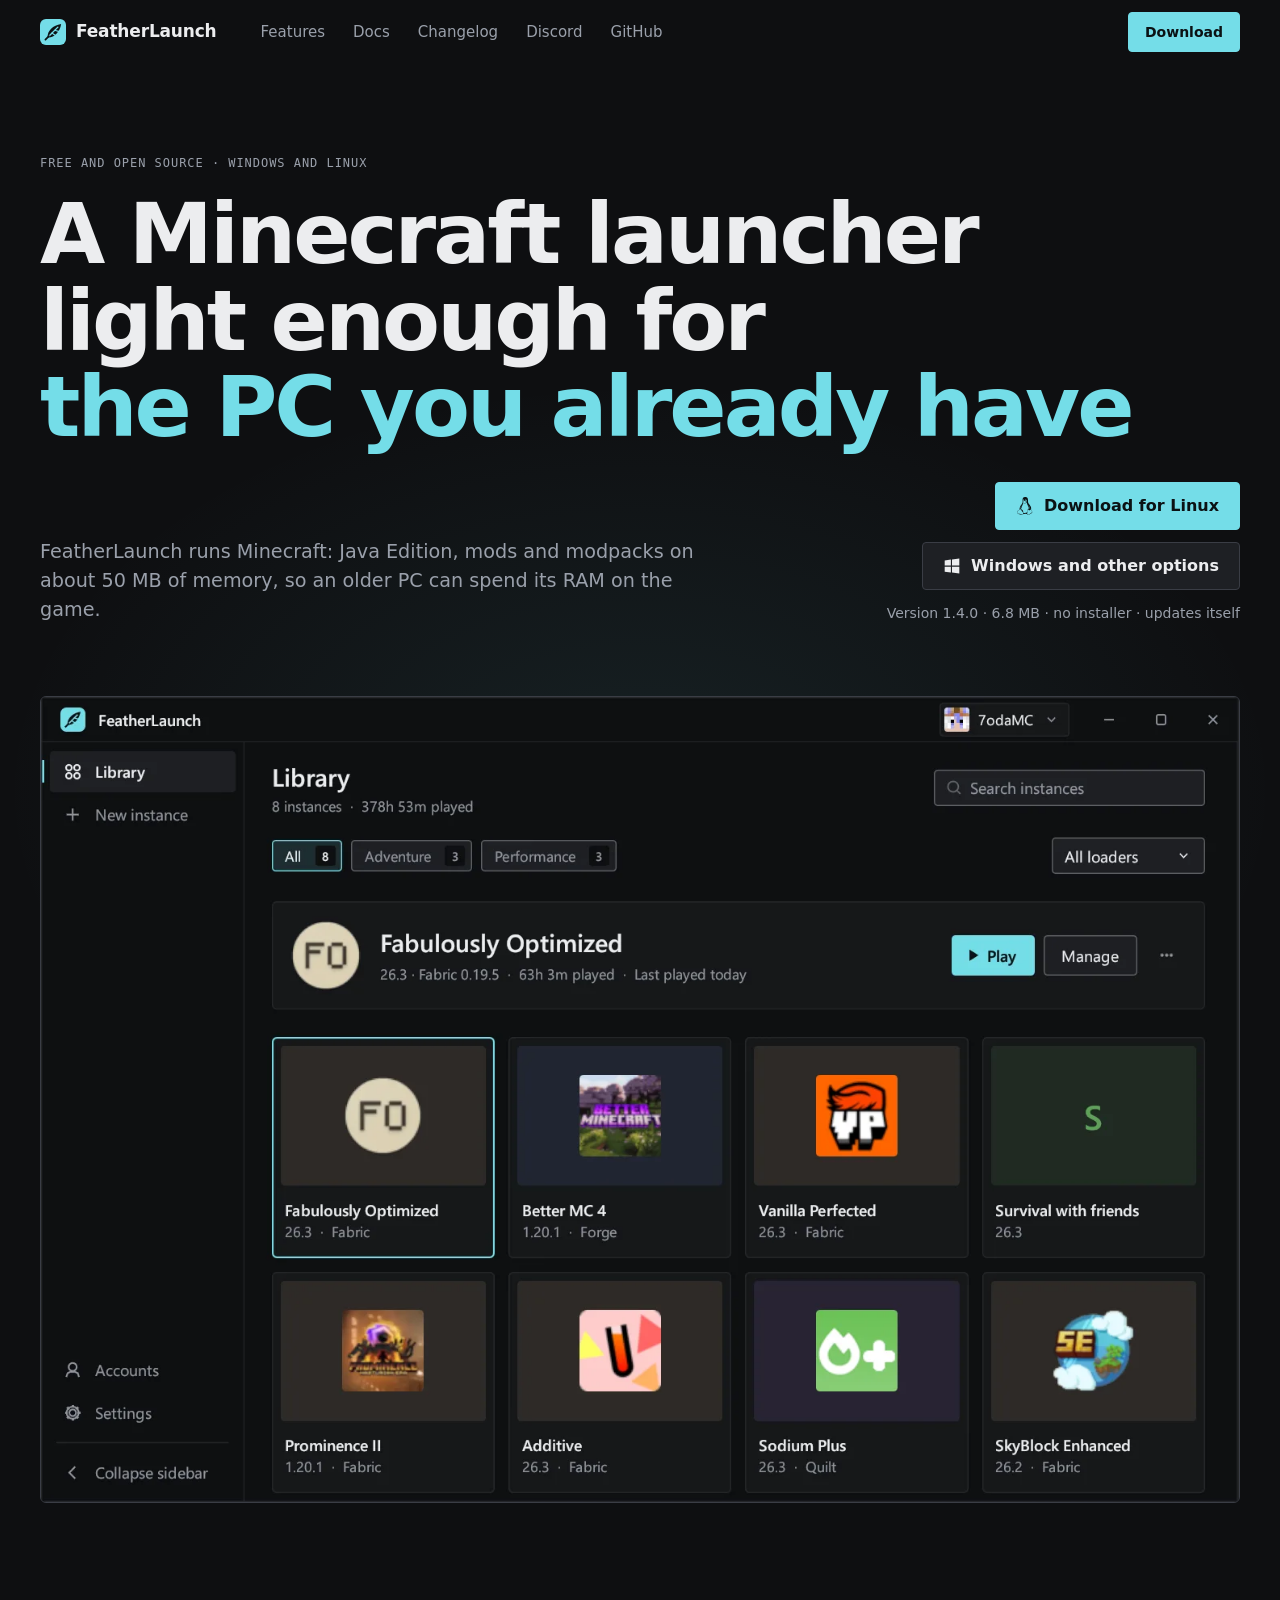
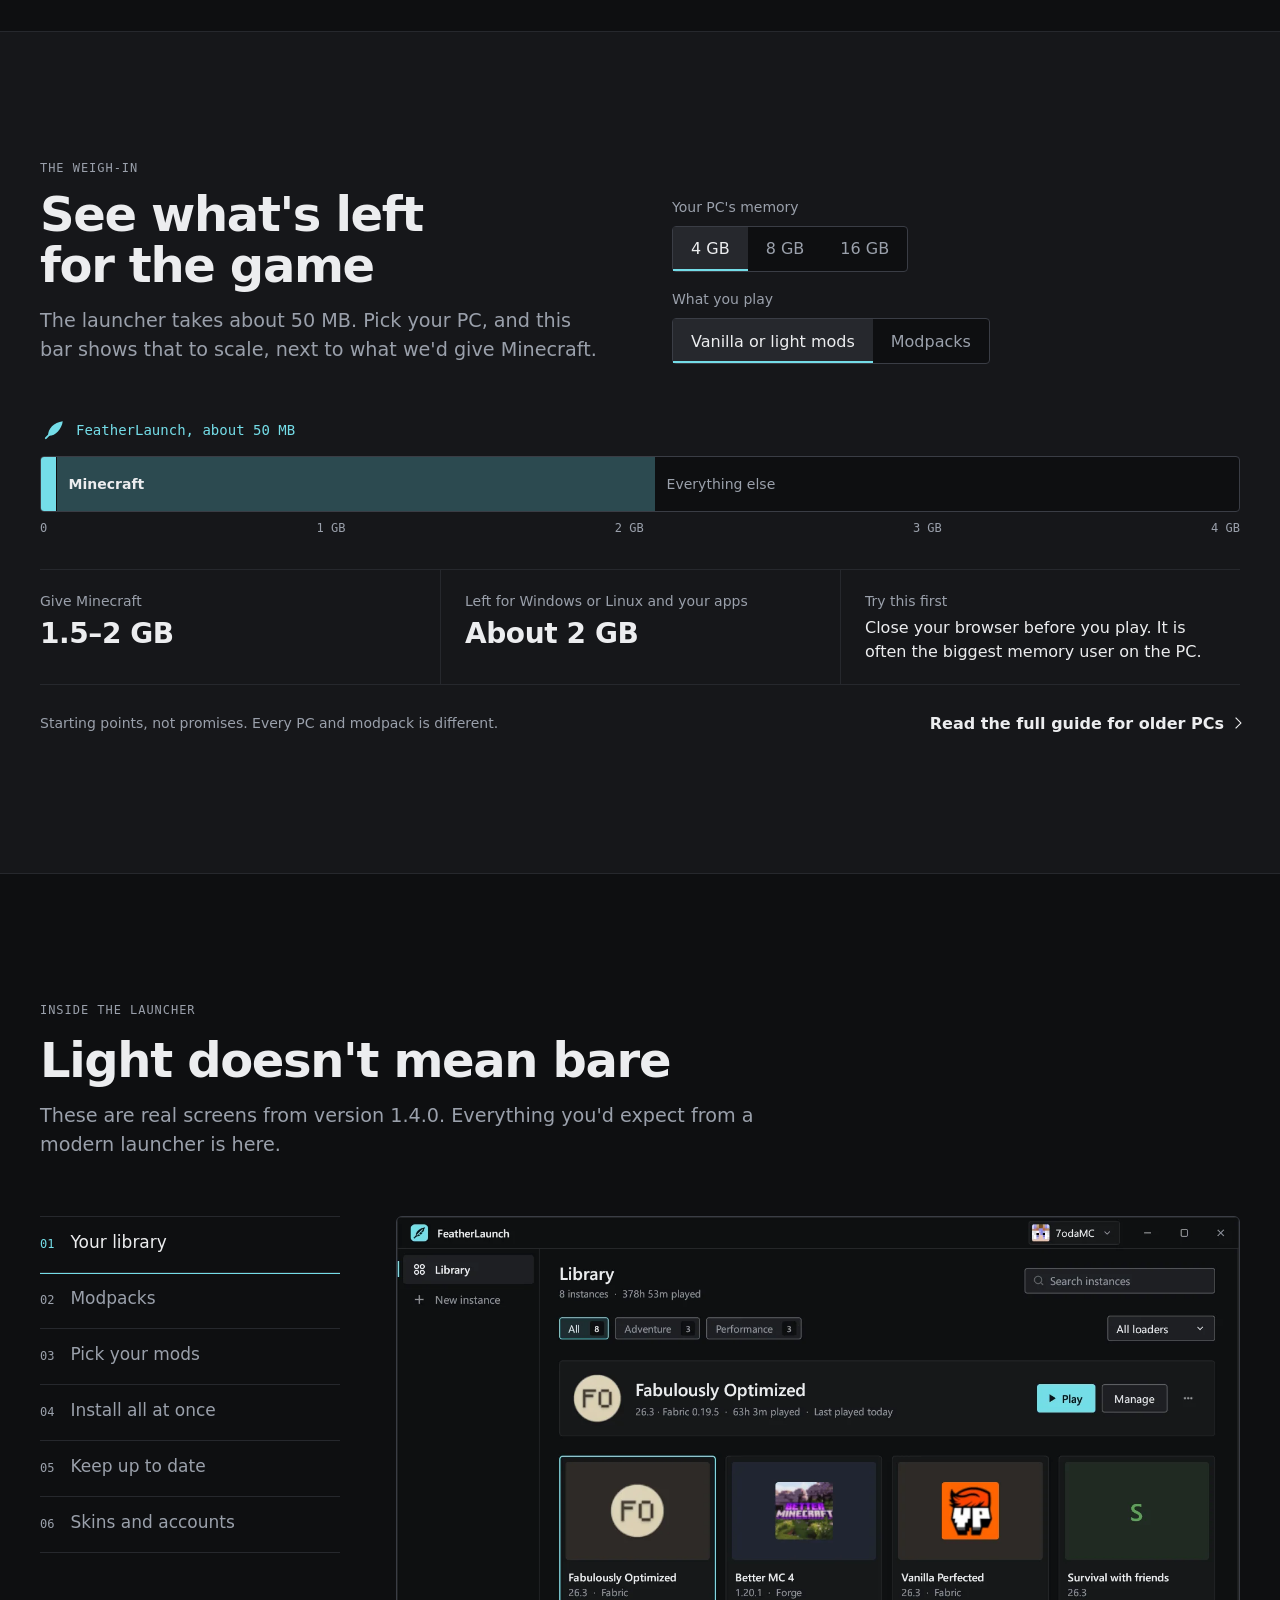
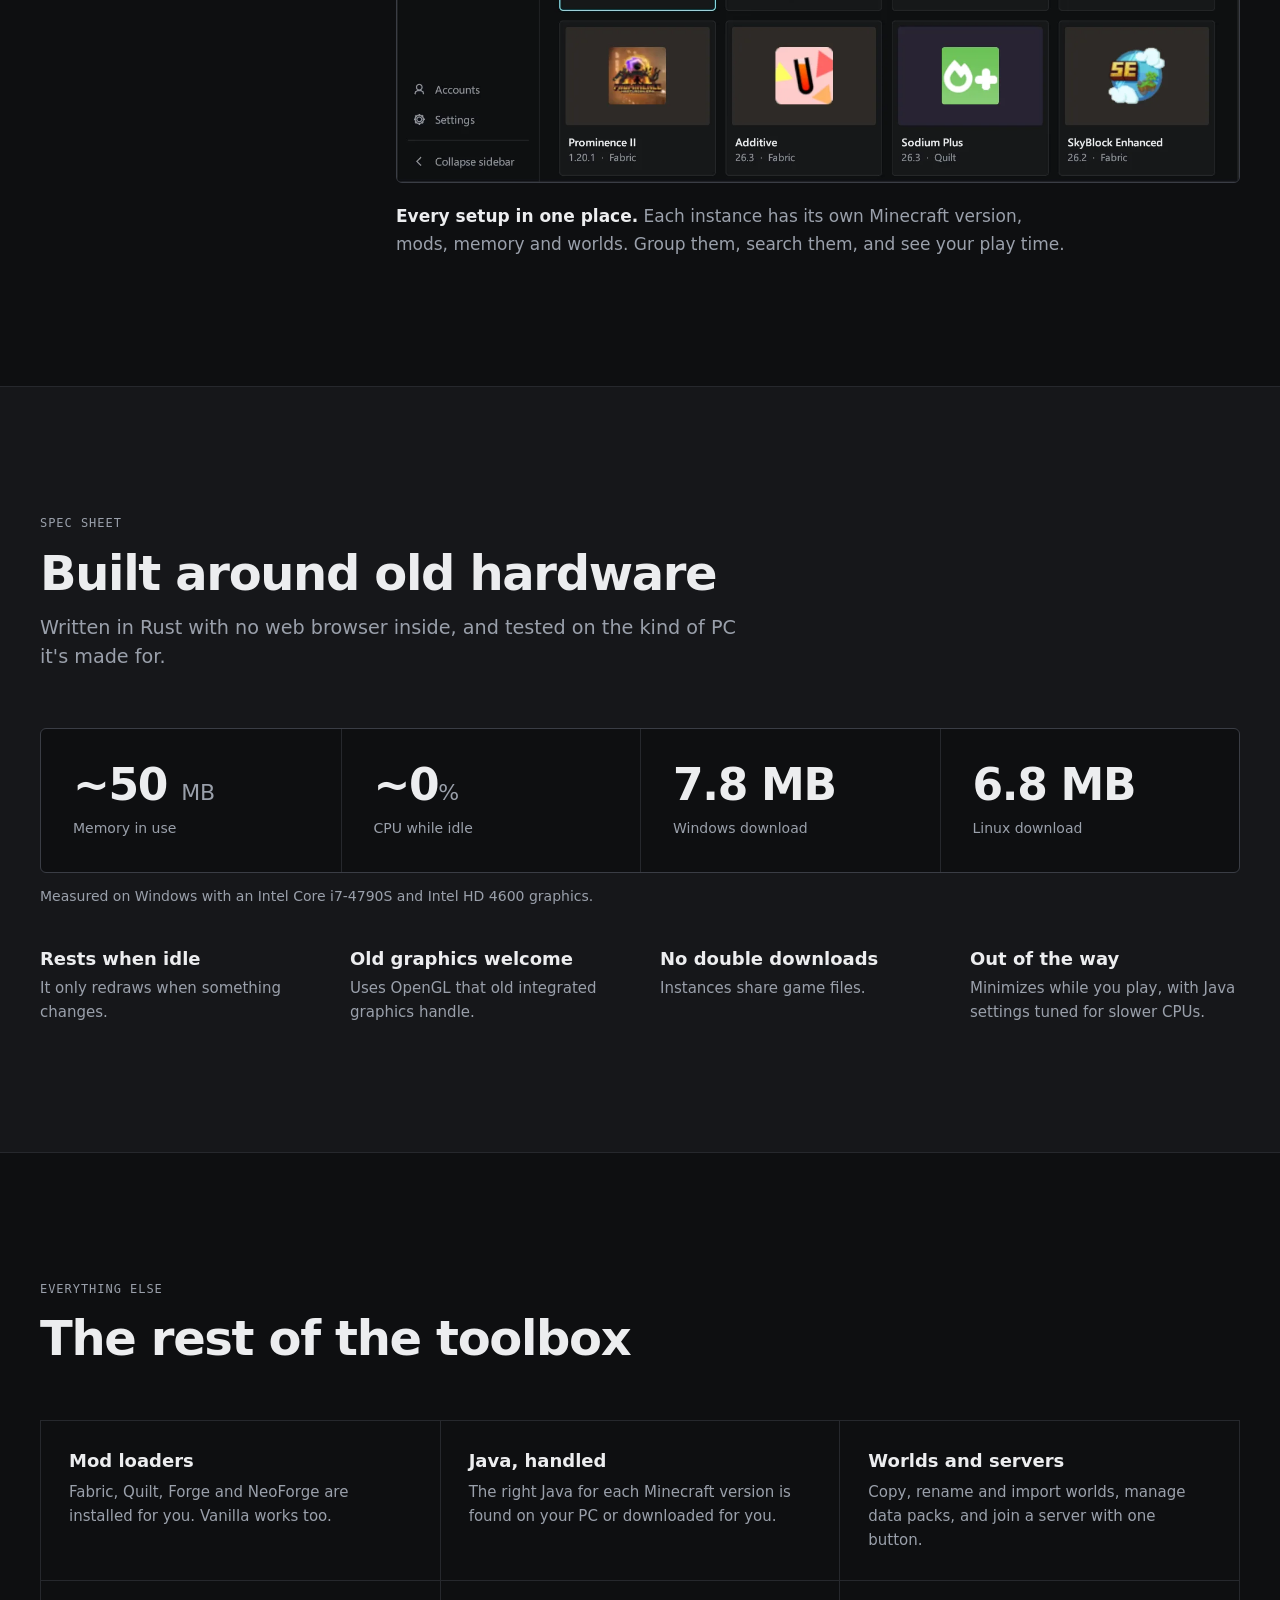
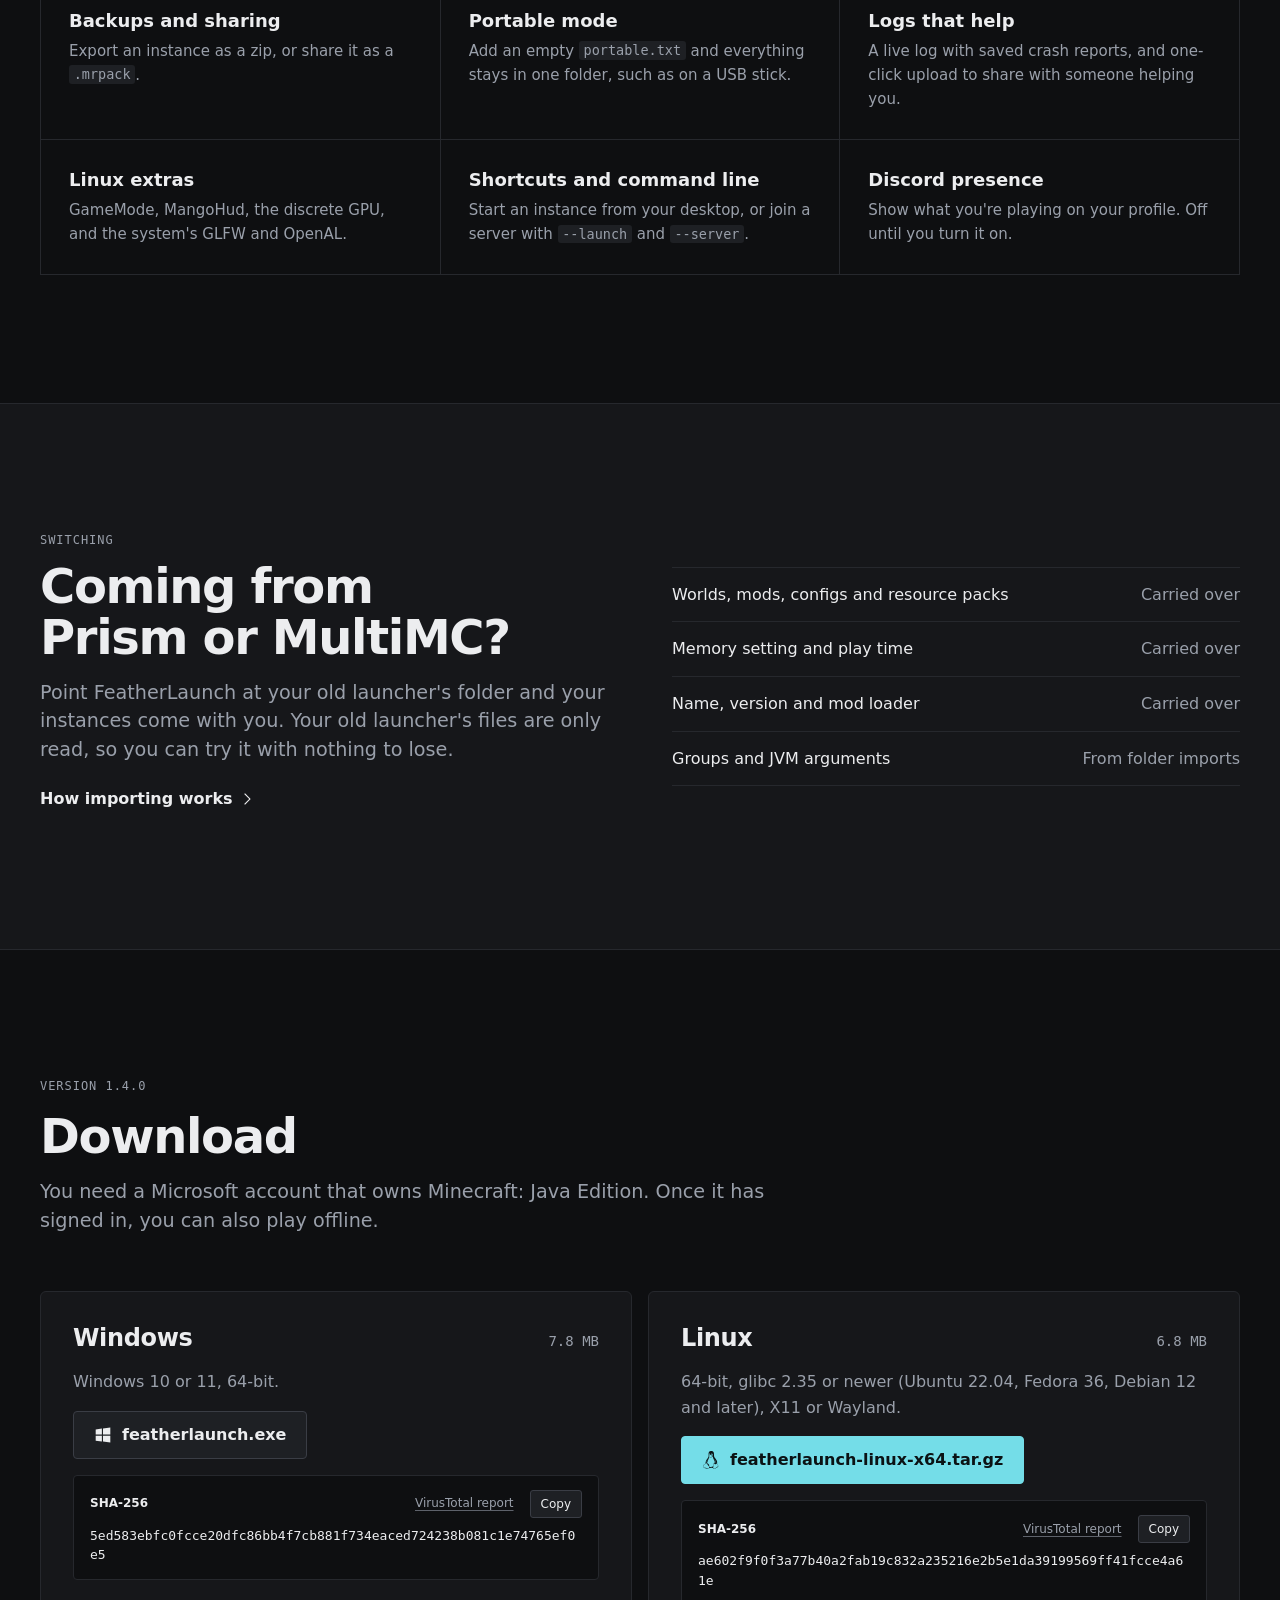
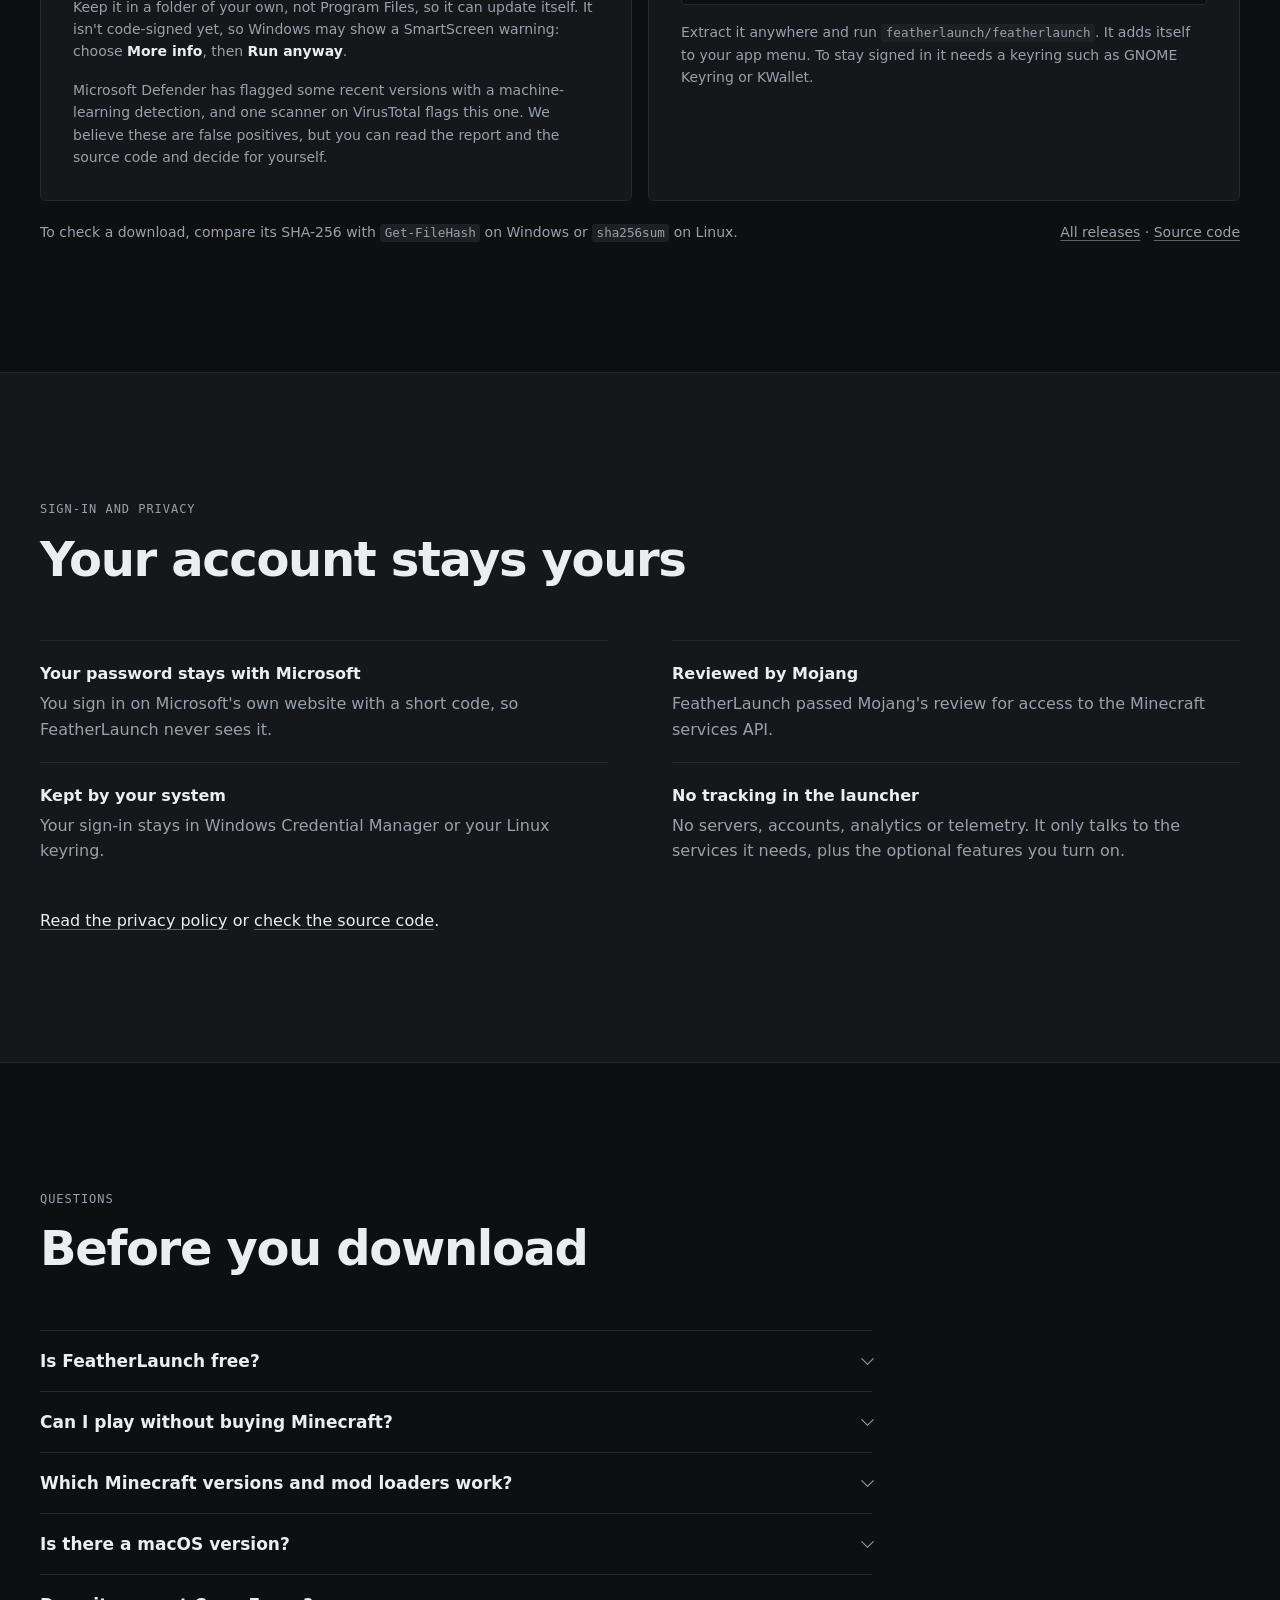
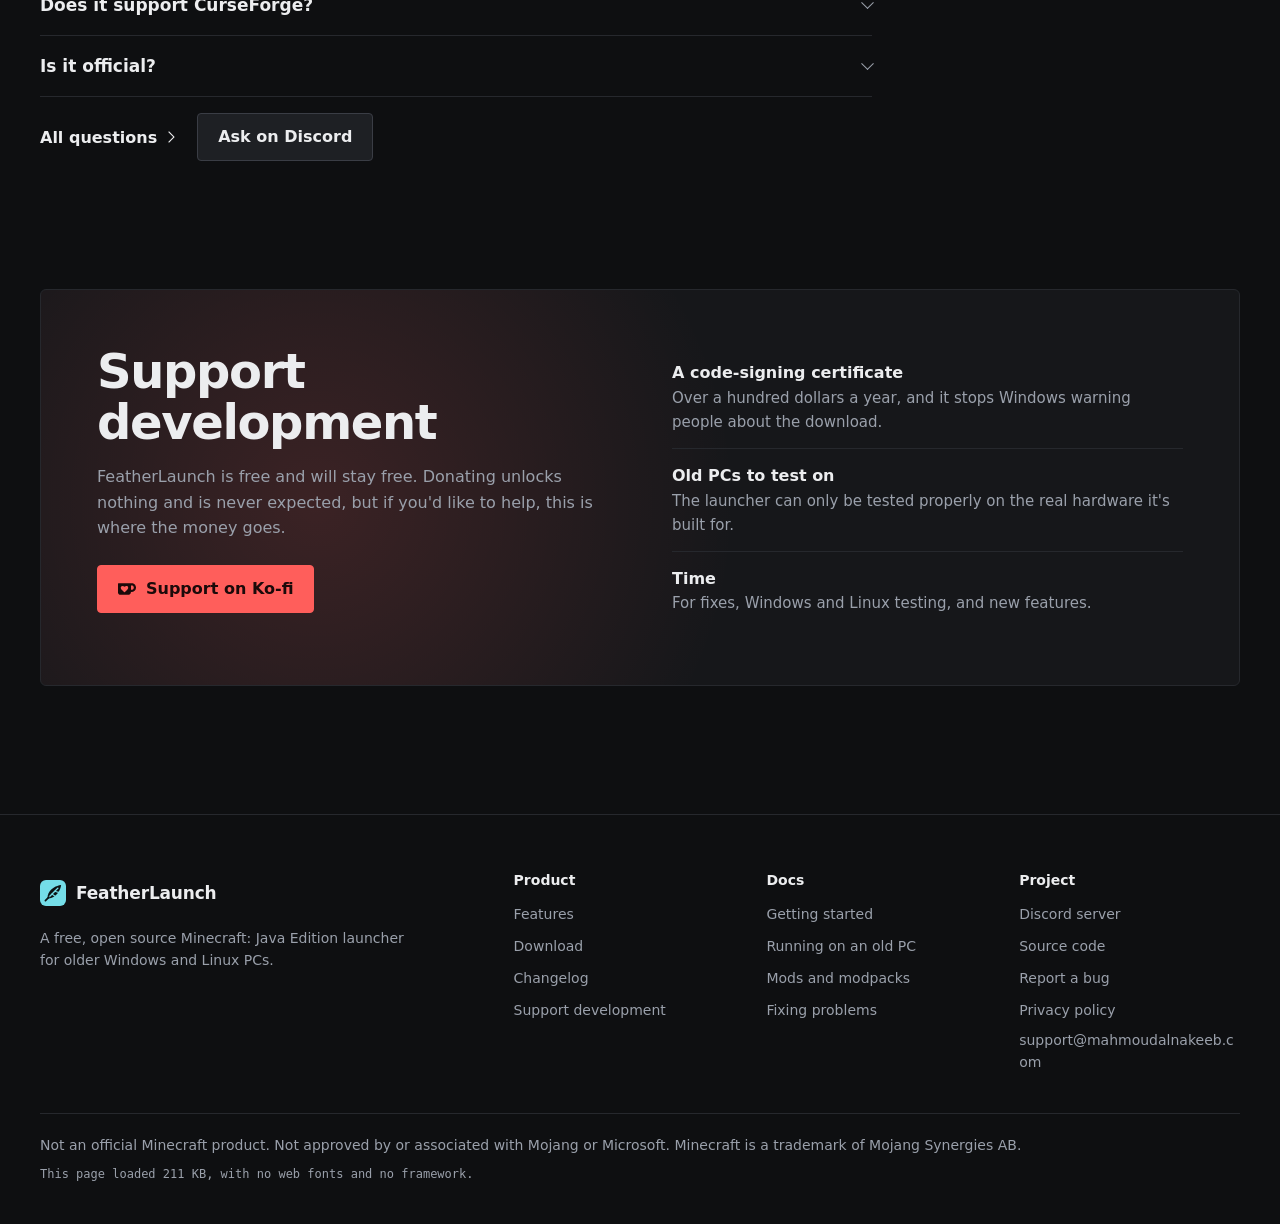
==== commit 85ed6a4a: "Link the Discord server and fix overflow at mid widths" ====
--- a/index.html
+++ b/index.html
@@ -35,7 +35,10 @@
   "@type": "SoftwareApplication",
   "name": "FeatherLaunch",
   "url": "https://featherlaunch.mahmoudalnakeeb.com/",
-  "sameAs": "https://github.com/mahmoudalnkeeb/featherlaunch",
+  "sameAs": [
+    "https://github.com/mahmoudalnkeeb/featherlaunch",
+    "https://discord.gg/GPc9praqk3"
+  ],
   "description": "A free, lightweight Minecraft: Java Edition launcher for older Windows and Linux PCs, with Modrinth mods and modpacks, mod loaders and Microsoft sign-in.",
   "applicationCategory": "GameApplication",
   "operatingSystem": "Windows 10, Windows 11, Linux",
@@ -152,6 +155,7 @@
       <a class="hide-sm" href="/#features">Features</a>
       <a href="/docs/">Docs</a>
       <a class="hide-sm" href="/changelog/">Changelog</a>
+      <a class="hide-sm" href="https://discord.gg/GPc9praqk3" rel="noopener">Discord</a>
       <a class="hide-sm" href="https://github.com/mahmoudalnkeeb/featherlaunch" rel="noopener">GitHub</a>
       <a class="btn small primary" href="/#download">Download</a>
     </nav>
@@ -422,7 +426,10 @@
           <p>No. It isn't approved by or associated with Mojang or Microsoft.</p>
         </details>
       </div>
-      <a class="more" href="/docs/faq/">All questions</a>
+      <div class="faq-more">
+        <a class="more" href="/docs/faq/">All questions</a>
+        <a class="btn" href="https://discord.gg/GPc9praqk3" rel="noopener">Ask on Discord</a>
+      </div>
     </div>
   </section>
 
@@ -472,6 +479,7 @@
       <div>
         <h2>Project</h2>
         <ul>
+          <li><a href="https://discord.gg/GPc9praqk3" rel="noopener">Discord server</a></li>
           <li><a href="https://github.com/mahmoudalnkeeb/featherlaunch" rel="noopener">Source code</a></li>
           <li><a href="https://github.com/mahmoudalnkeeb/featherlaunch/issues" rel="noopener">Report a bug</a></li>
           <li><a href="/privacy.html">Privacy policy</a></li>
--- a/assets/css/site.css
+++ b/assets/css/site.css
@@ -115,7 +115,7 @@
 .bar nav a:not(.btn) { display: inline-flex; align-items: center; min-height: 44px; padding: 0 12px; color: var(--muted); font-size: .9375rem; text-decoration: none; }
 .bar nav a:not(.btn):hover, .bar nav a[aria-current] { color: var(--text); }
 .bar nav .btn { margin-left: auto; }
-@media (max-width: 760px) {
+@media (max-width: 900px) {
   .bar .wrap { gap: 8px; }
   .bar nav a.hide-sm:not(.btn) { display: none; }
   .bar nav a:not(.btn) { padding: 0 8px; }
@@ -292,6 +292,8 @@
 .faq details[open] summary::after { transform: rotate(-135deg) translate(-2px, -2px); }
 .faq details p { padding-bottom: 20px; color: var(--muted); }
 
+.faq-more { display: flex; flex-wrap: wrap; align-items: center; gap: 12px 24px; margin-top: 16px; }
+
 /* Support. The coral and its glow are Ko-fi's, and stay on purpose. */
 .support { position: relative; display: grid; grid-template-columns: minmax(0, 1fr) minmax(0, 1fr); gap: 32px 64px; padding: clamp(24px, 5vw, 56px); background: var(--surface); border: 1px solid var(--line); border-radius: var(--r-lg); overflow: hidden; }
 .support::before { content: ""; position: absolute; left: -12%; bottom: -60%; width: 70%; aspect-ratio: 1; background: radial-gradient(closest-side, rgb(255 94 91 / .16), transparent); pointer-events: none; }
@@ -307,12 +309,13 @@
 .foot { margin-top: var(--section); border-top: 1px solid var(--line); padding-block: 56px 40px; }
 .foot-grid { display: grid; grid-template-columns: minmax(0, 2fr) repeat(3, minmax(0, 1fr)); gap: 32px; }
 .foot h2 { font: 600 var(--fs-label)/1.4 var(--sans); letter-spacing: 0; margin-bottom: 8px; }
-.foot li a { display: inline-flex; align-items: center; min-height: 32px; color: var(--muted); font-size: var(--fs-label); text-decoration: none; }
+.foot li a { display: inline-flex; align-items: center; max-width: 100%; min-height: 32px; overflow-wrap: anywhere; color: var(--muted); font-size: var(--fs-label); text-decoration: none; }
 .foot li a:hover { color: var(--text); }
 .foot-note { margin-top: 12px; max-width: 26em; }
 .foot-base { display: flex; flex-wrap: wrap; justify-content: space-between; gap: 8px 32px; margin-top: 40px; padding-top: 20px; border-top: 1px solid var(--line); }
 #weight { font-family: var(--mono); font-size: var(--fs-caption); }
-@media (max-width: 760px) { .foot-grid { grid-template-columns: 1fr 1fr; } .foot-grid > :first-child { grid-column: 1 / -1; } }
+@media (max-width: 1040px) { .foot-grid { grid-template-columns: 1fr 1fr 1fr; } .foot-grid > :first-child { grid-column: 1 / -1; } }
+@media (max-width: 640px) { .foot-grid { grid-template-columns: 1fr 1fr; } }
 @media (pointer: coarse) { .foot li a { min-height: 44px; } }
 
 /* Plain pages: privacy, changelog, not found */
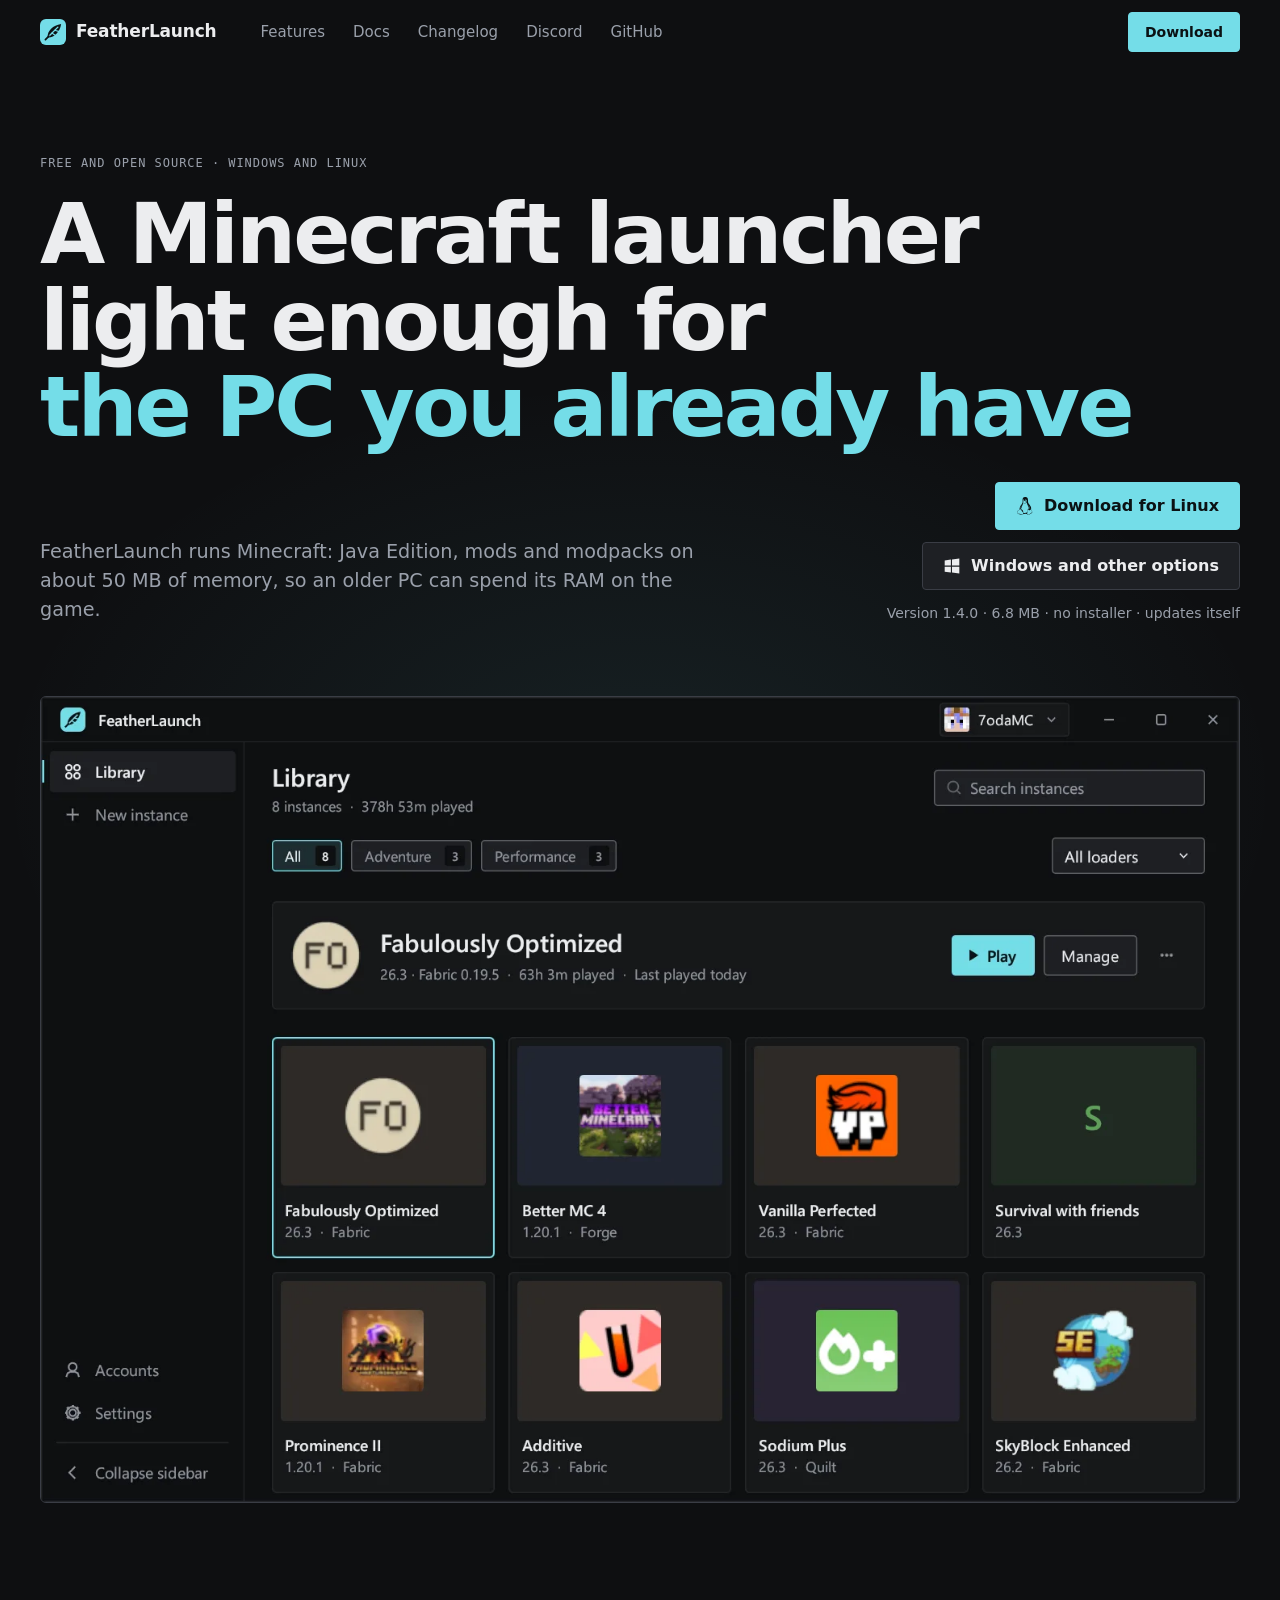
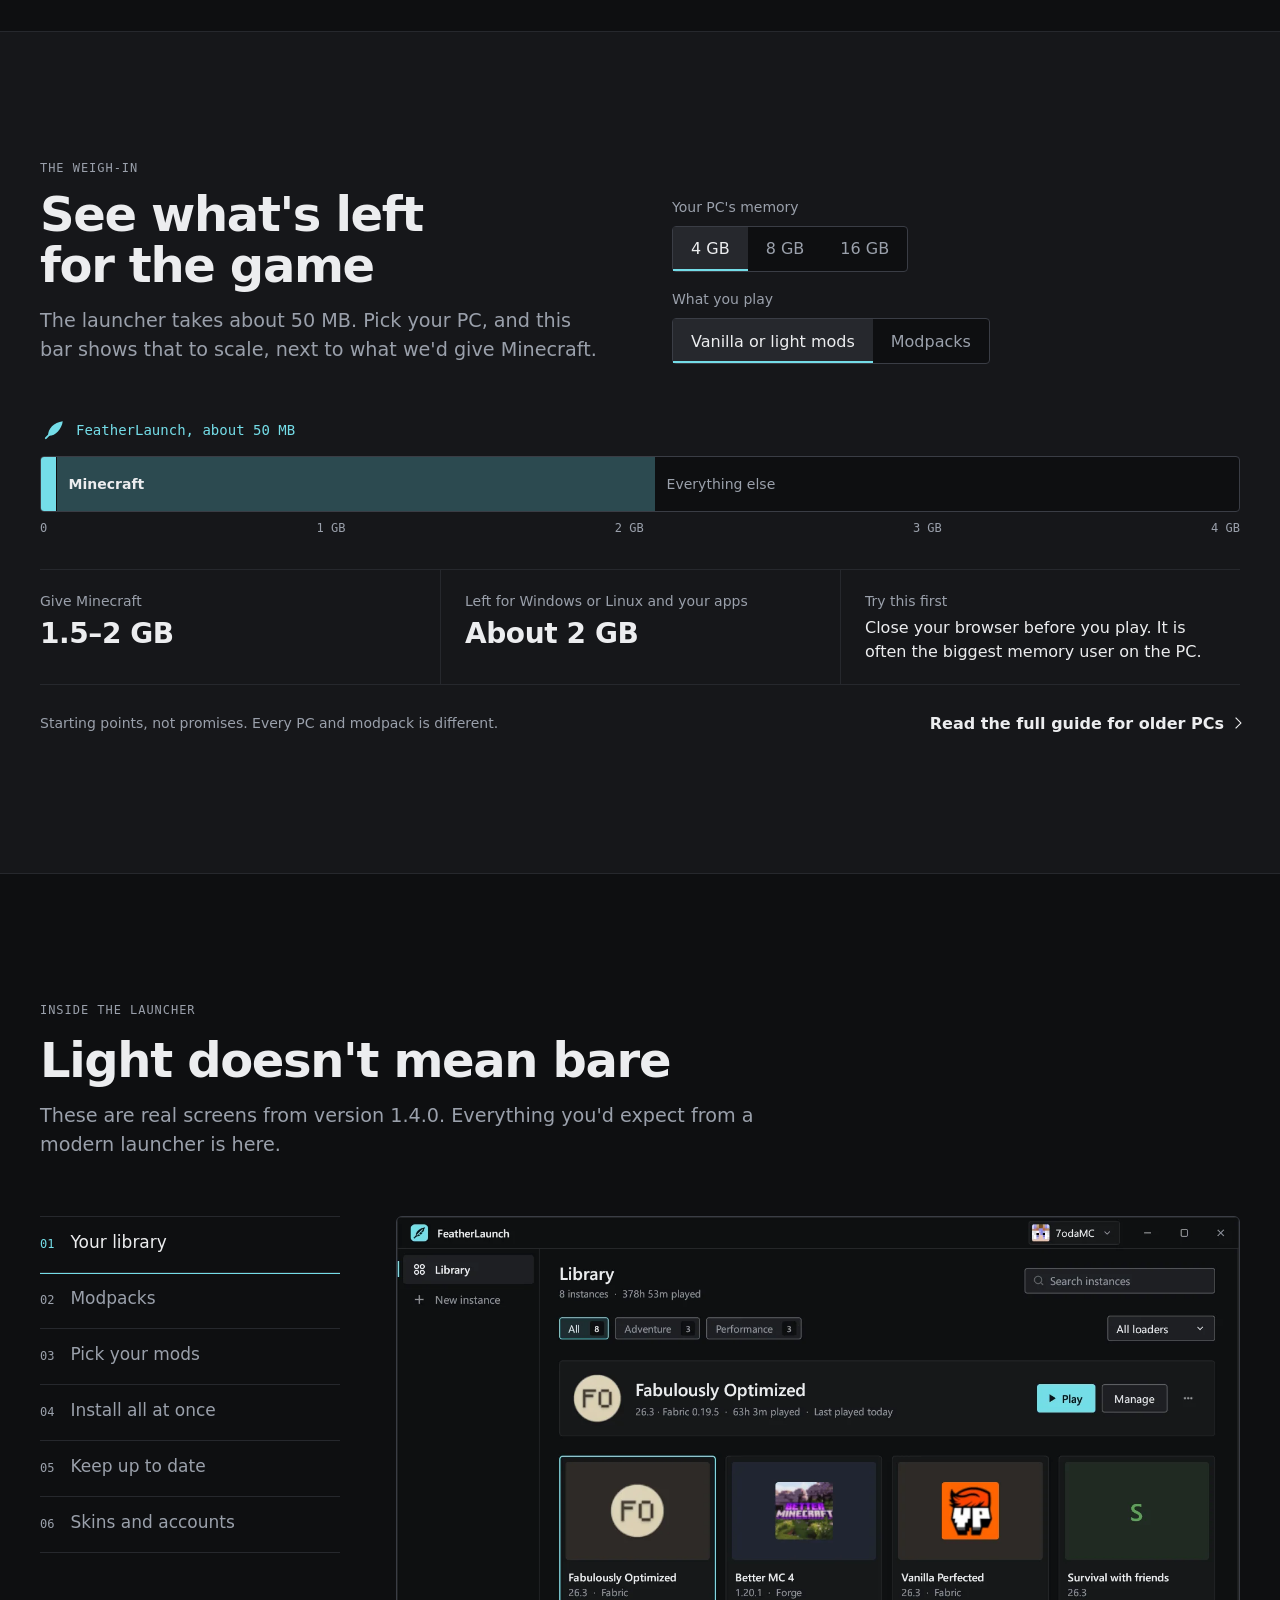
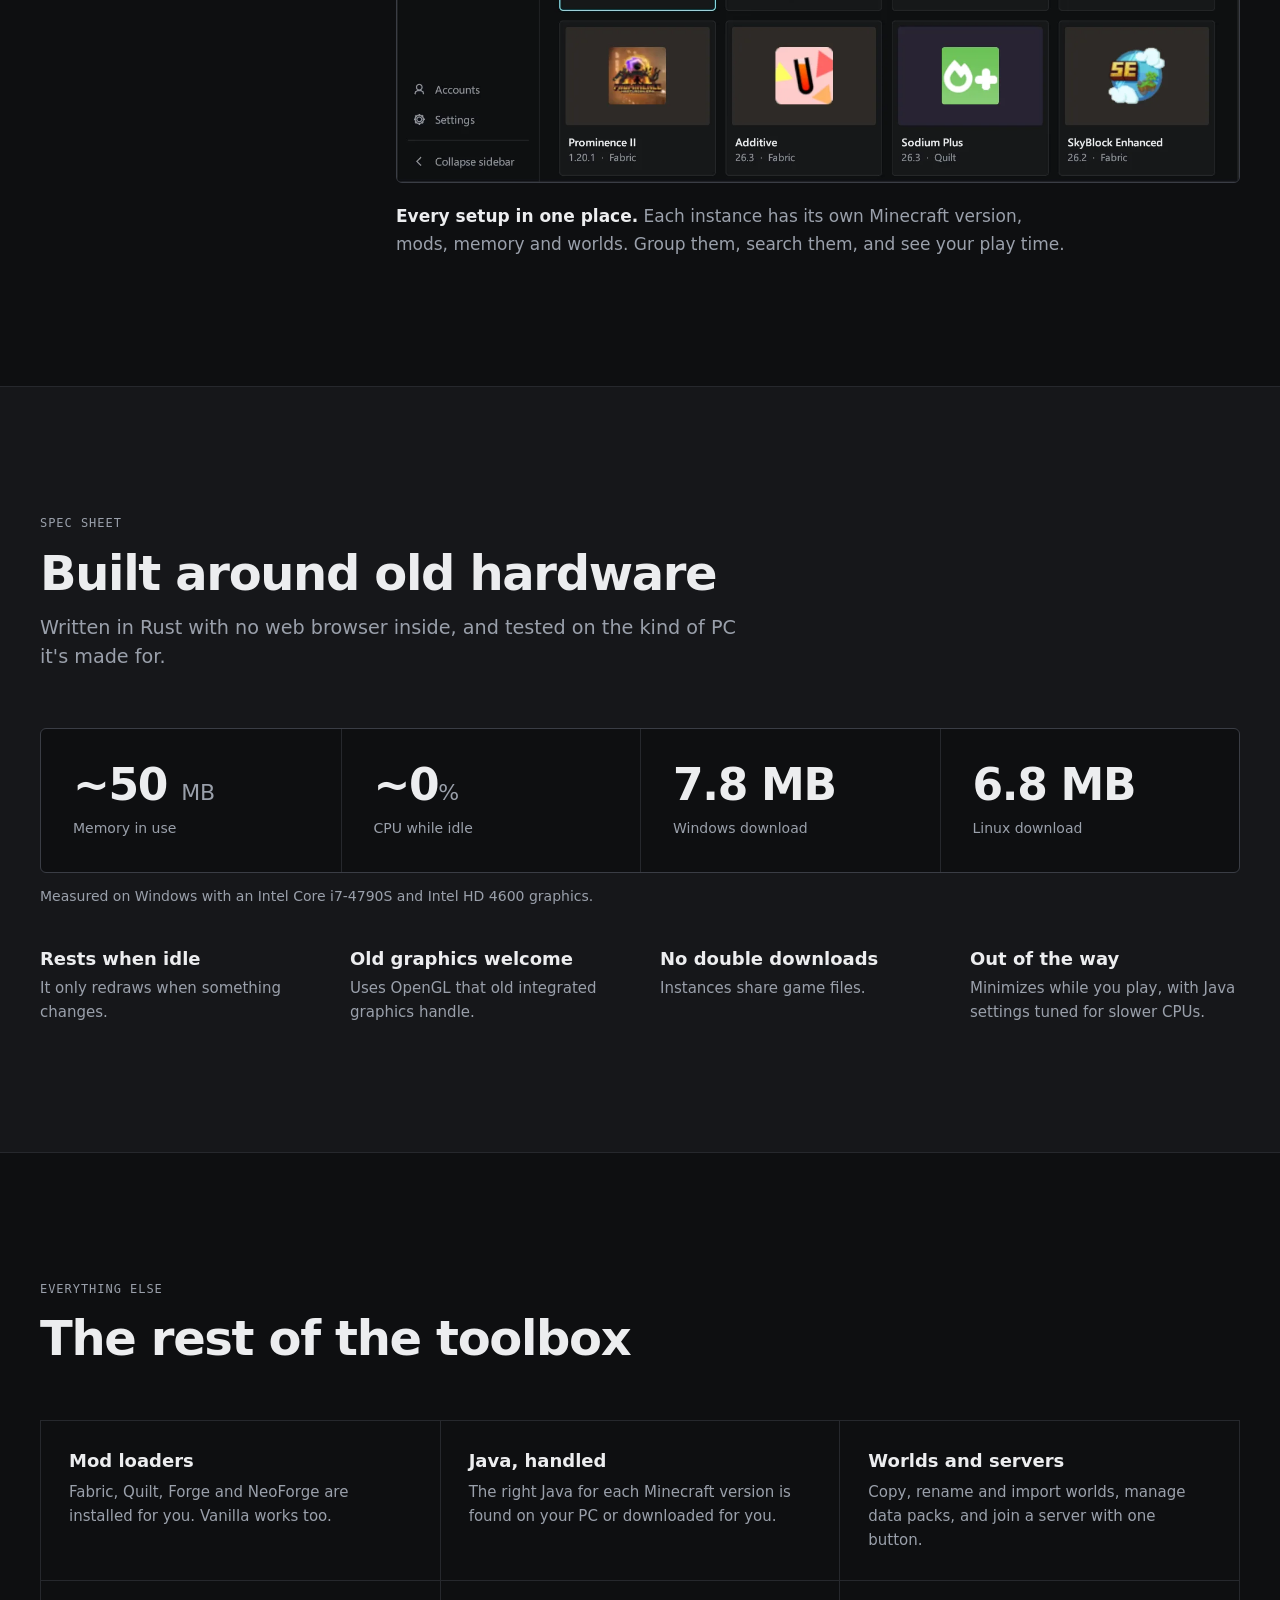
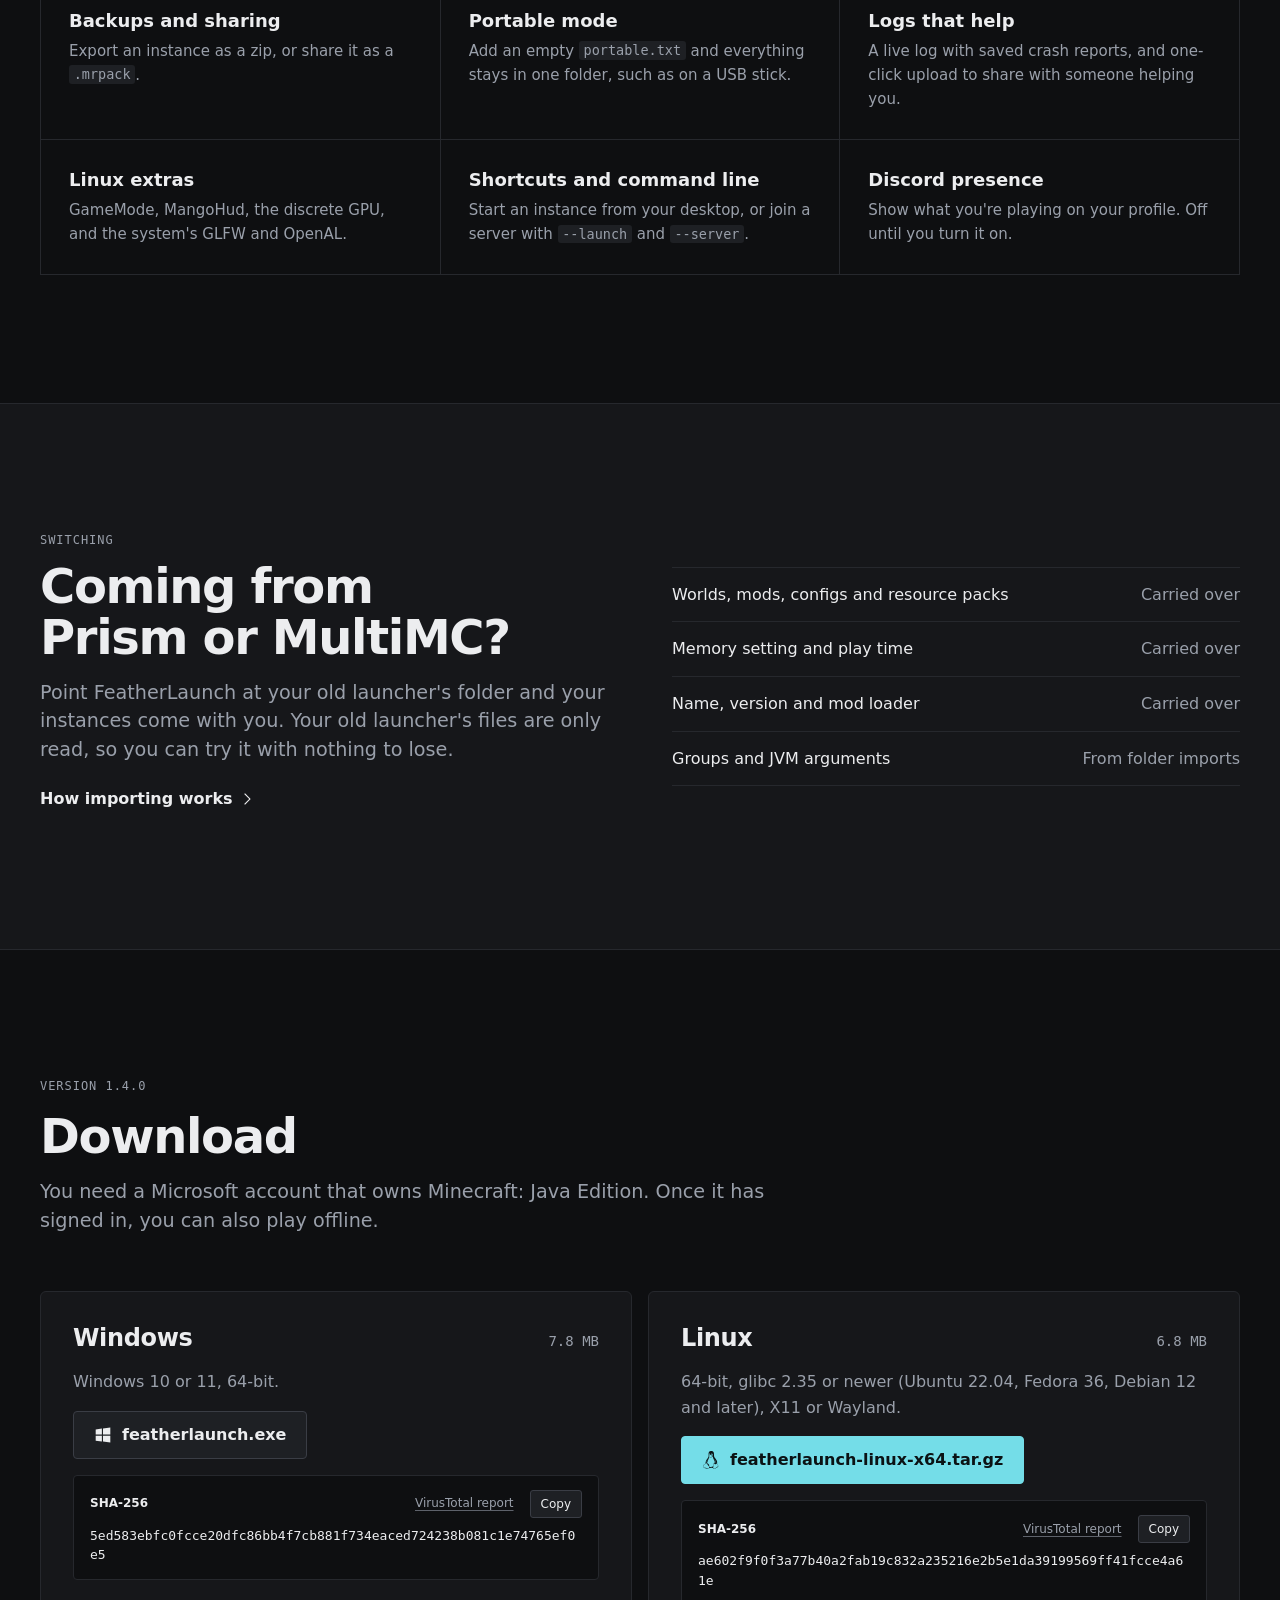
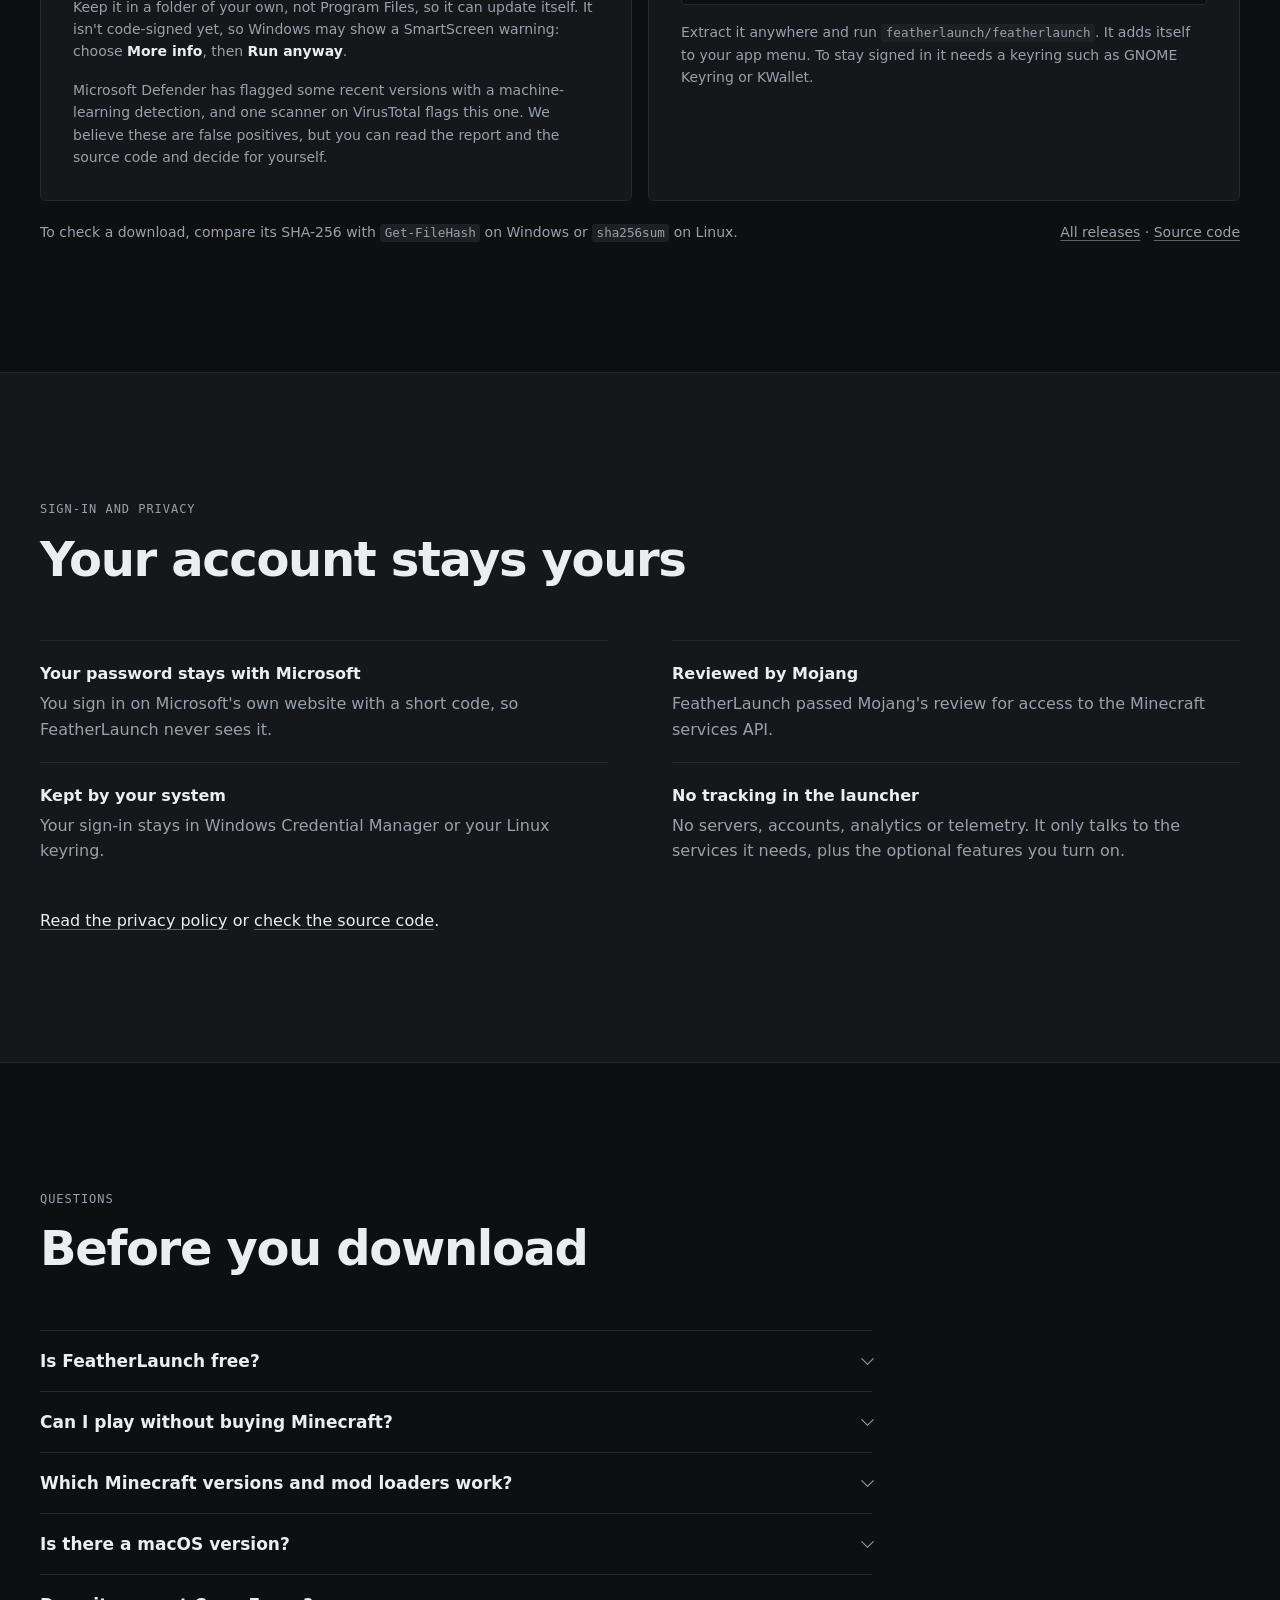
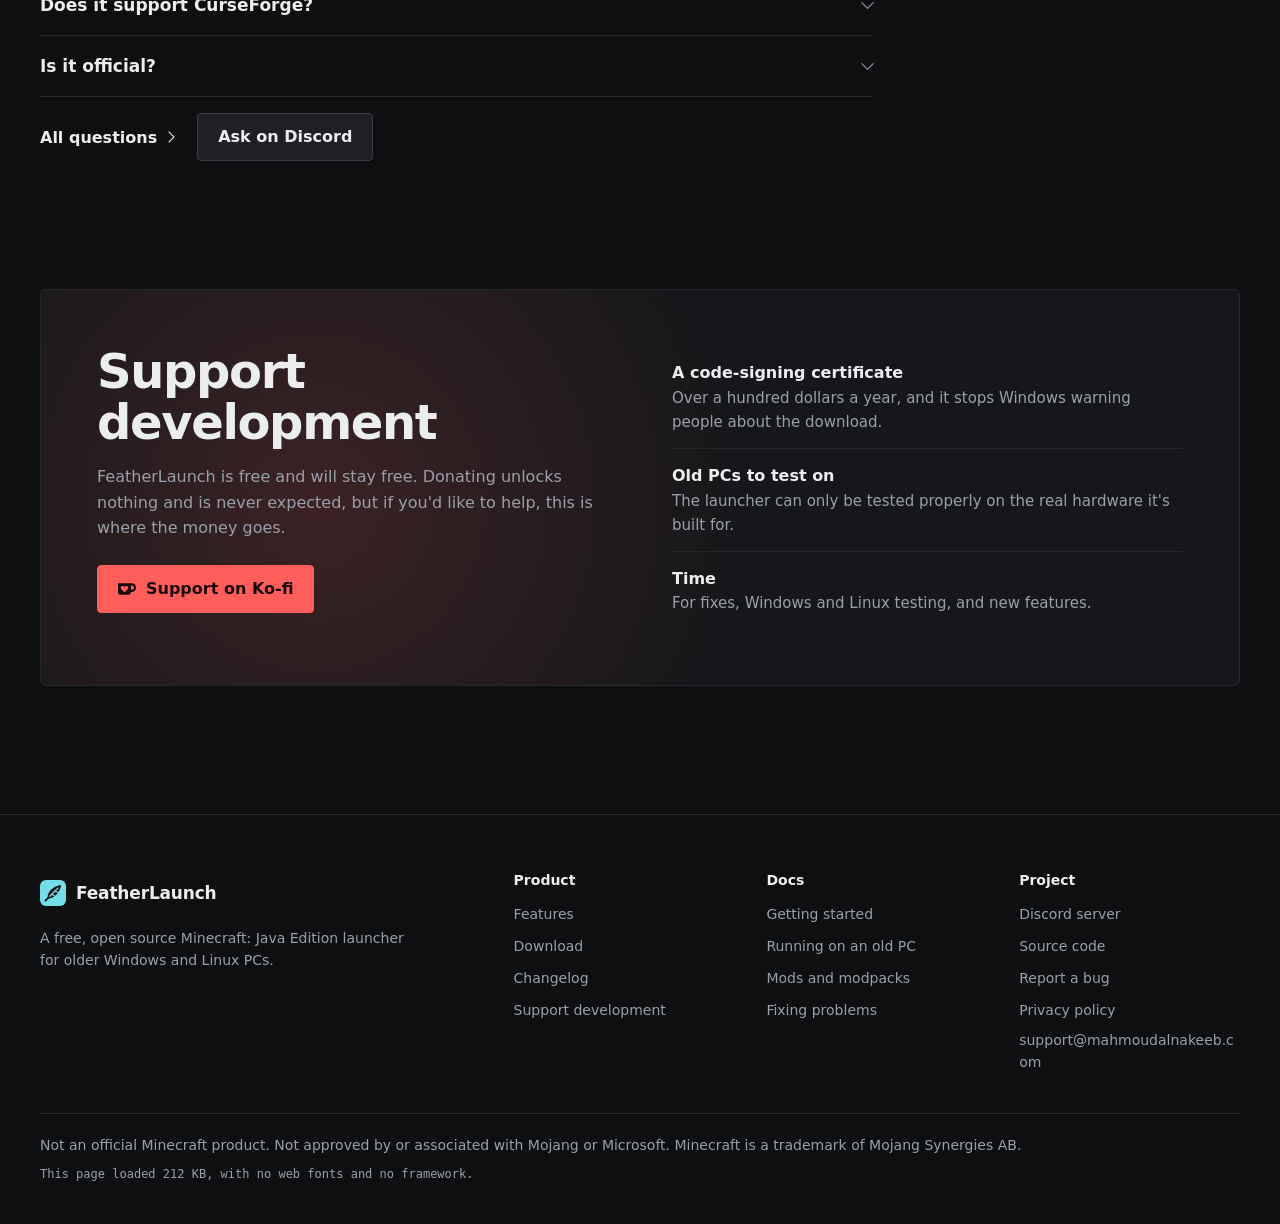
==== commit e985e009: "Give the link preview image a content-based address" ====
--- a/index.html
+++ b/index.html
@@ -23,11 +23,14 @@
 <meta property="og:url" content="https://featherlaunch.mahmoudalnakeeb.com/">
 <meta property="og:title" content="FeatherLaunch: a lightweight Minecraft launcher for low-end PCs">
 <meta property="og:description" content="Free Minecraft: Java Edition launcher for older Windows and Linux PCs, with Modrinth mods and modpacks and Microsoft sign-in.">
-<meta property="og:image" content="https://featherlaunch.mahmoudalnakeeb.com/assets/img/social.jpg?v=1.4.0">
+<meta property="og:image" content="https://featherlaunch.mahmoudalnakeeb.com/assets/img/social-9724d7353c.jpg">
+<meta property="og:image:type" content="image/jpeg">
 <meta property="og:image:width" content="1200">
 <meta property="og:image:height" content="630">
 <meta property="og:image:alt" content="FeatherLaunch, a free Minecraft launcher for older Windows and Linux PCs, showing its library window">
 <meta name="twitter:card" content="summary_large_image">
+<meta name="twitter:image" content="https://featherlaunch.mahmoudalnakeeb.com/assets/img/social-9724d7353c.jpg">
+<meta name="twitter:image:alt" content="FeatherLaunch, a free Minecraft launcher for older Windows and Linux PCs, showing its library window">
 <link rel="alternate" type="application/atom+xml" title="FeatherLaunch releases" href="https://github.com/mahmoudalnkeeb/featherlaunch/releases.atom">
 <script type="application/ld+json">
 {
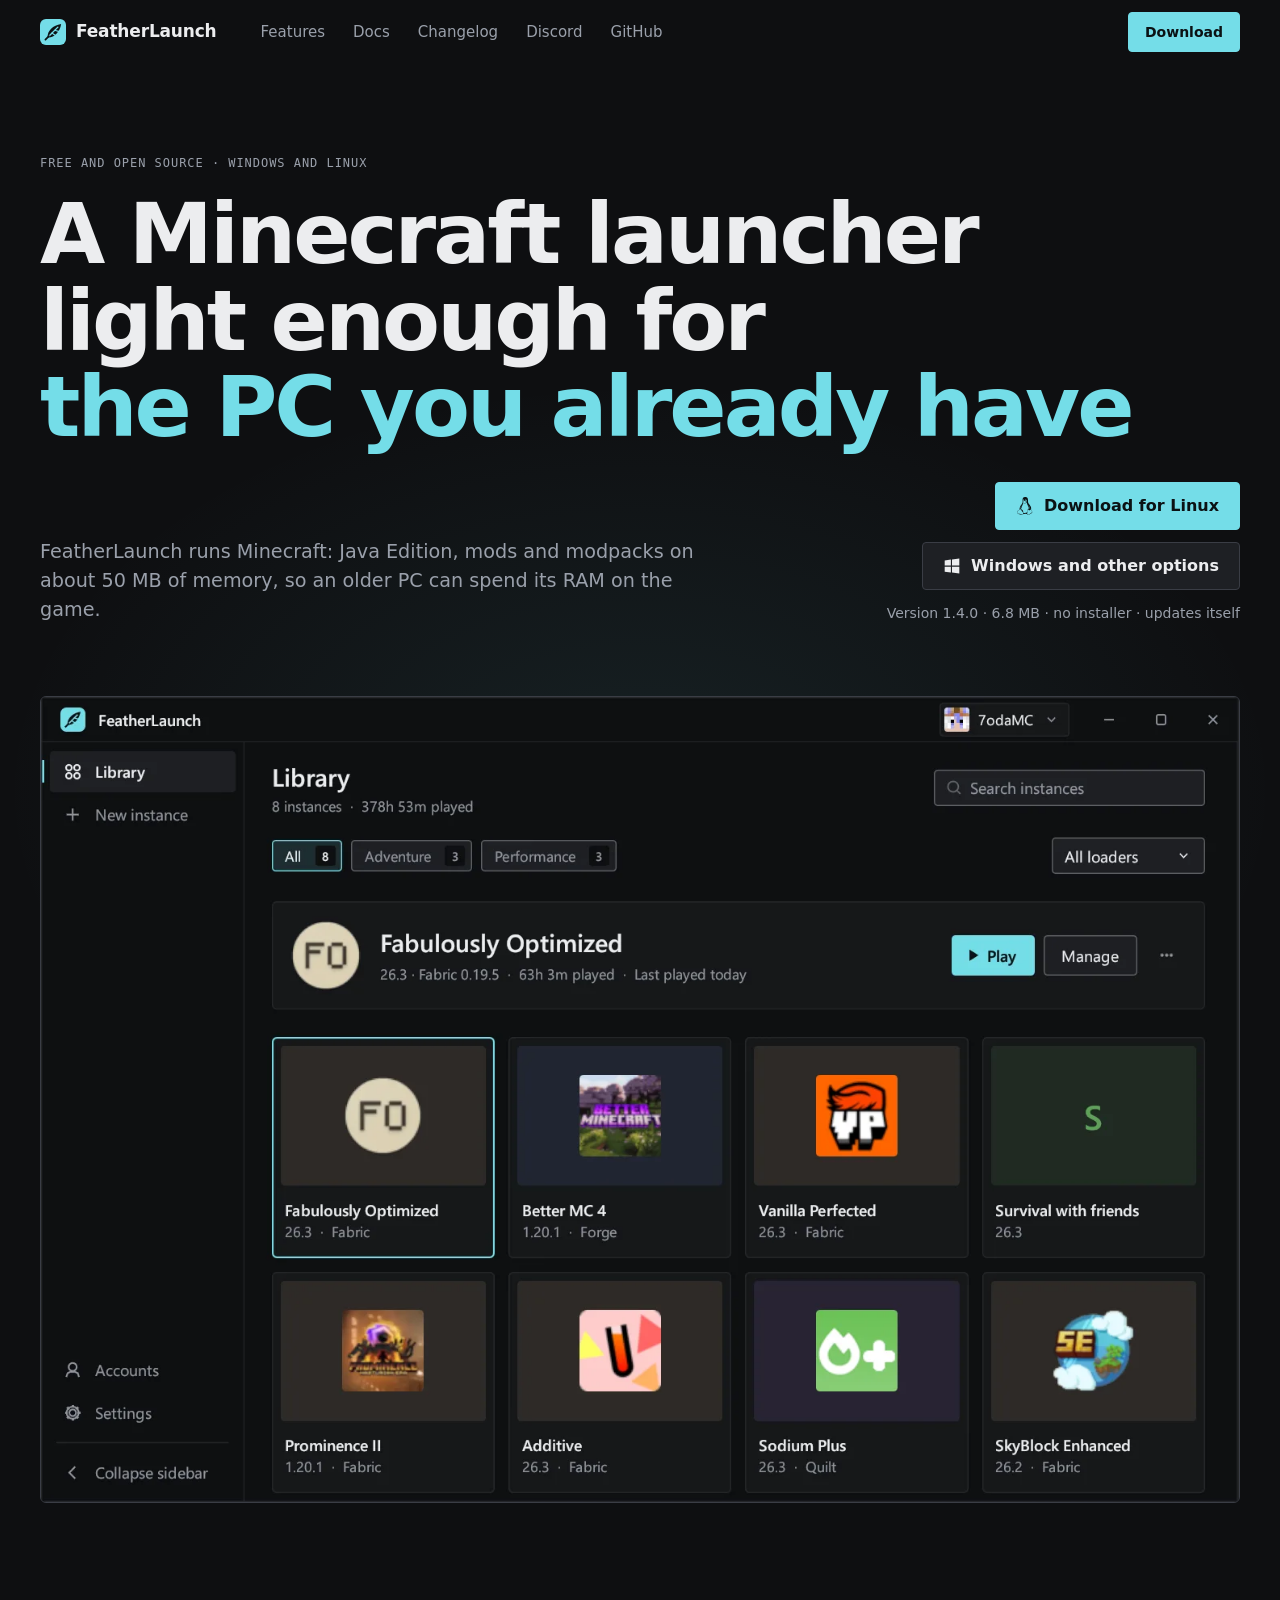
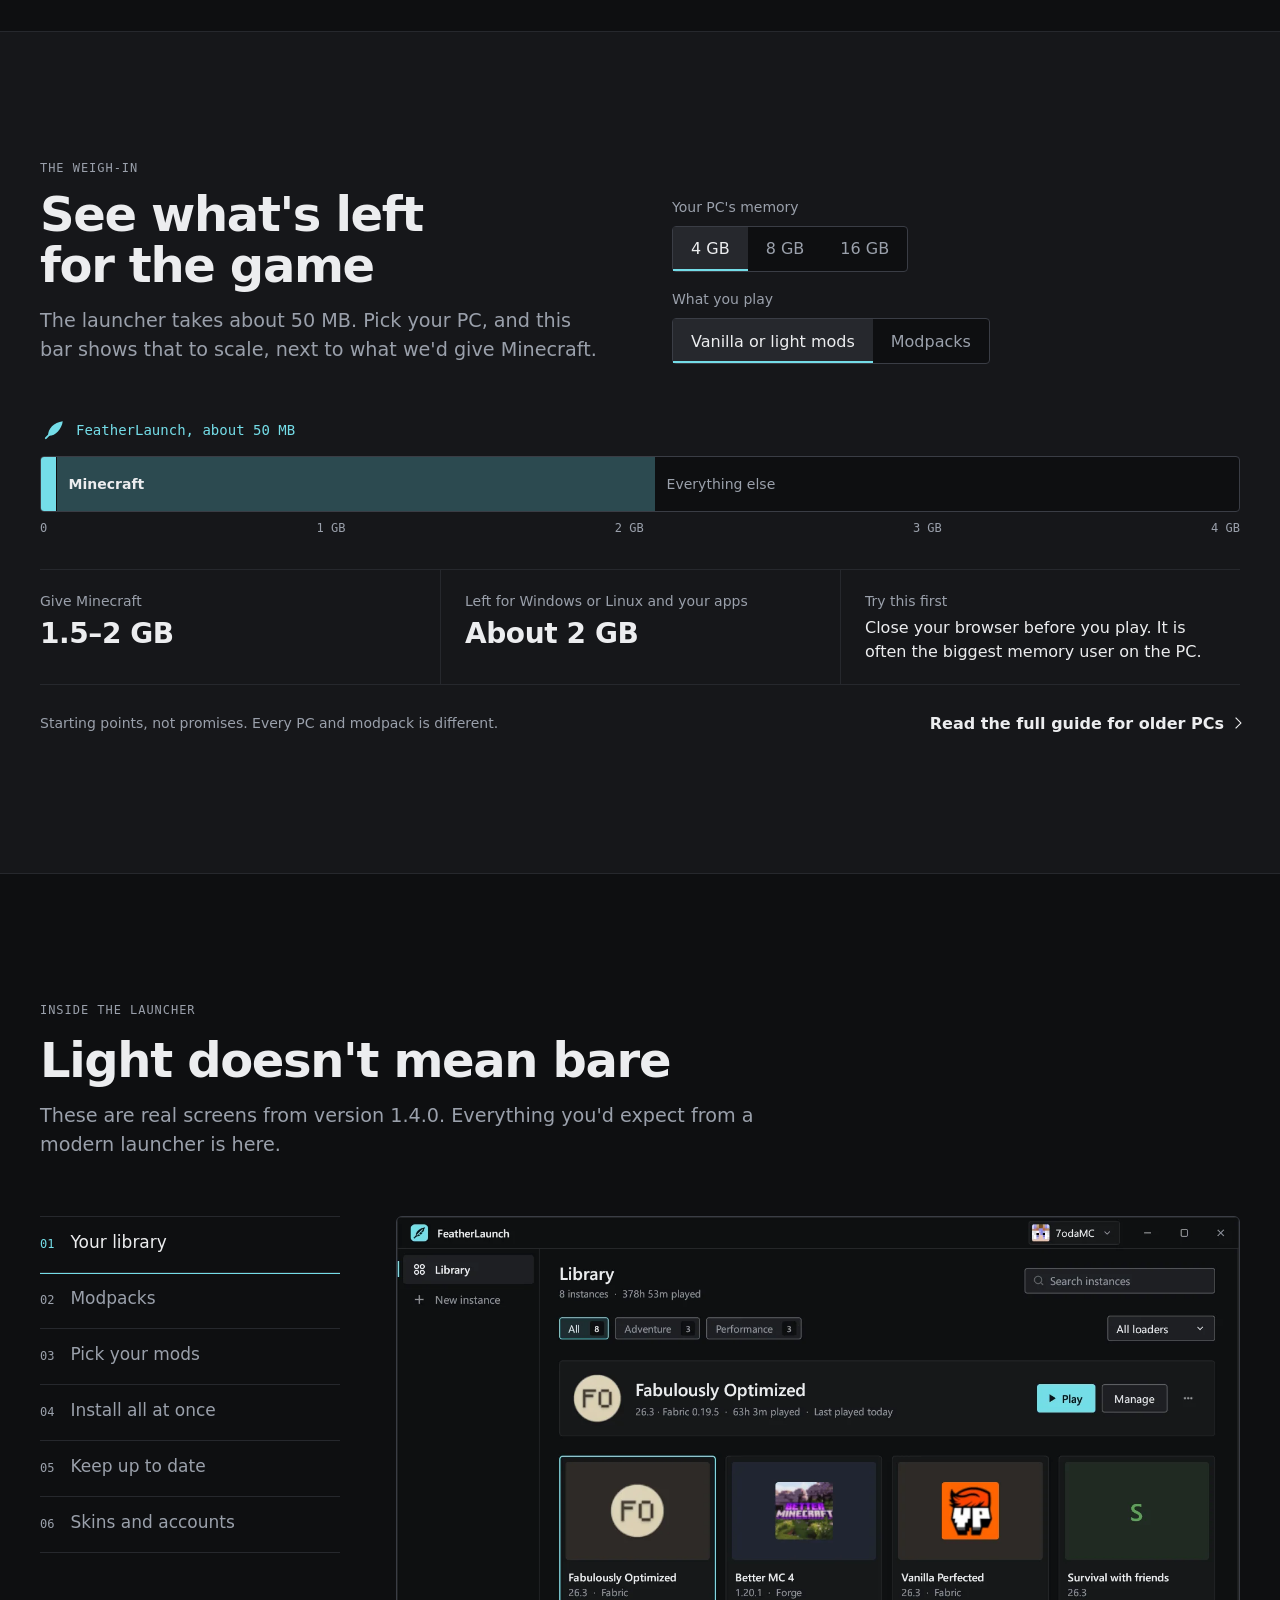
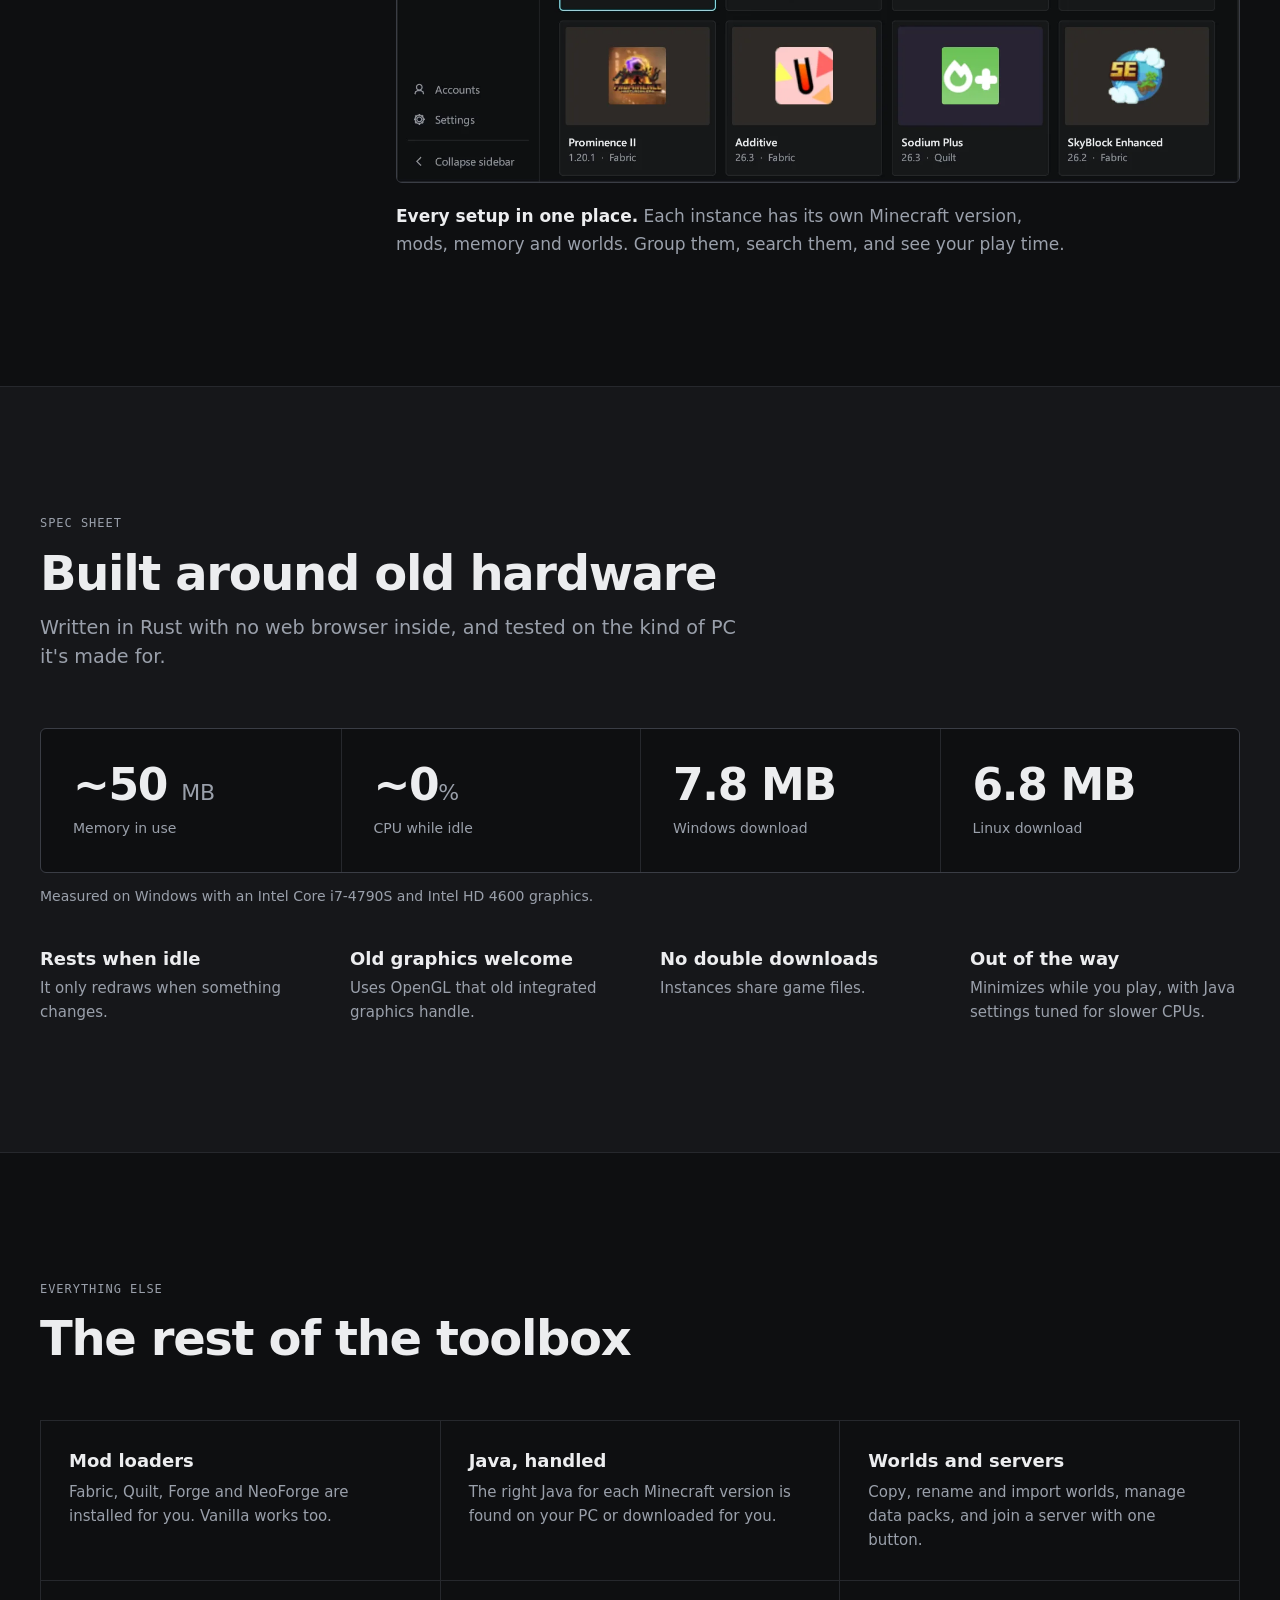
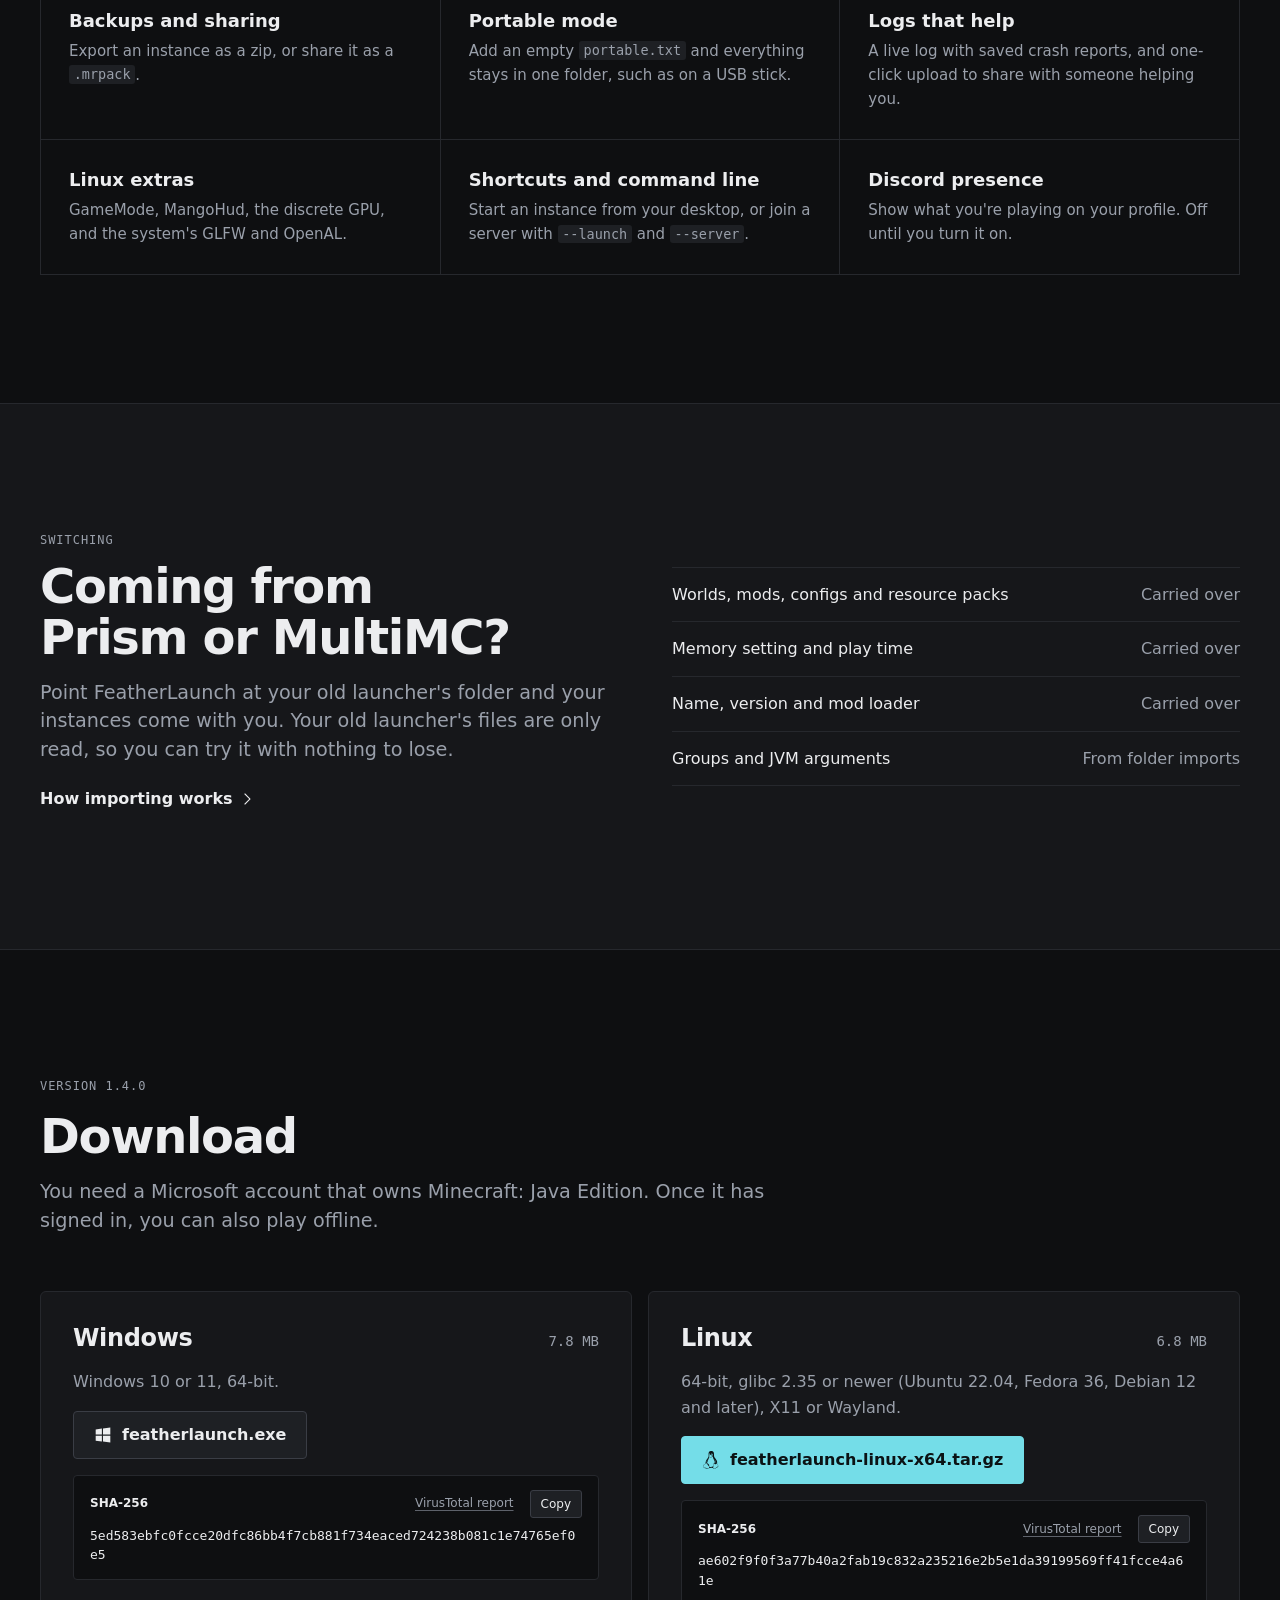
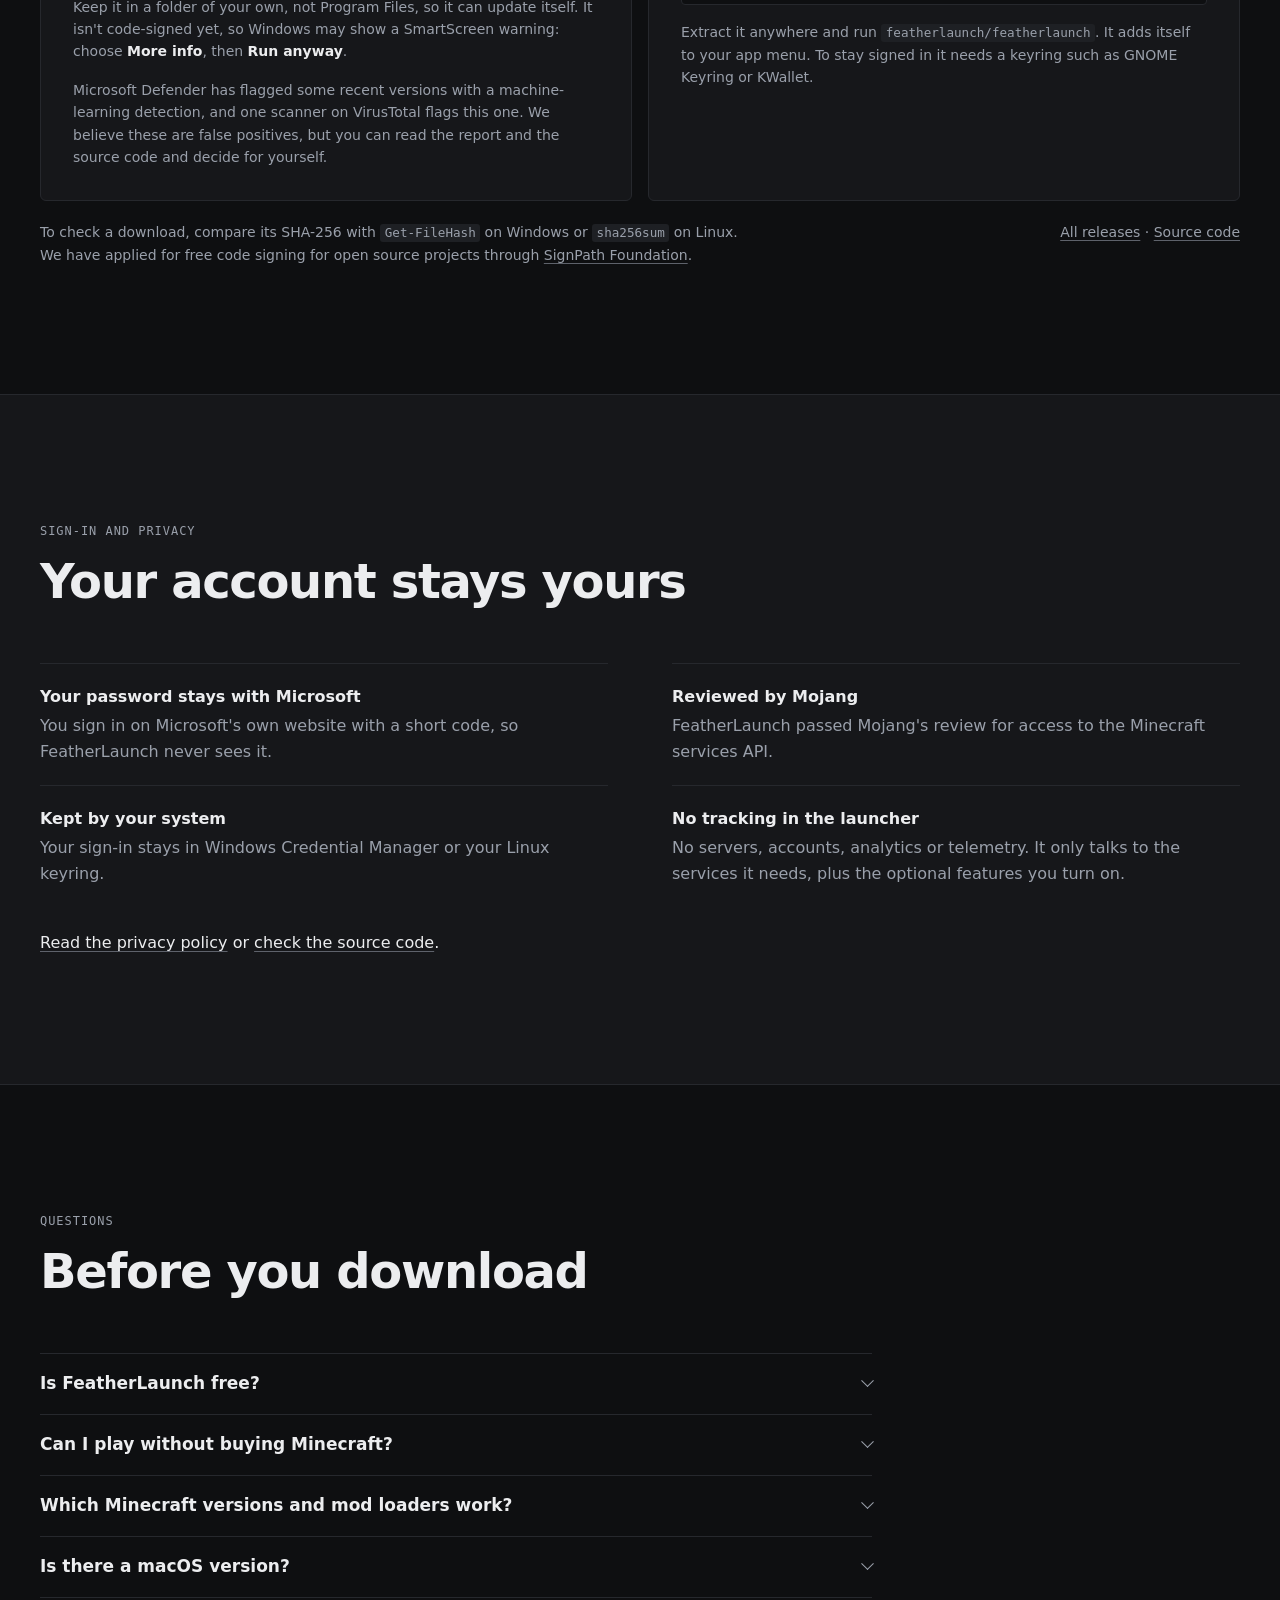
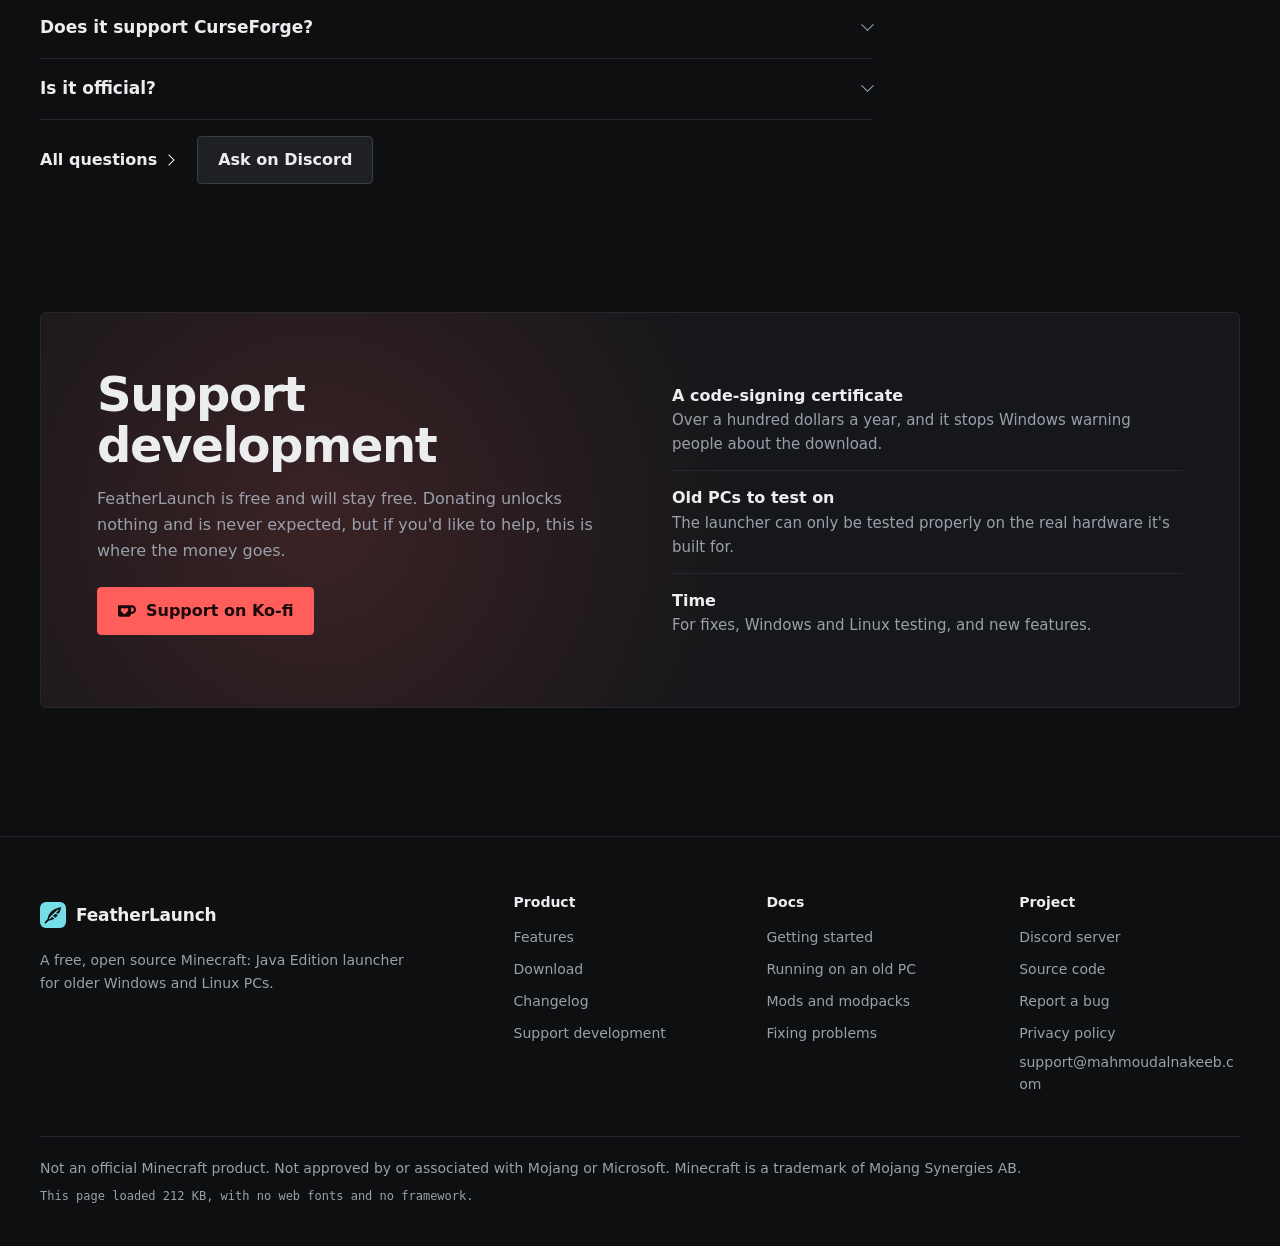
==== commit 62075f58: "Mention the SignPath Foundation application on the download section" ====
--- a/index.html
+++ b/index.html
@@ -377,6 +377,7 @@
         <span>To check a download, compare its SHA-256 with <code>Get-FileHash</code> on Windows or <code>sha256sum</code> on Linux.</span>
         <span><a href="https://github.com/mahmoudalnkeeb/featherlaunch/releases">All releases</a> · <a href="https://github.com/mahmoudalnkeeb/featherlaunch" rel="noopener">Source code</a></span>
       </div>
+      <p class="fine">We have applied for free code signing for open source projects through <a href="https://signpath.org/" rel="noopener">SignPath Foundation</a>.</p>
       <p class="sr" role="status" id="copy-status"></p>
     </div>
   </section>
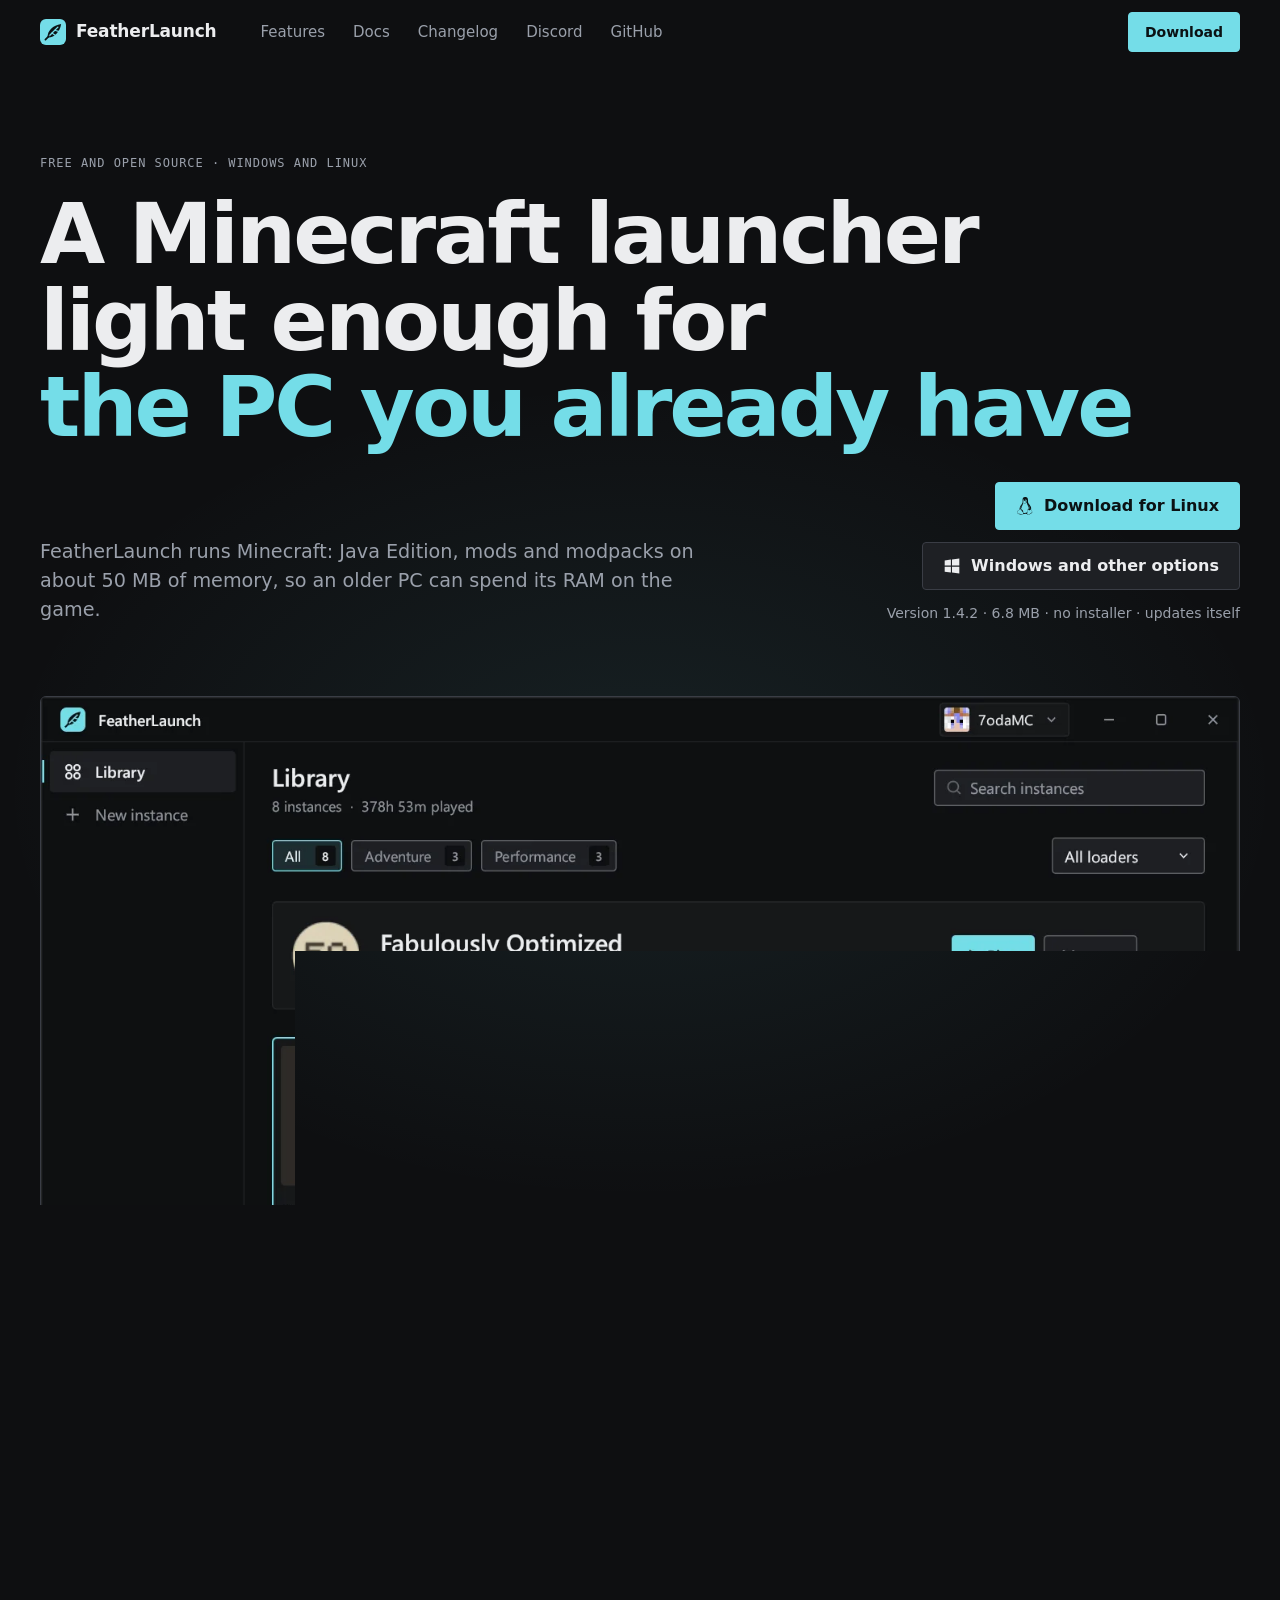
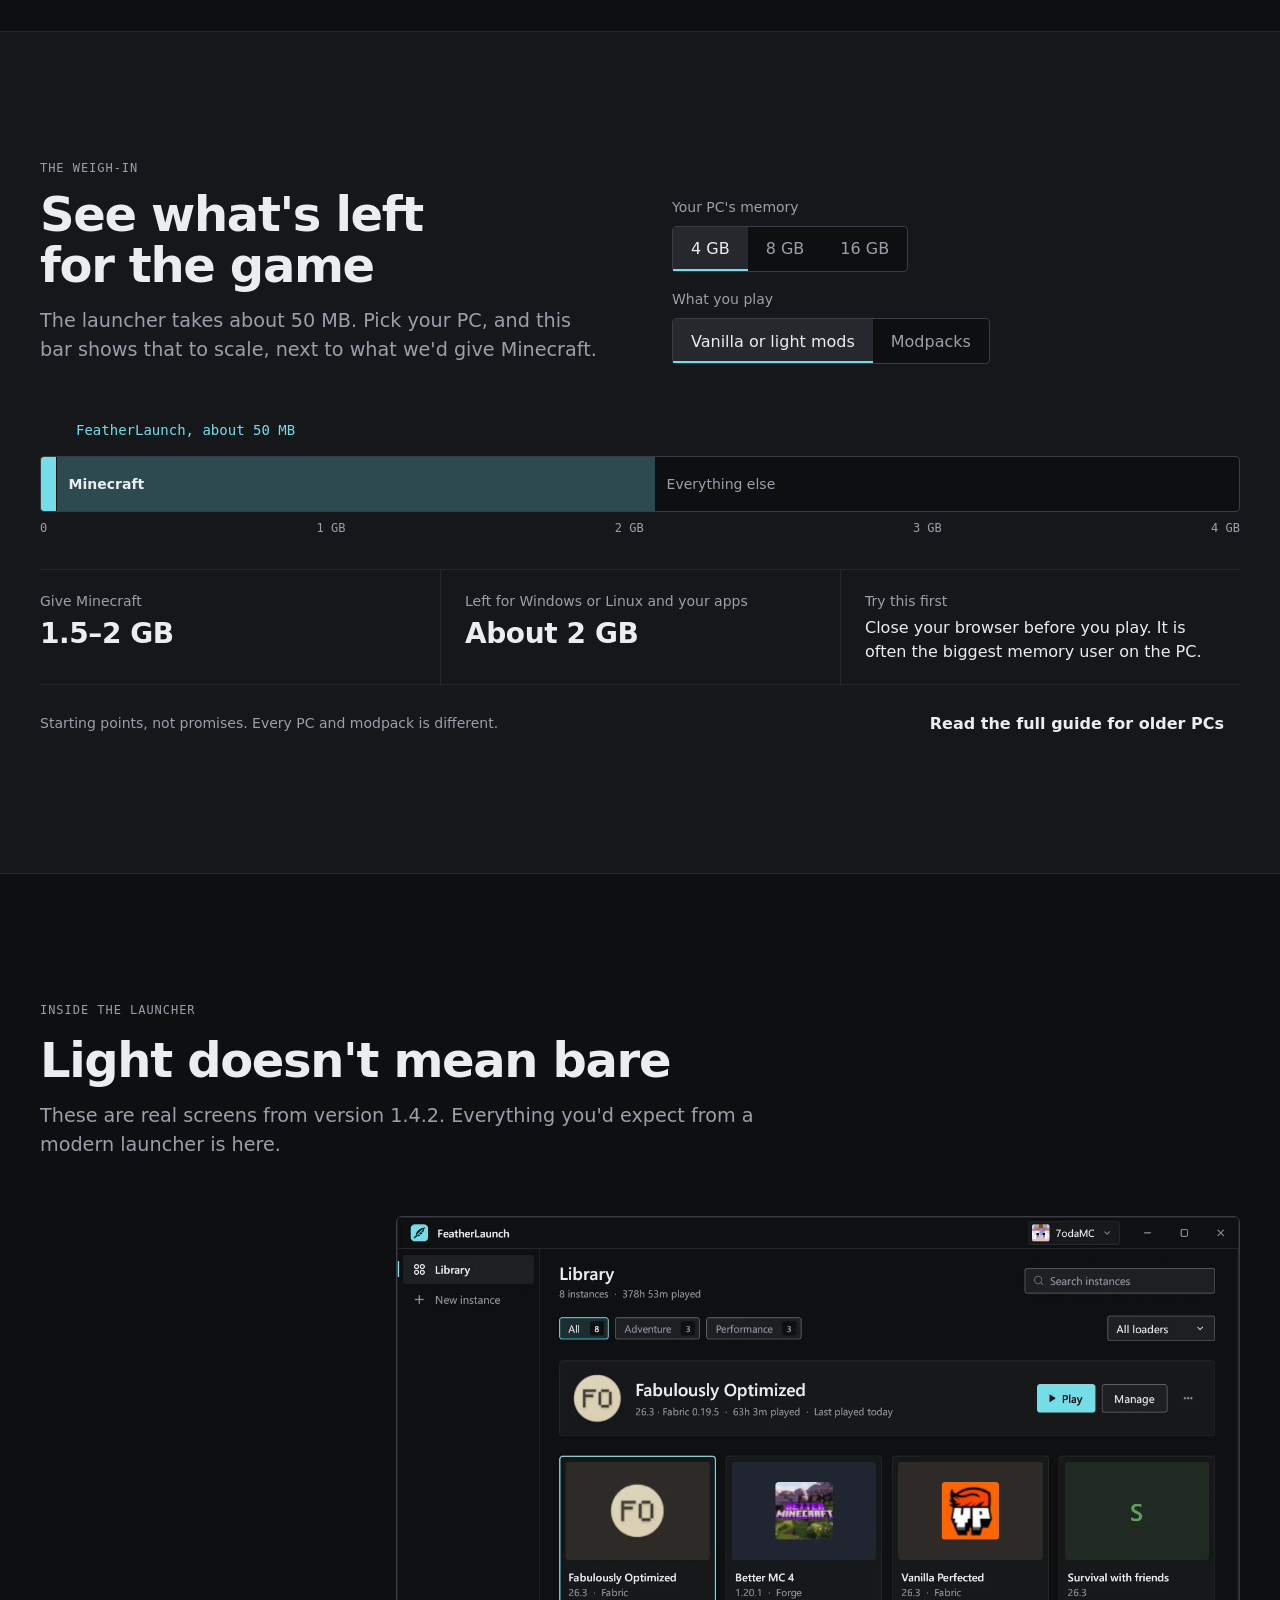
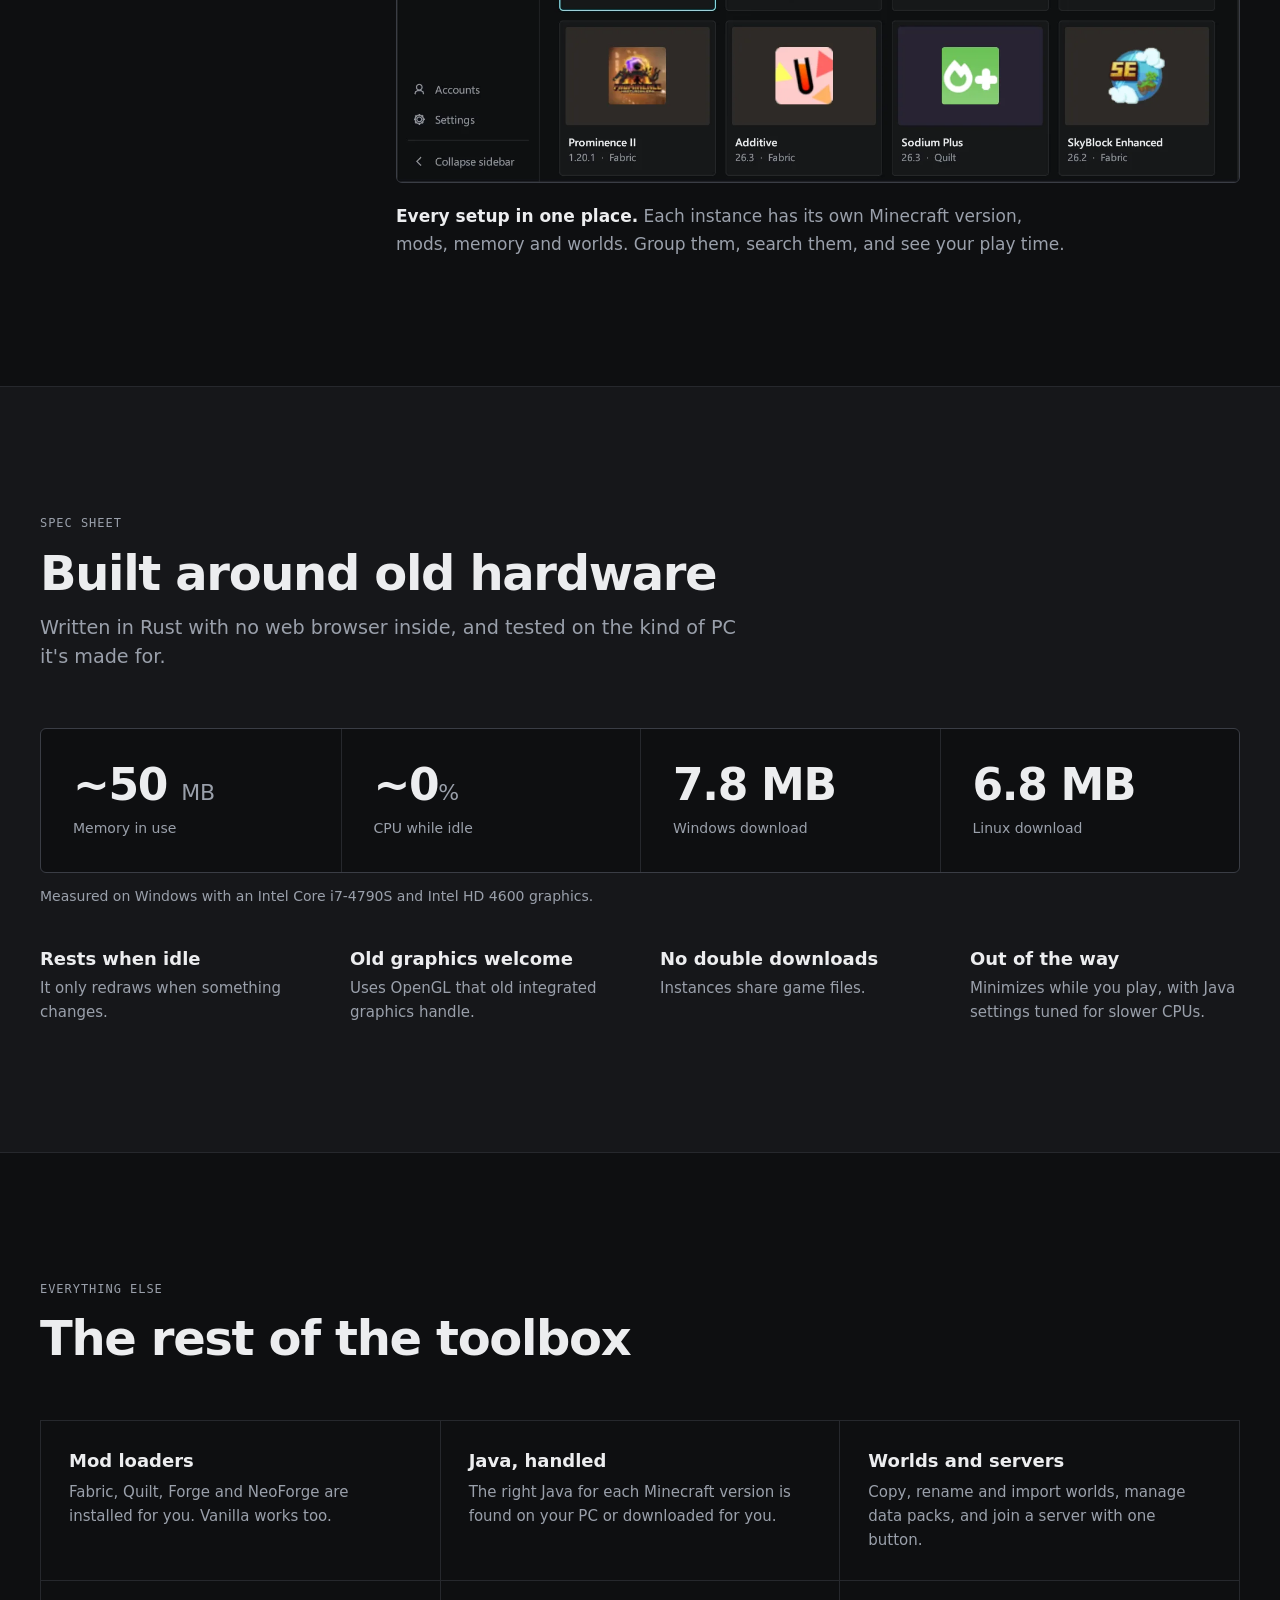
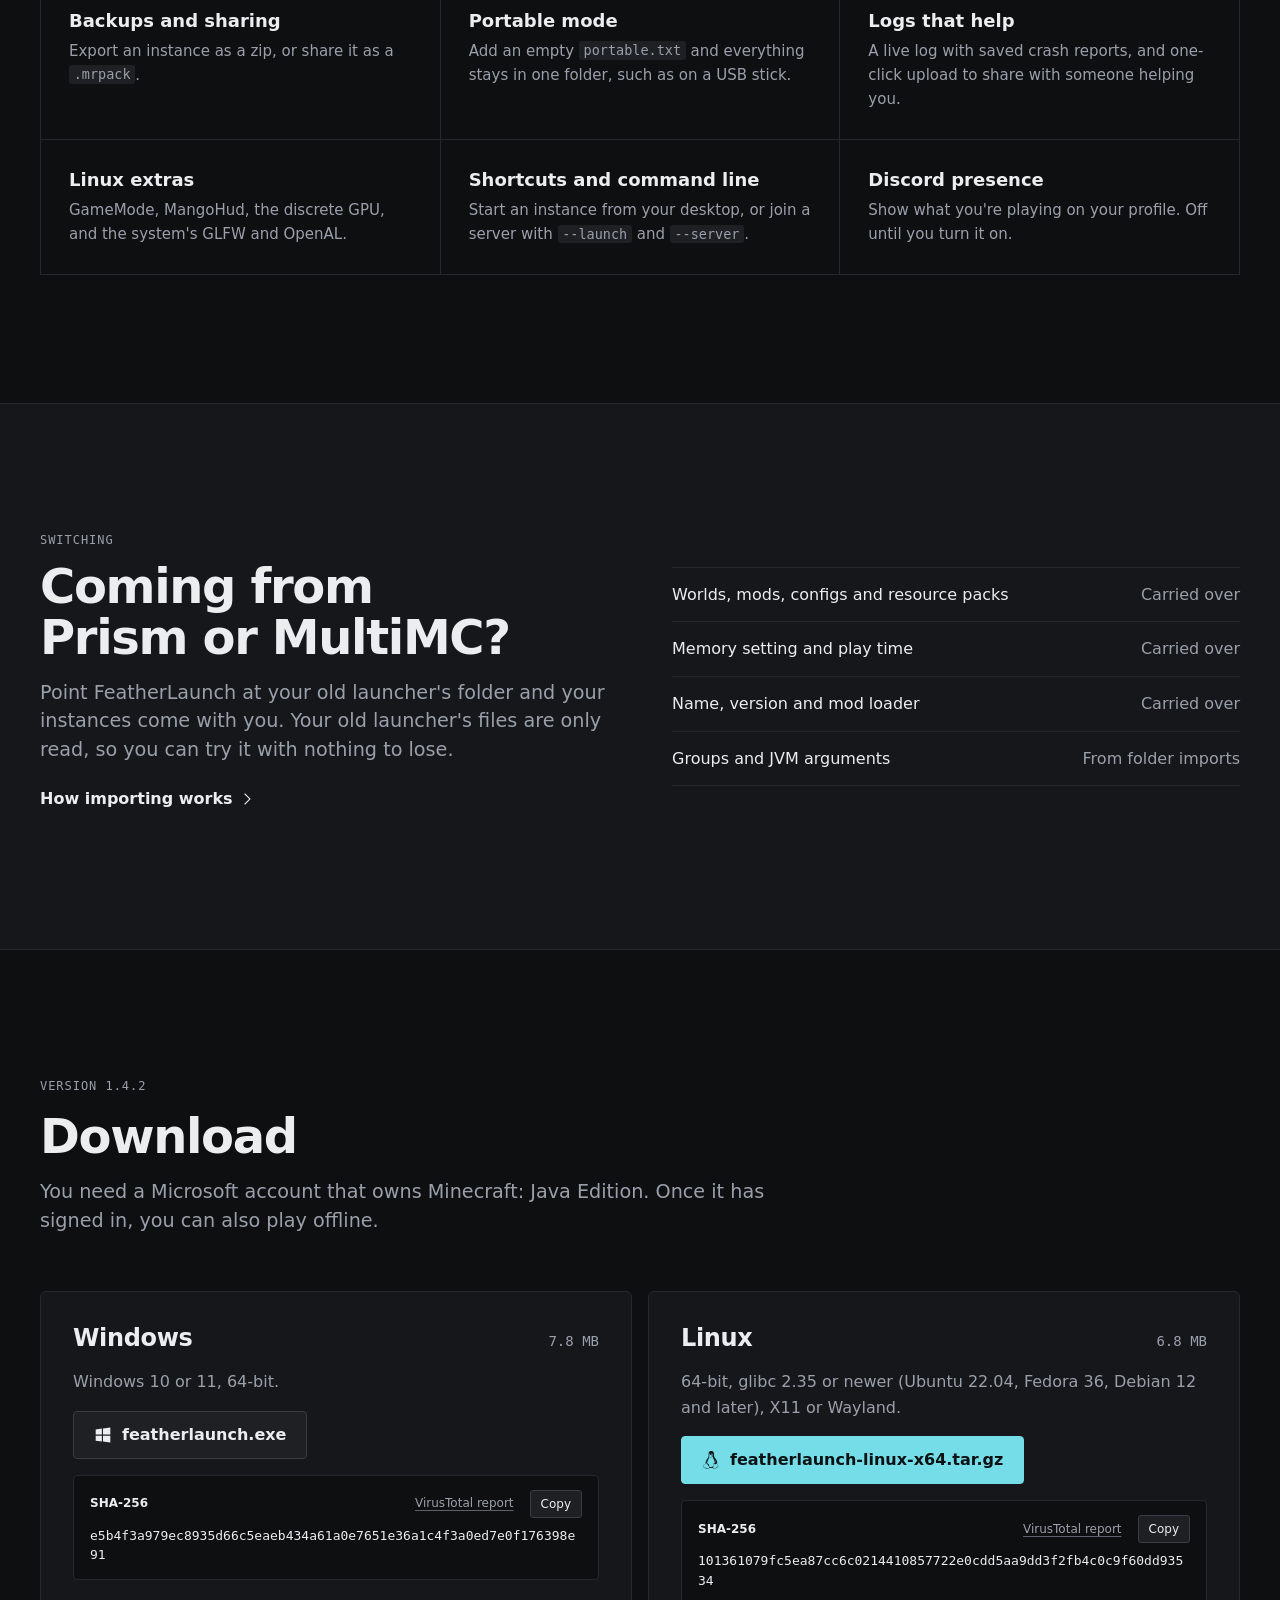
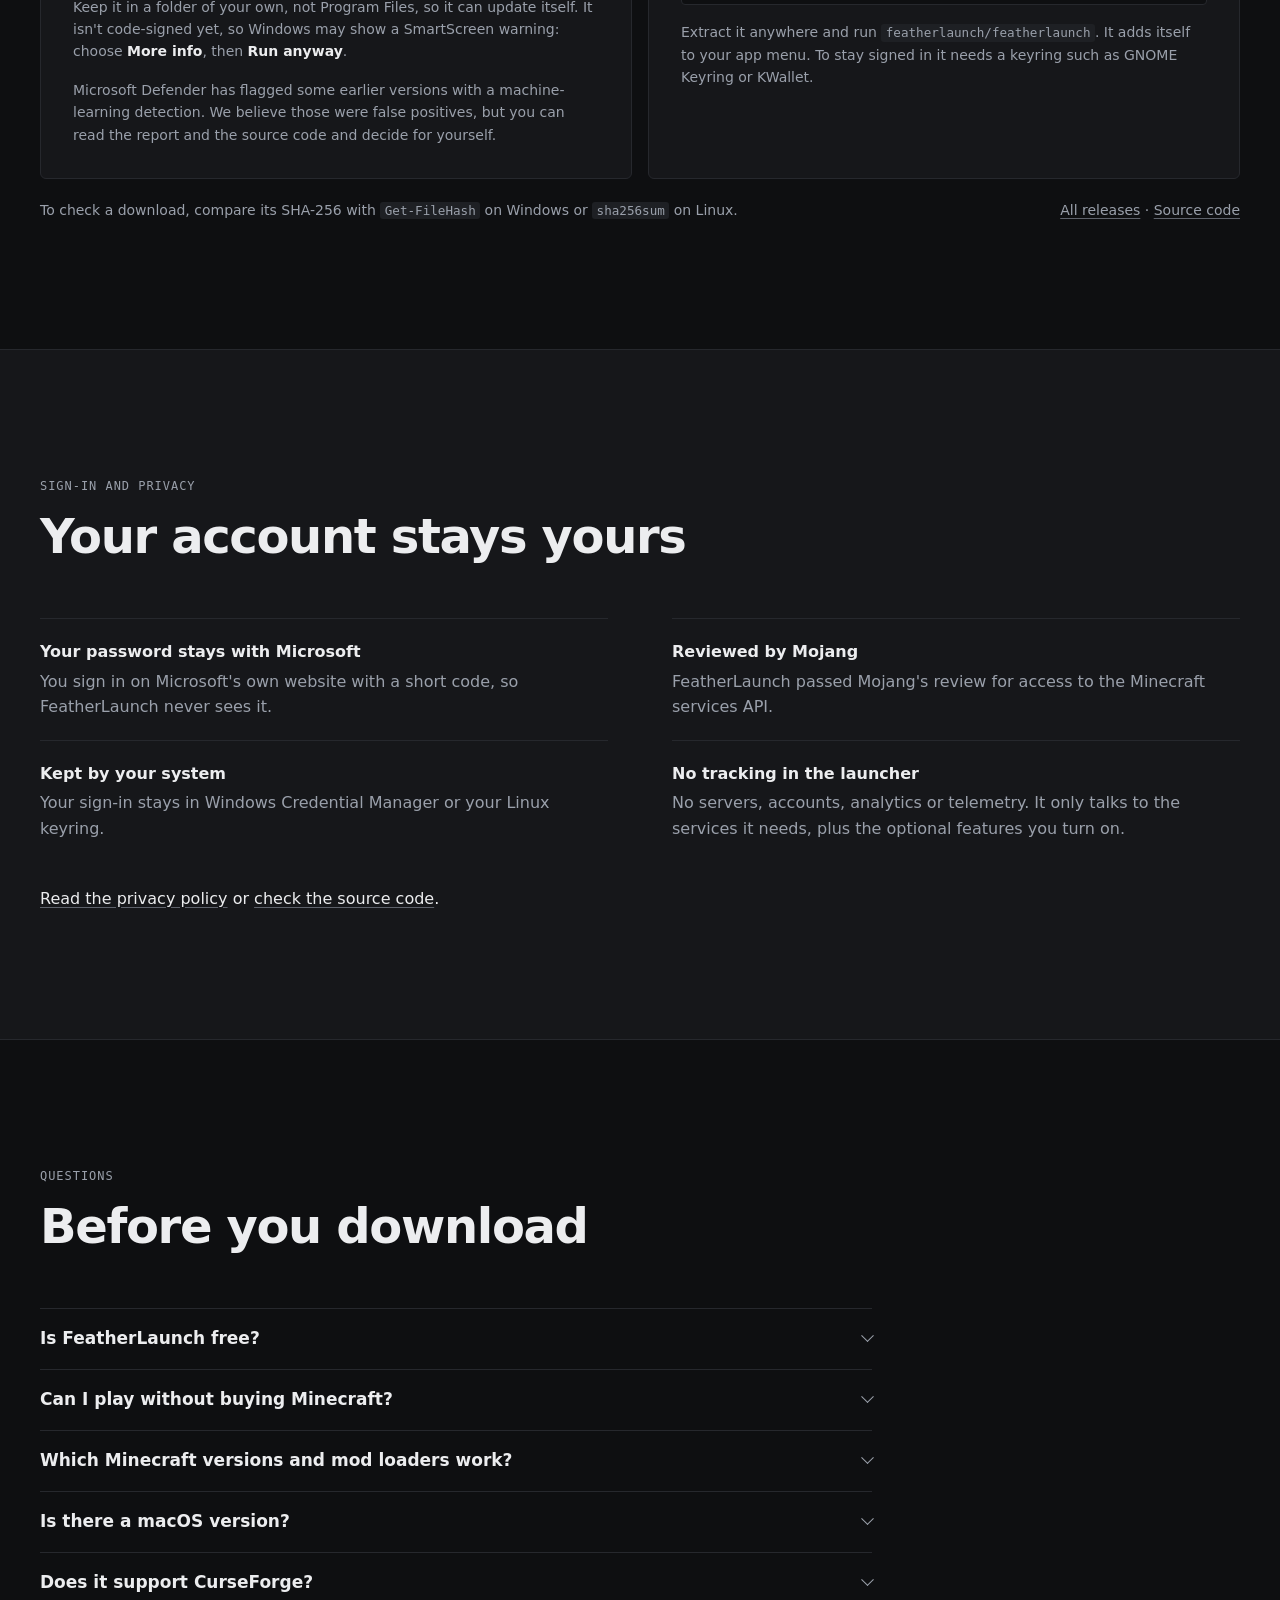
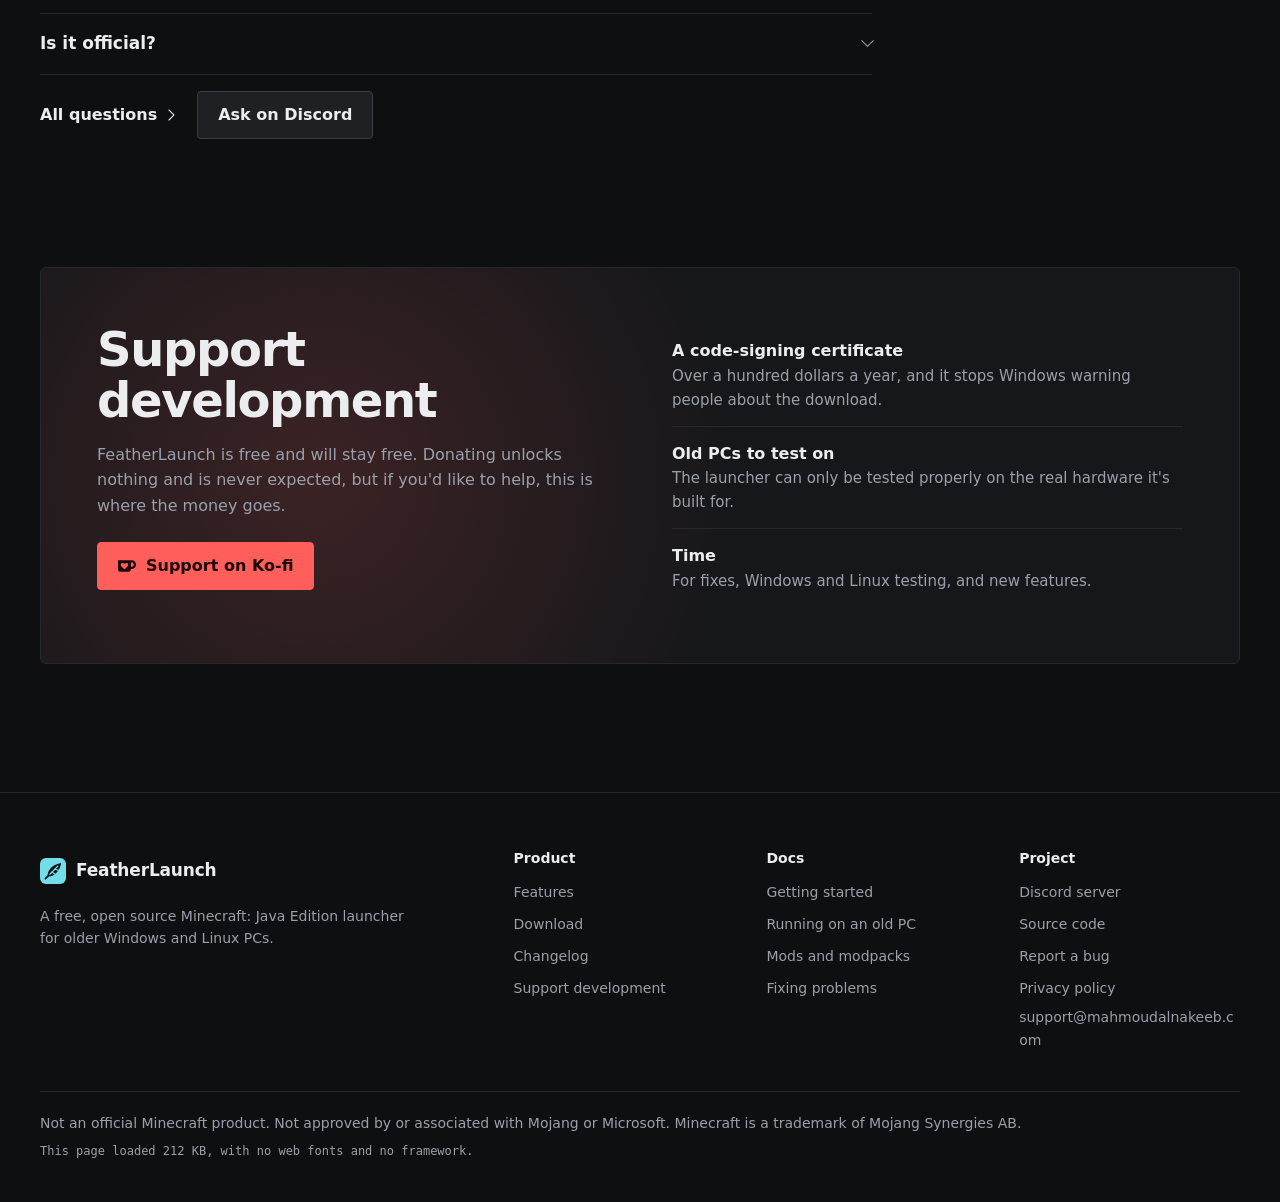
==== commit 03850d39: "Update the site for 1.4.2" ====
--- a/index.html
+++ b/index.html
@@ -45,7 +45,7 @@
   "description": "A free, lightweight Minecraft: Java Edition launcher for older Windows and Linux PCs, with Modrinth mods and modpacks, mod loaders and Microsoft sign-in.",
   "applicationCategory": "GameApplication",
   "operatingSystem": "Windows 10, Windows 11, Linux",
-  "softwareVersion": "1.4.0",
+  "softwareVersion": "1.4.2",
   "fileSize": "7.8 MB",
   "downloadUrl": "https://github.com/mahmoudalnkeeb/featherlaunch/releases/latest",
   "releaseNotes": "https://featherlaunch.mahmoudalnakeeb.com/changelog/",
@@ -176,7 +176,7 @@
           <a class="btn for-windows" href="#download"><svg aria-hidden="true"><use href="#i-linux"/></svg>Linux and other options</a>
           <a class="btn primary for-linux" href="https://github.com/mahmoudalnkeeb/featherlaunch/releases/latest/download/featherlaunch-linux-x64.tar.gz"><svg aria-hidden="true"><use href="#i-linux"/></svg>Download for Linux</a>
           <a class="btn for-linux" href="#download"><svg aria-hidden="true"><use href="#i-windows"/></svg>Windows and other options</a>
-          <p class="fine">Version 1.4.0 · <span class="for-windows">7.8 MB</span><span class="for-linux">6.8 MB</span> · no installer · updates itself</p>
+          <p class="fine">Version 1.4.2 · <span class="for-windows">7.8 MB</span><span class="for-linux">6.8 MB</span> · no installer · updates itself</p>
         </div>
       </div>
       <div class="hero-shot">
@@ -242,7 +242,7 @@
       <div class="section-head">
         <p class="eyebrow">Inside the launcher</p>
         <h2 id="tour-title">Light doesn't mean bare</h2>
-        <p class="lead">These are real screens from version 1.4.0. Everything you'd expect from a modern launcher is here.</p>
+        <p class="lead">These are real screens from version 1.4.2. Everything you'd expect from a modern launcher is here.</p>
       </div>
       <div class="tour">
         <div class="tour-tabs" role="tablist" aria-label="Tour of the launcher" aria-orientation="vertical">
@@ -346,7 +346,7 @@
   <section id="download" class="section" aria-labelledby="download-title">
     <div class="wrap">
       <div class="section-head">
-        <p class="eyebrow">Version 1.4.0</p>
+        <p class="eyebrow">Version 1.4.2</p>
         <h2 id="download-title">Download</h2>
         <p class="lead">You need a Microsoft account that owns Minecraft: Java Edition. Once it has signed in, you can also play offline.</p>
       </div>
@@ -356,19 +356,19 @@
           <p class="dl-sys">Windows 10 or 11, 64-bit.</p>
           <a class="btn primary" href="https://github.com/mahmoudalnkeeb/featherlaunch/releases/latest/download/featherlaunch.exe"><svg aria-hidden="true"><use href="#i-windows"/></svg>featherlaunch.exe</a>
           <div class="check">
-            <div class="check-head"><b>SHA-256</b><a href="https://www.virustotal.com/gui/file/5ed583ebfc0fcce20dfc86bb4f7cb881f734eaced724238b081c1e74765ef0e5" rel="noopener" aria-label="VirusTotal report for featherlaunch.exe">VirusTotal report</a><button class="copy" type="button" hidden aria-label="Copy the SHA-256 of featherlaunch.exe">Copy</button></div>
-            <code>5ed583ebfc0fcce20dfc86bb4f7cb881f734eaced724238b081c1e74765ef0e5</code>
+            <div class="check-head"><b>SHA-256</b><a href="https://www.virustotal.com/gui/file/e5b4f3a979ec8935d66c5eaeb434a61a0e7651e36a1c4f3a0ed7e0f176398e91" rel="noopener" aria-label="VirusTotal report for featherlaunch.exe">VirusTotal report</a><button class="copy" type="button" hidden aria-label="Copy the SHA-256 of featherlaunch.exe">Copy</button></div>
+            <code>e5b4f3a979ec8935d66c5eaeb434a61a0e7651e36a1c4f3a0ed7e0f176398e91</code>
           </div>
           <p class="fine">Keep it in a folder of your own, not Program Files, so it can update itself. It isn't code-signed yet, so Windows may show a SmartScreen warning: choose <b>More info</b>, then <b>Run anyway</b>.</p>
-          <p class="fine">Microsoft Defender has flagged some recent versions with a machine-learning detection, and one scanner on VirusTotal flags this one. We believe these are false positives, but you can read the report and the source code and decide for yourself.</p>
+          <p class="fine">Microsoft Defender has flagged some earlier versions with a machine-learning detection. We believe those were false positives, but you can read the report and the source code and decide for yourself.</p>
         </article>
         <article class="dl">
           <div class="dl-head"><h3>Linux</h3><span class="dl-size">6.8 MB</span></div>
           <p class="dl-sys">64-bit, glibc 2.35 or newer (Ubuntu 22.04, Fedora 36, Debian 12 and later), X11 or Wayland.</p>
           <a class="btn" href="https://github.com/mahmoudalnkeeb/featherlaunch/releases/latest/download/featherlaunch-linux-x64.tar.gz"><svg aria-hidden="true"><use href="#i-linux"/></svg>featherlaunch-linux-x64.tar.gz</a>
           <div class="check">
-            <div class="check-head"><b>SHA-256</b><a href="https://www.virustotal.com/gui/file/ae602f9f0f3a77b40a2fab19c832a235216e2b5e1da39199569ff41fcce4a61e" rel="noopener" aria-label="VirusTotal report for featherlaunch-linux-x64.tar.gz">VirusTotal report</a><button class="copy" type="button" hidden aria-label="Copy the SHA-256 of featherlaunch-linux-x64.tar.gz">Copy</button></div>
-            <code>ae602f9f0f3a77b40a2fab19c832a235216e2b5e1da39199569ff41fcce4a61e</code>
+            <div class="check-head"><b>SHA-256</b><a href="https://www.virustotal.com/gui/file/101361079fc5ea87cc6c0214410857722e0cdd5aa9dd3f2fb4c0c9f60dd93534" rel="noopener" aria-label="VirusTotal report for featherlaunch-linux-x64.tar.gz">VirusTotal report</a><button class="copy" type="button" hidden aria-label="Copy the SHA-256 of featherlaunch-linux-x64.tar.gz">Copy</button></div>
+            <code>101361079fc5ea87cc6c0214410857722e0cdd5aa9dd3f2fb4c0c9f60dd93534</code>
           </div>
           <p class="fine">Extract it anywhere and run <code>featherlaunch/featherlaunch</code>. It adds itself to your app menu. To stay signed in it needs a keyring such as GNOME Keyring or KWallet.</p>
         </article>
@@ -377,7 +377,6 @@
         <span>To check a download, compare its SHA-256 with <code>Get-FileHash</code> on Windows or <code>sha256sum</code> on Linux.</span>
         <span><a href="https://github.com/mahmoudalnkeeb/featherlaunch/releases">All releases</a> · <a href="https://github.com/mahmoudalnkeeb/featherlaunch" rel="noopener">Source code</a></span>
       </div>
-      <p class="fine">We have applied for free code signing for open source projects through <a href="https://signpath.org/" rel="noopener">SignPath Foundation</a>.</p>
       <p class="sr" role="status" id="copy-status"></p>
     </div>
   </section>
